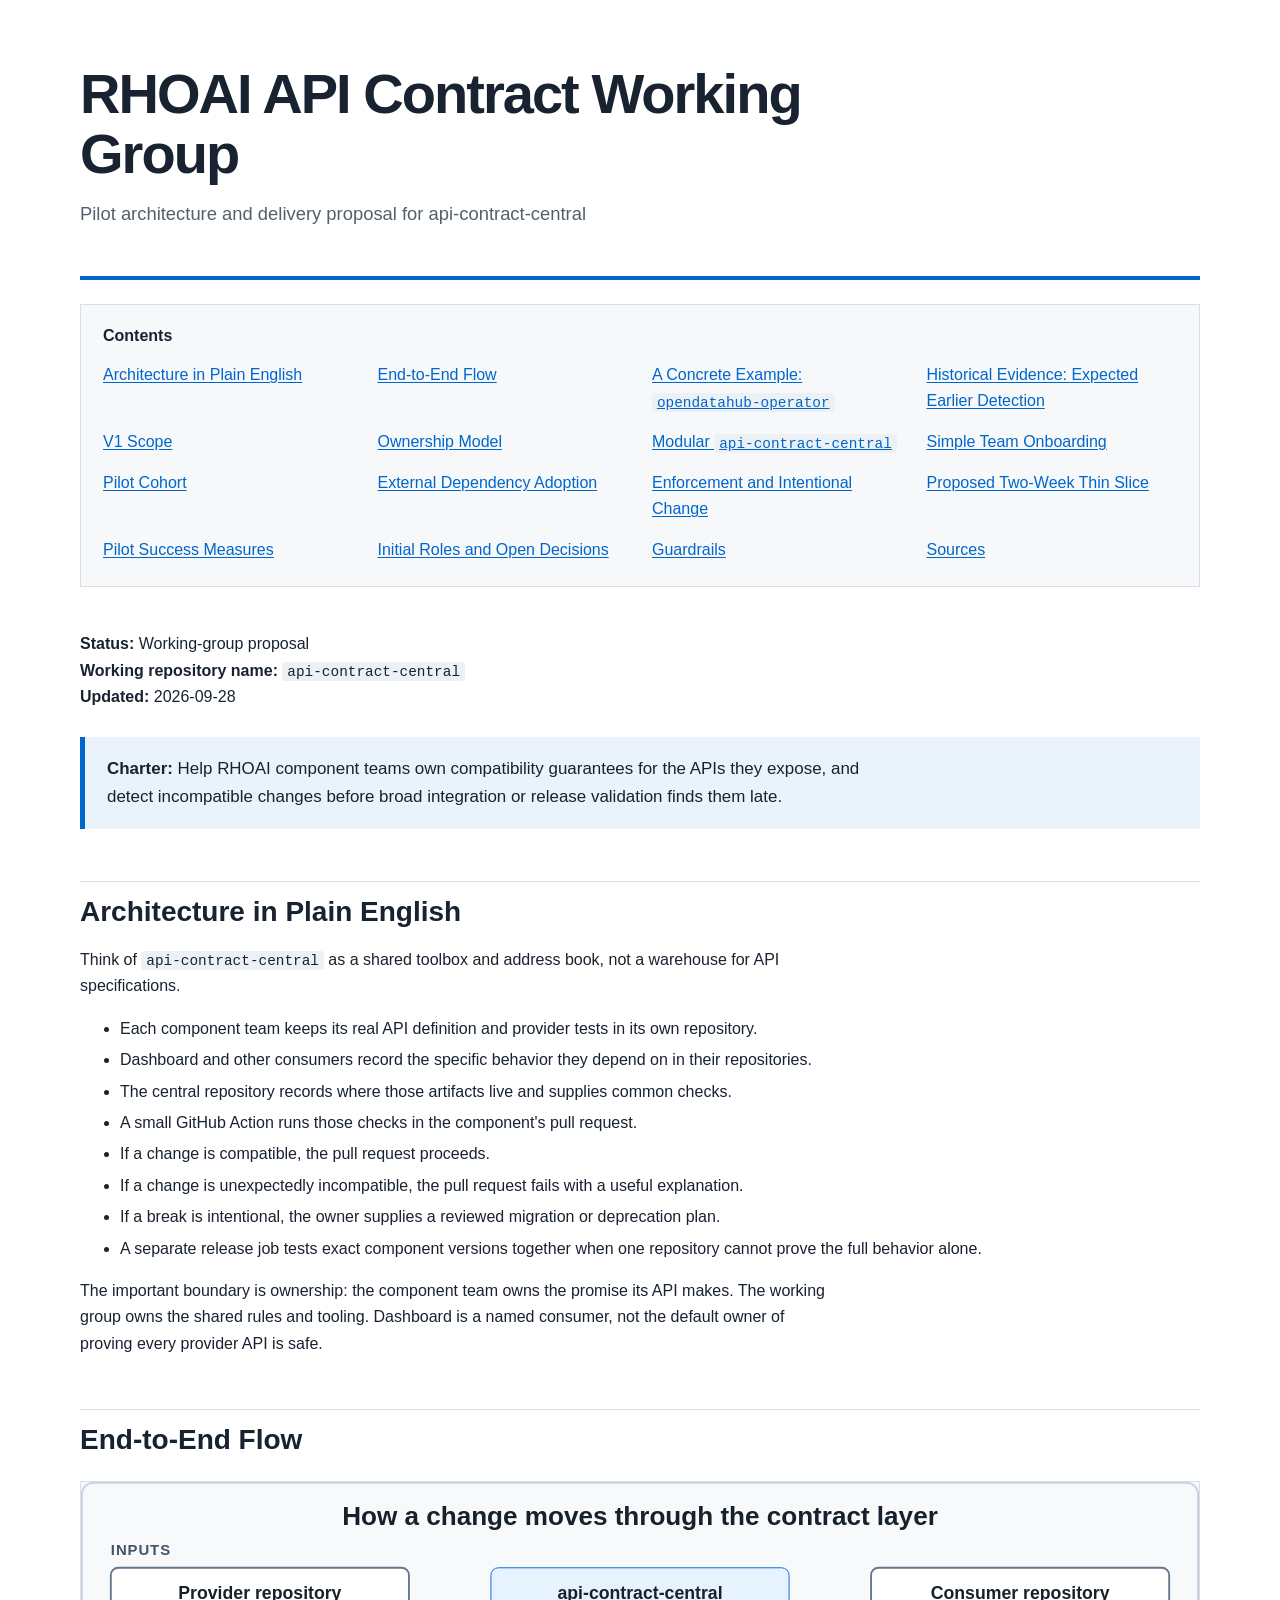
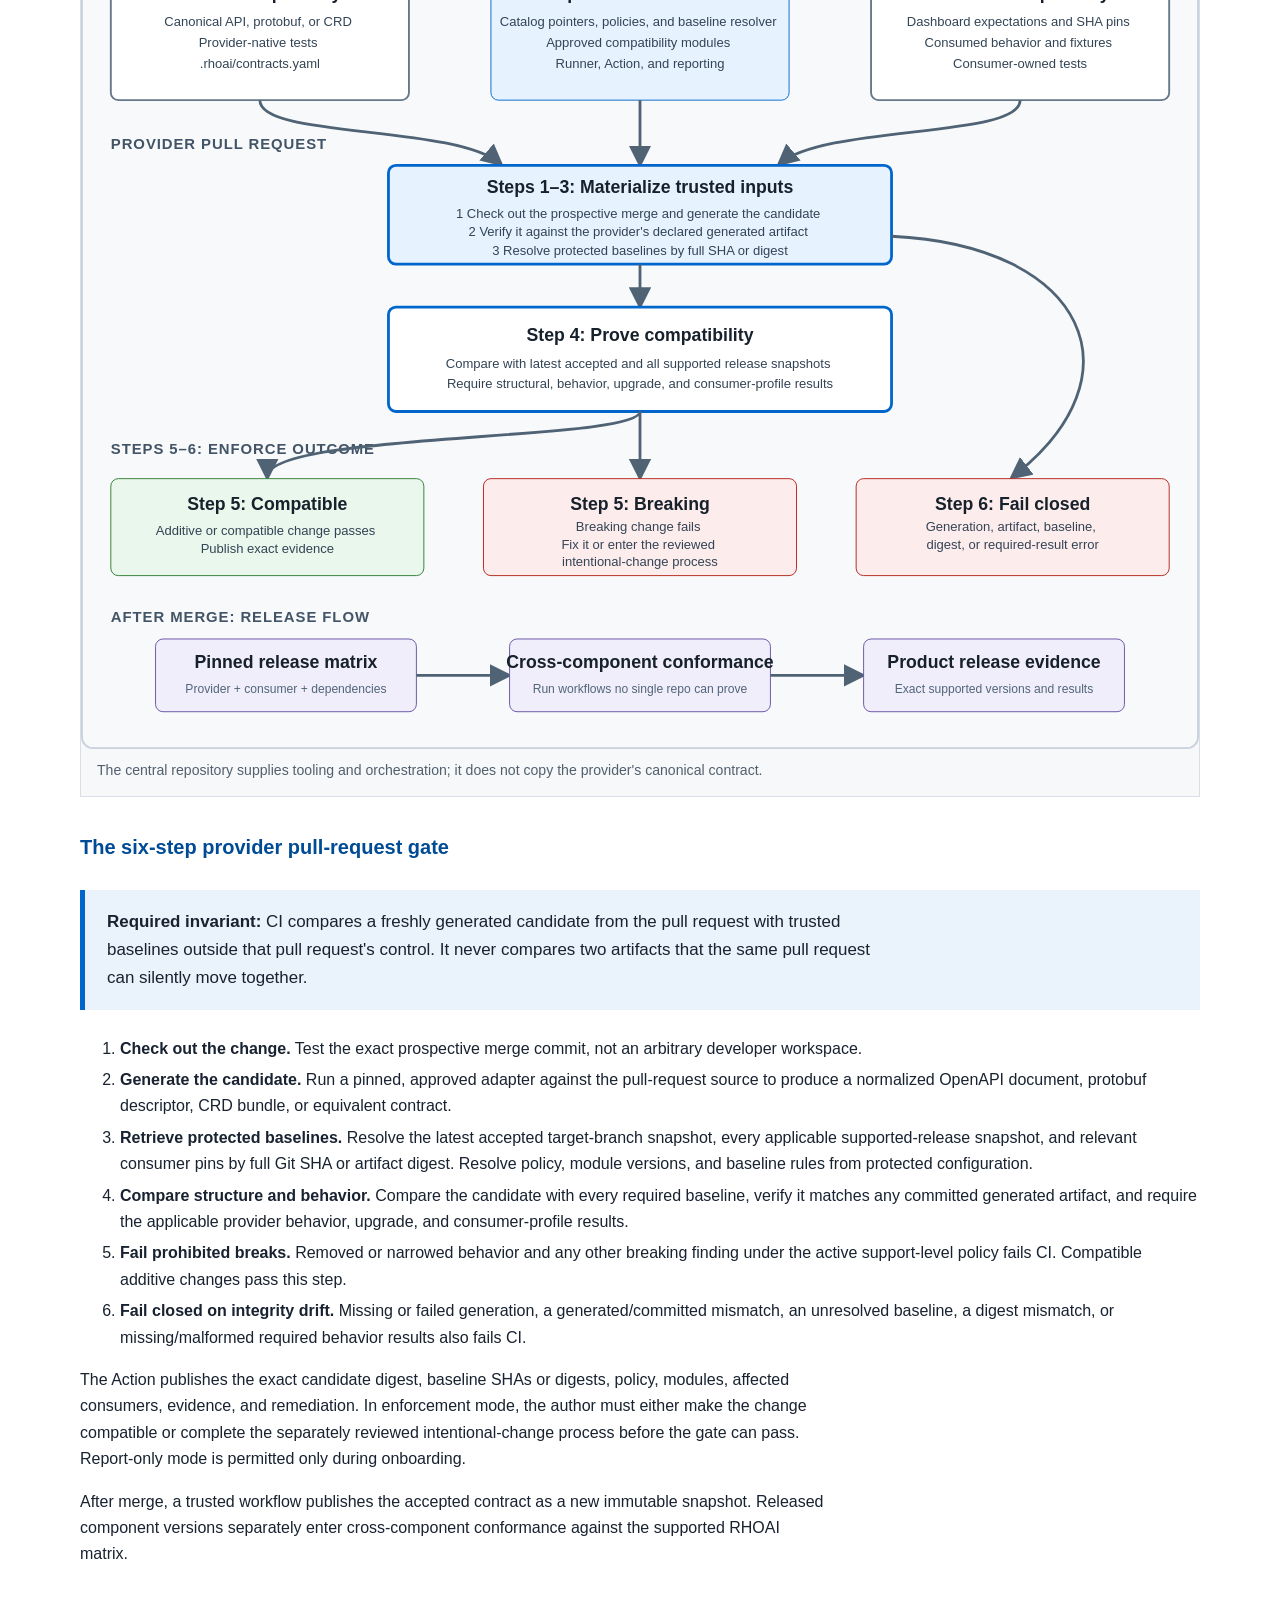
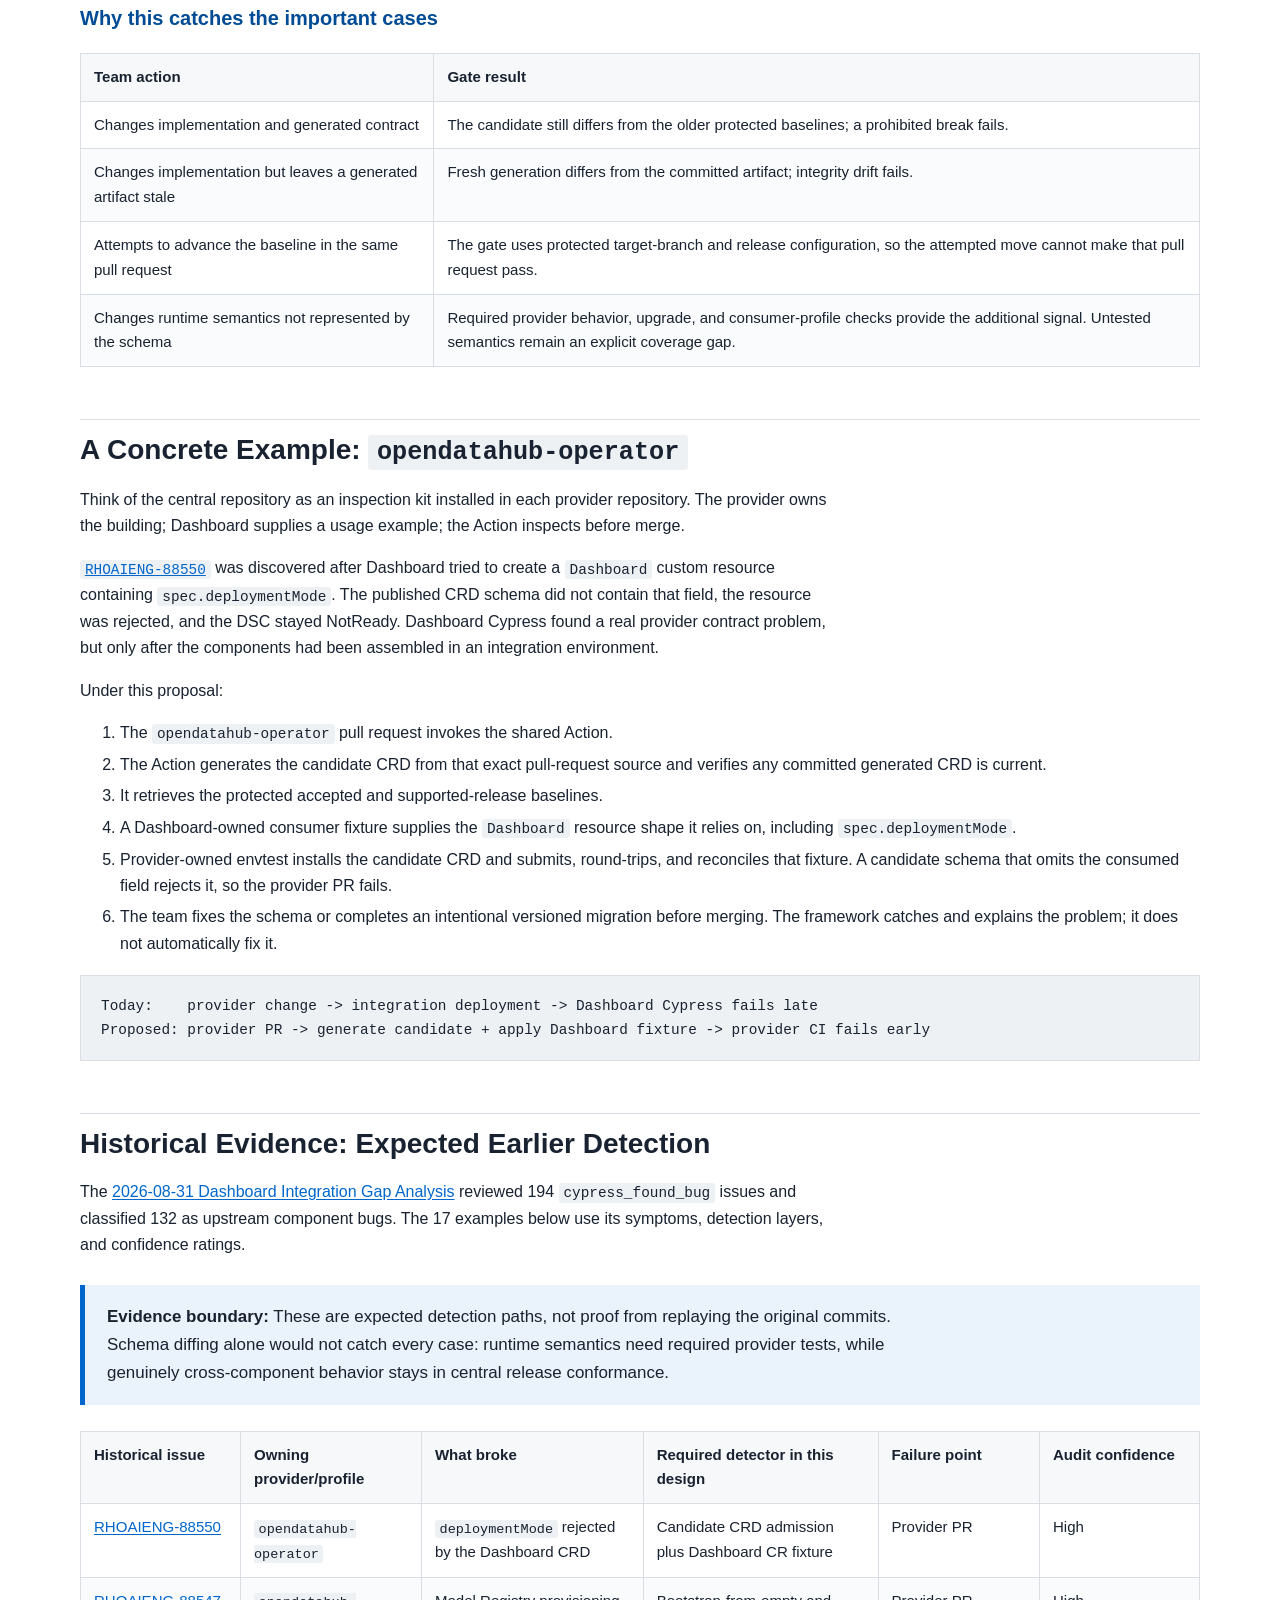
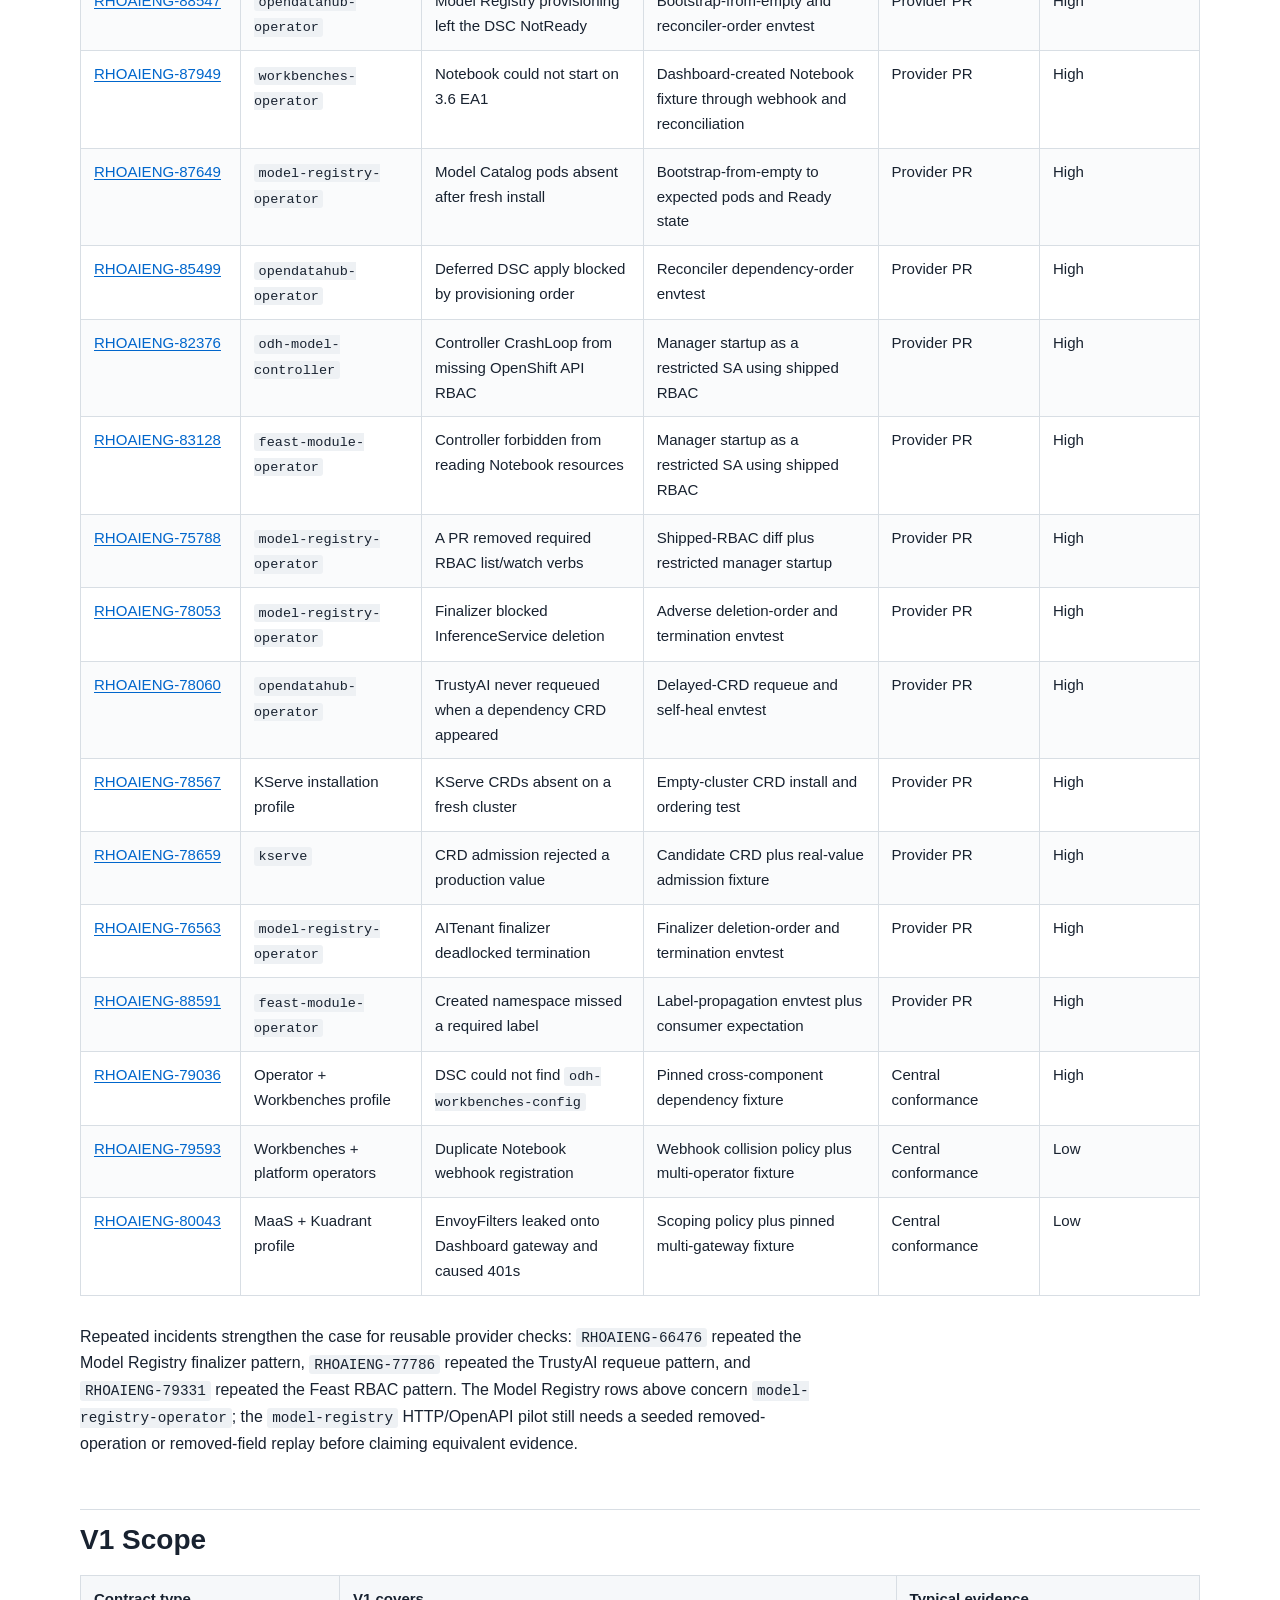
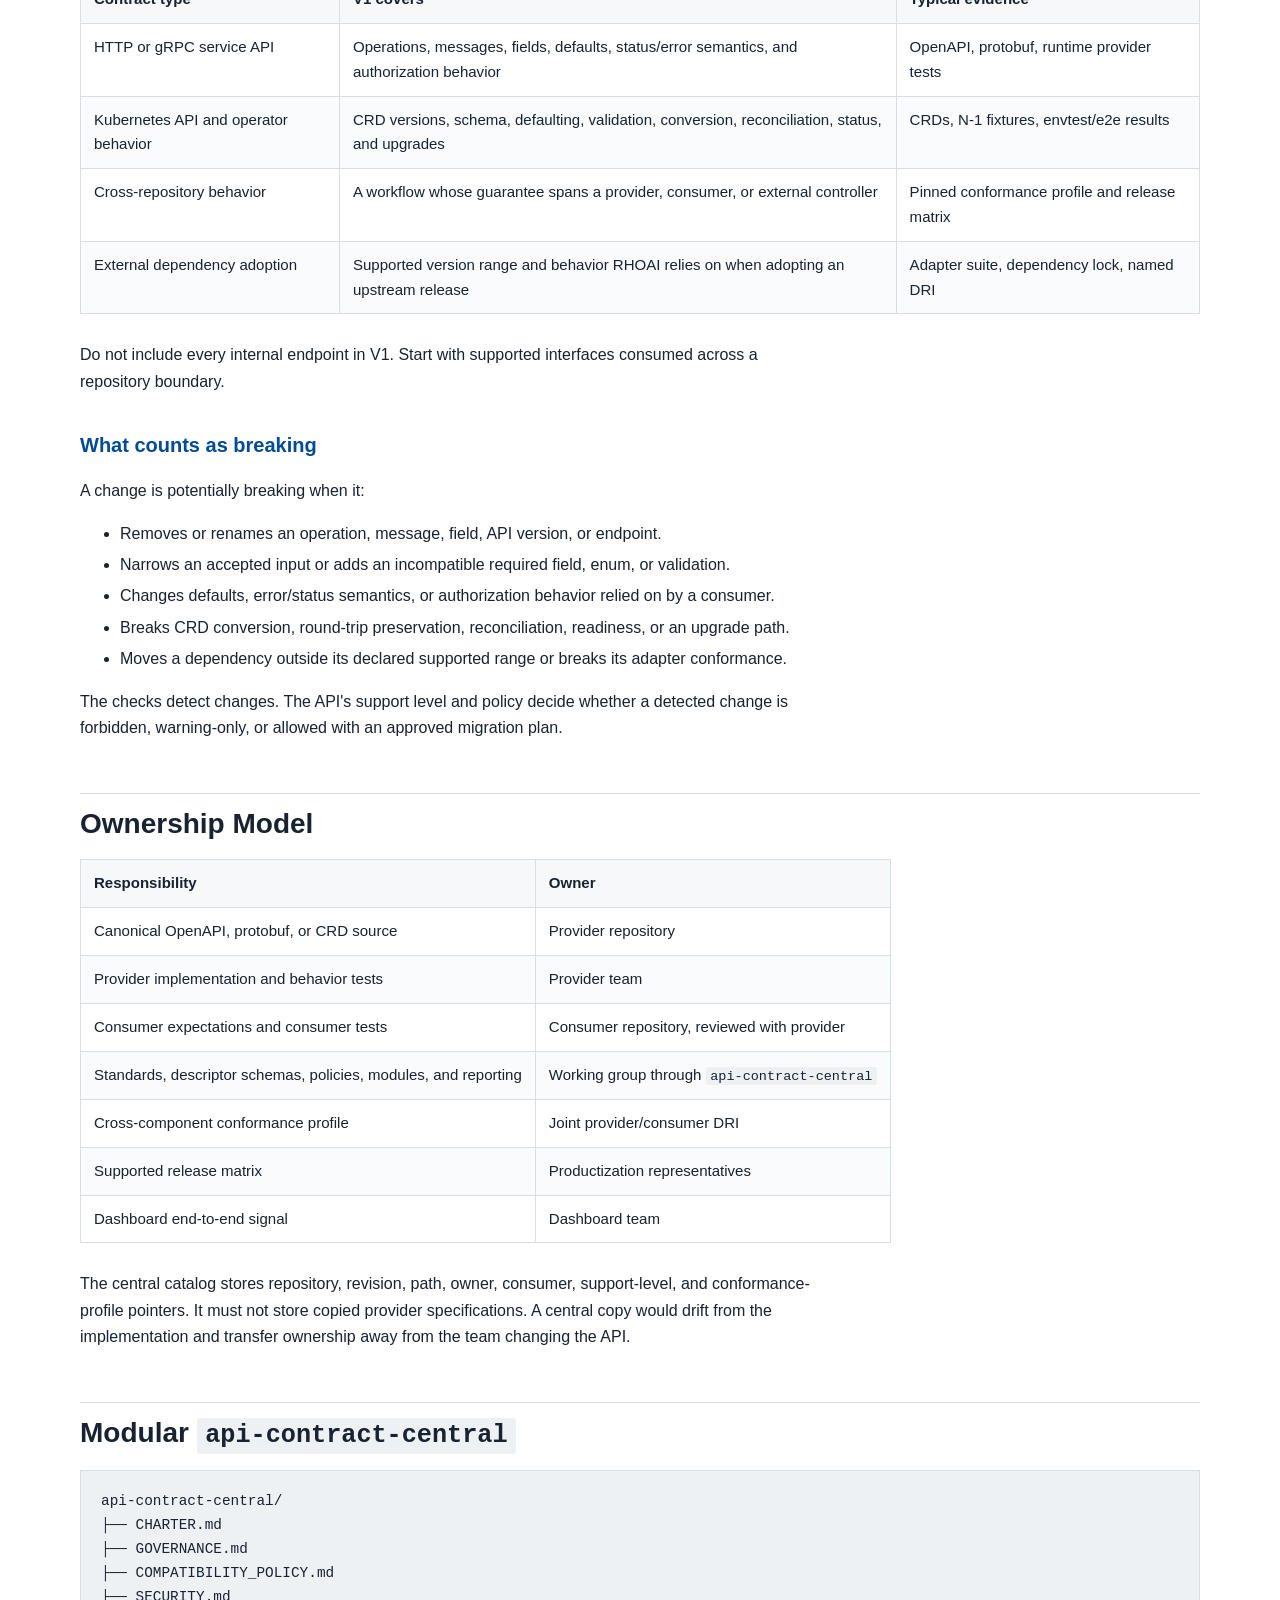
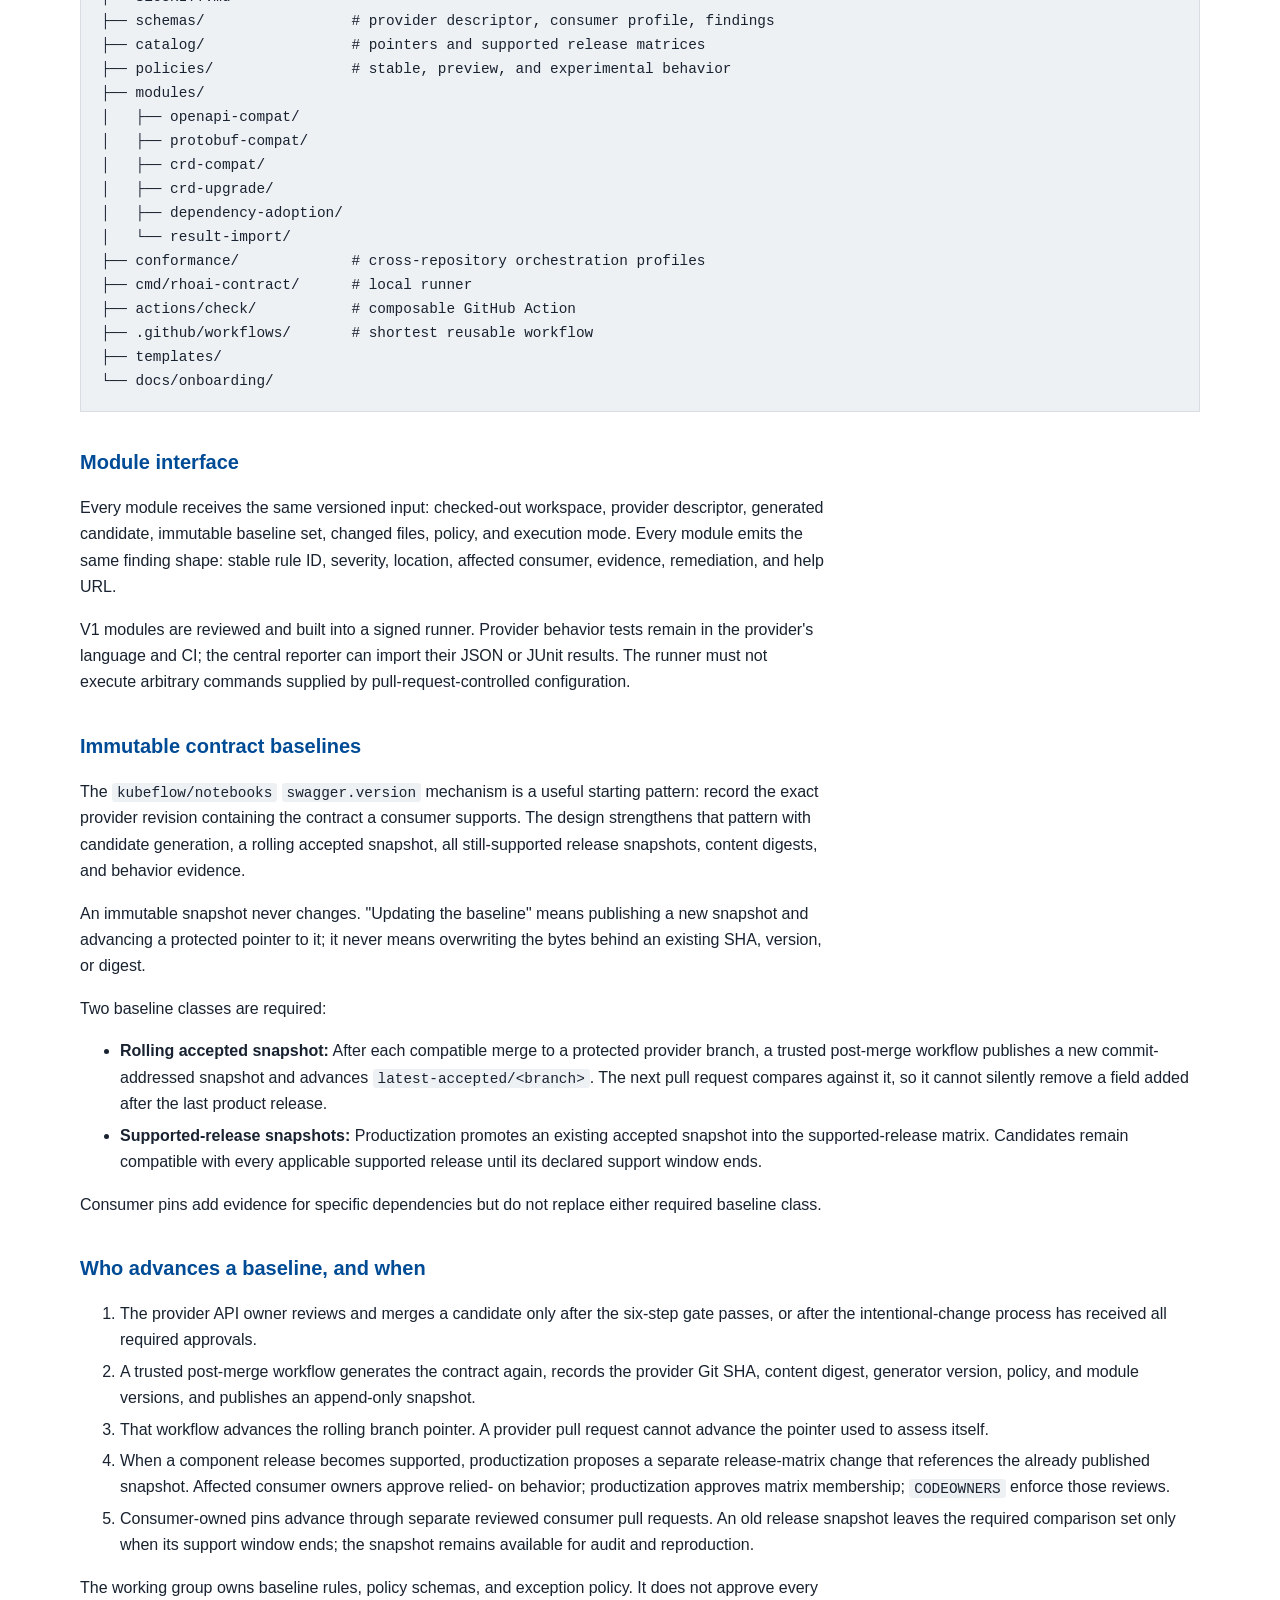
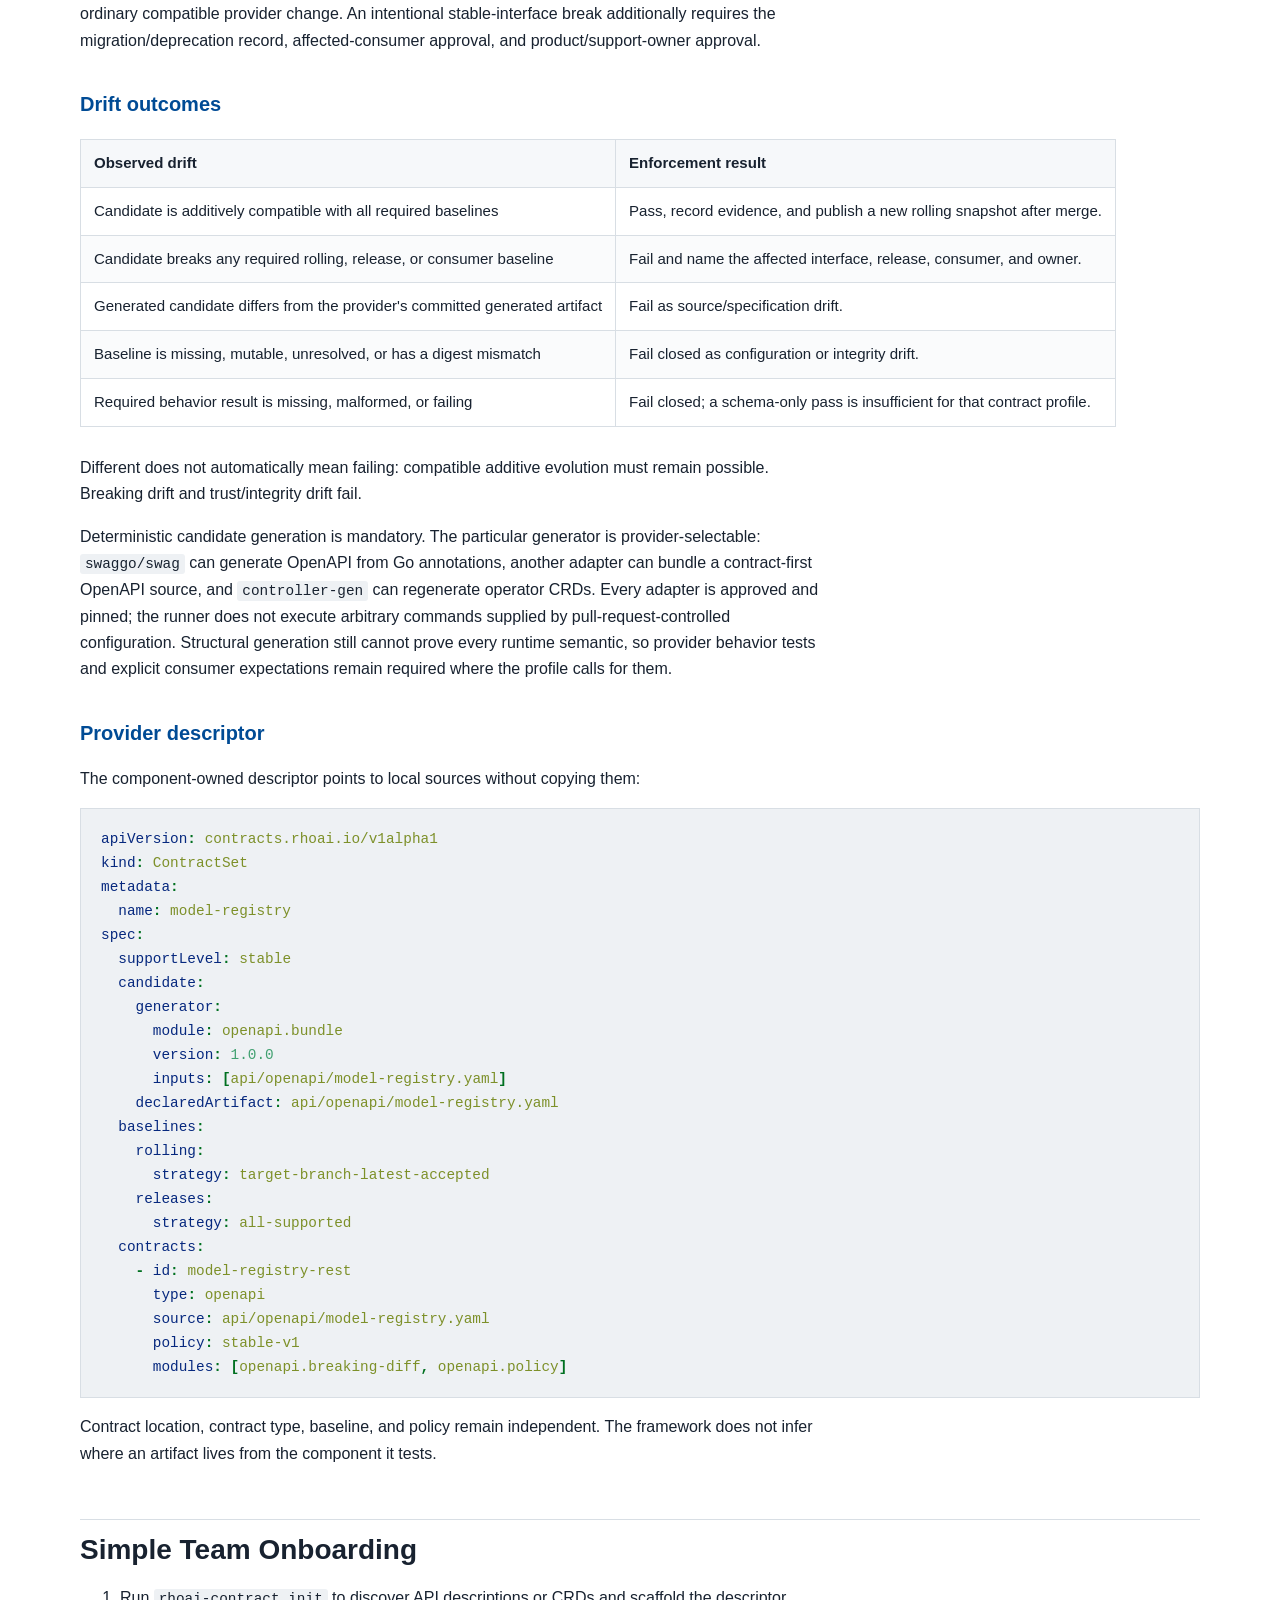
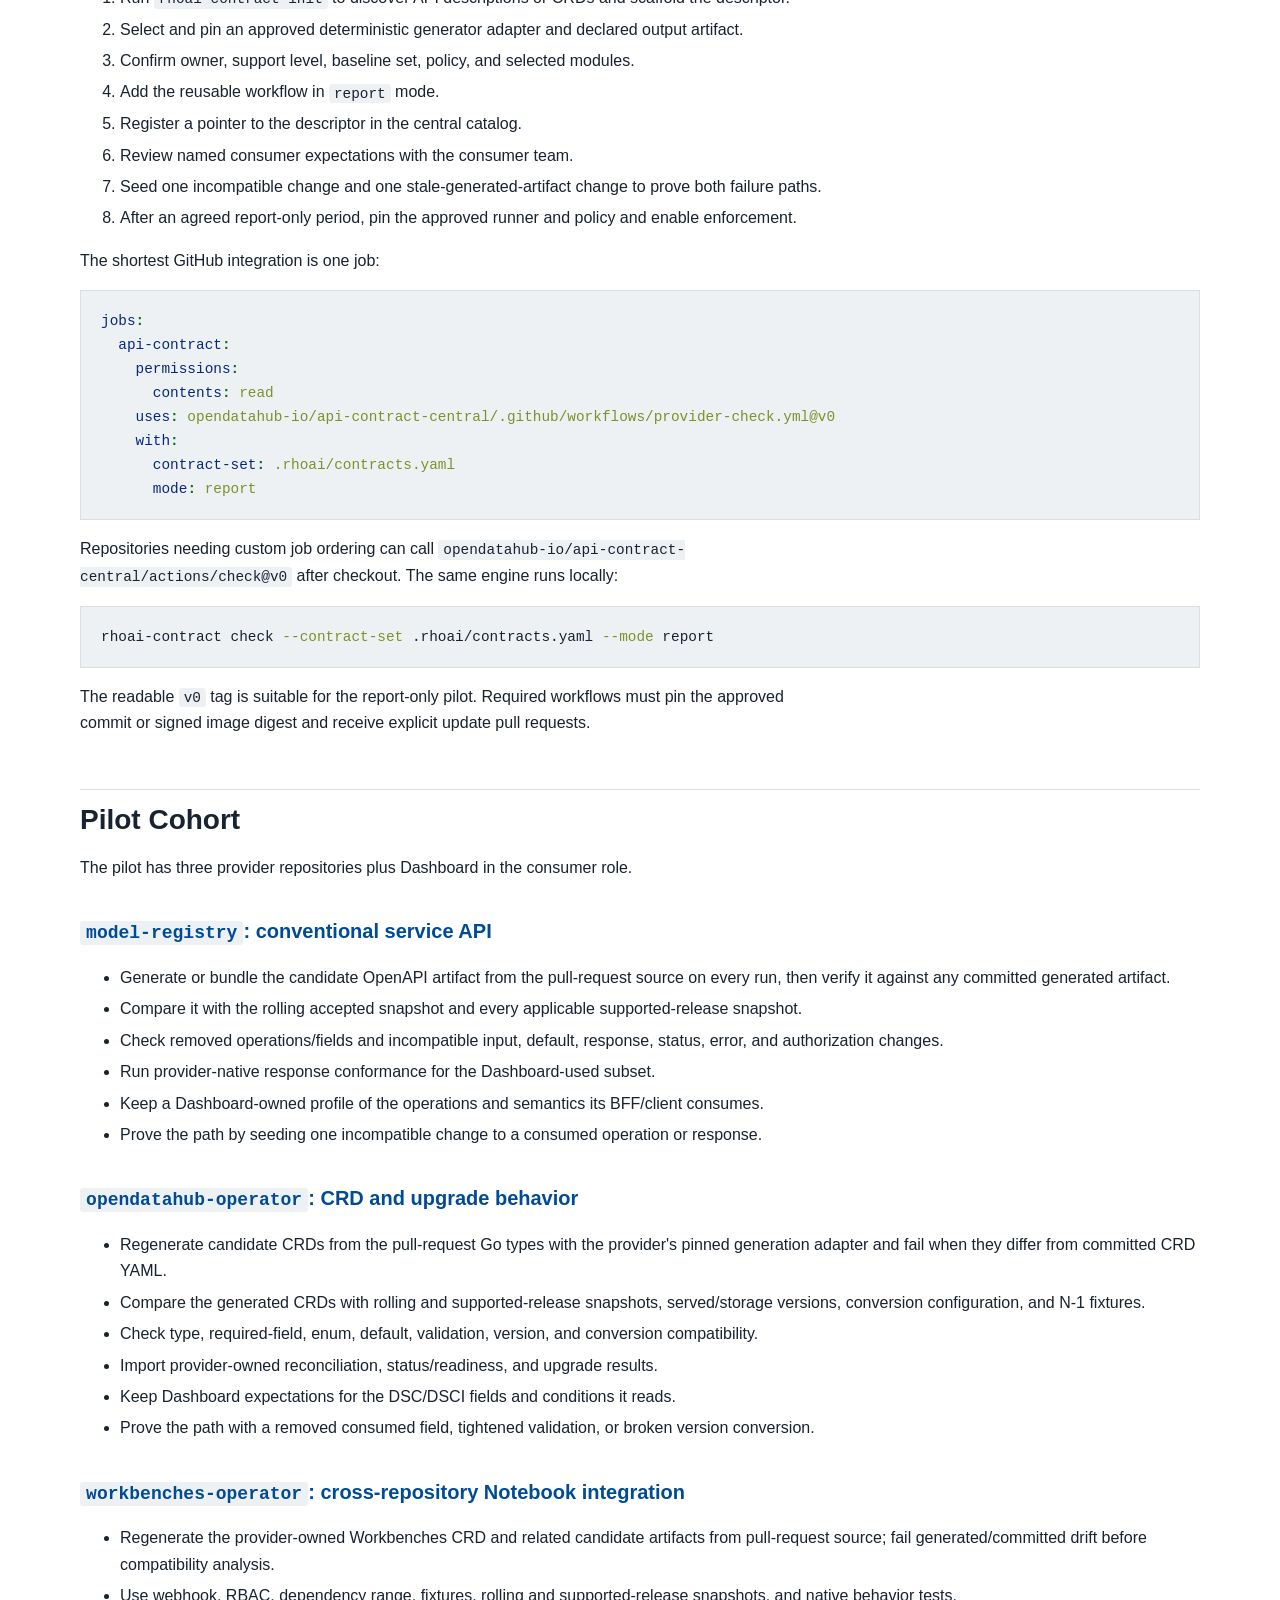
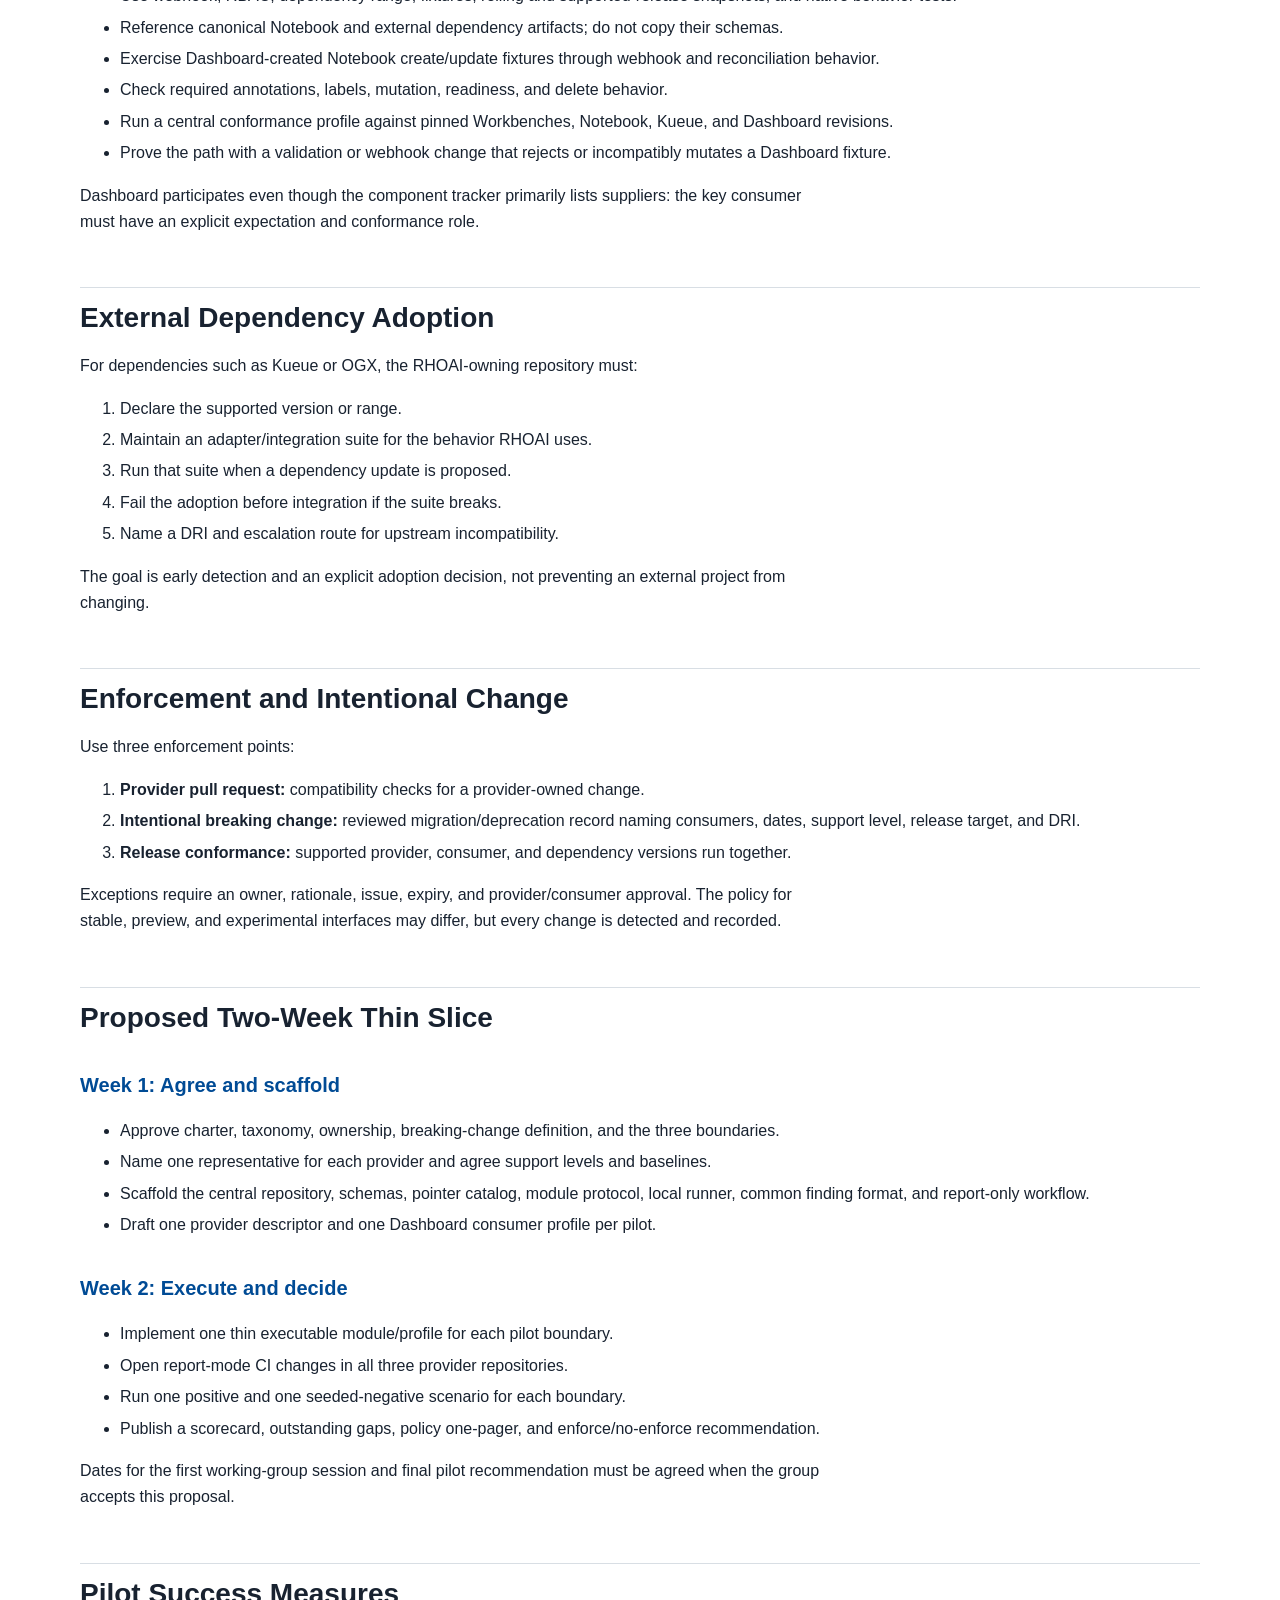
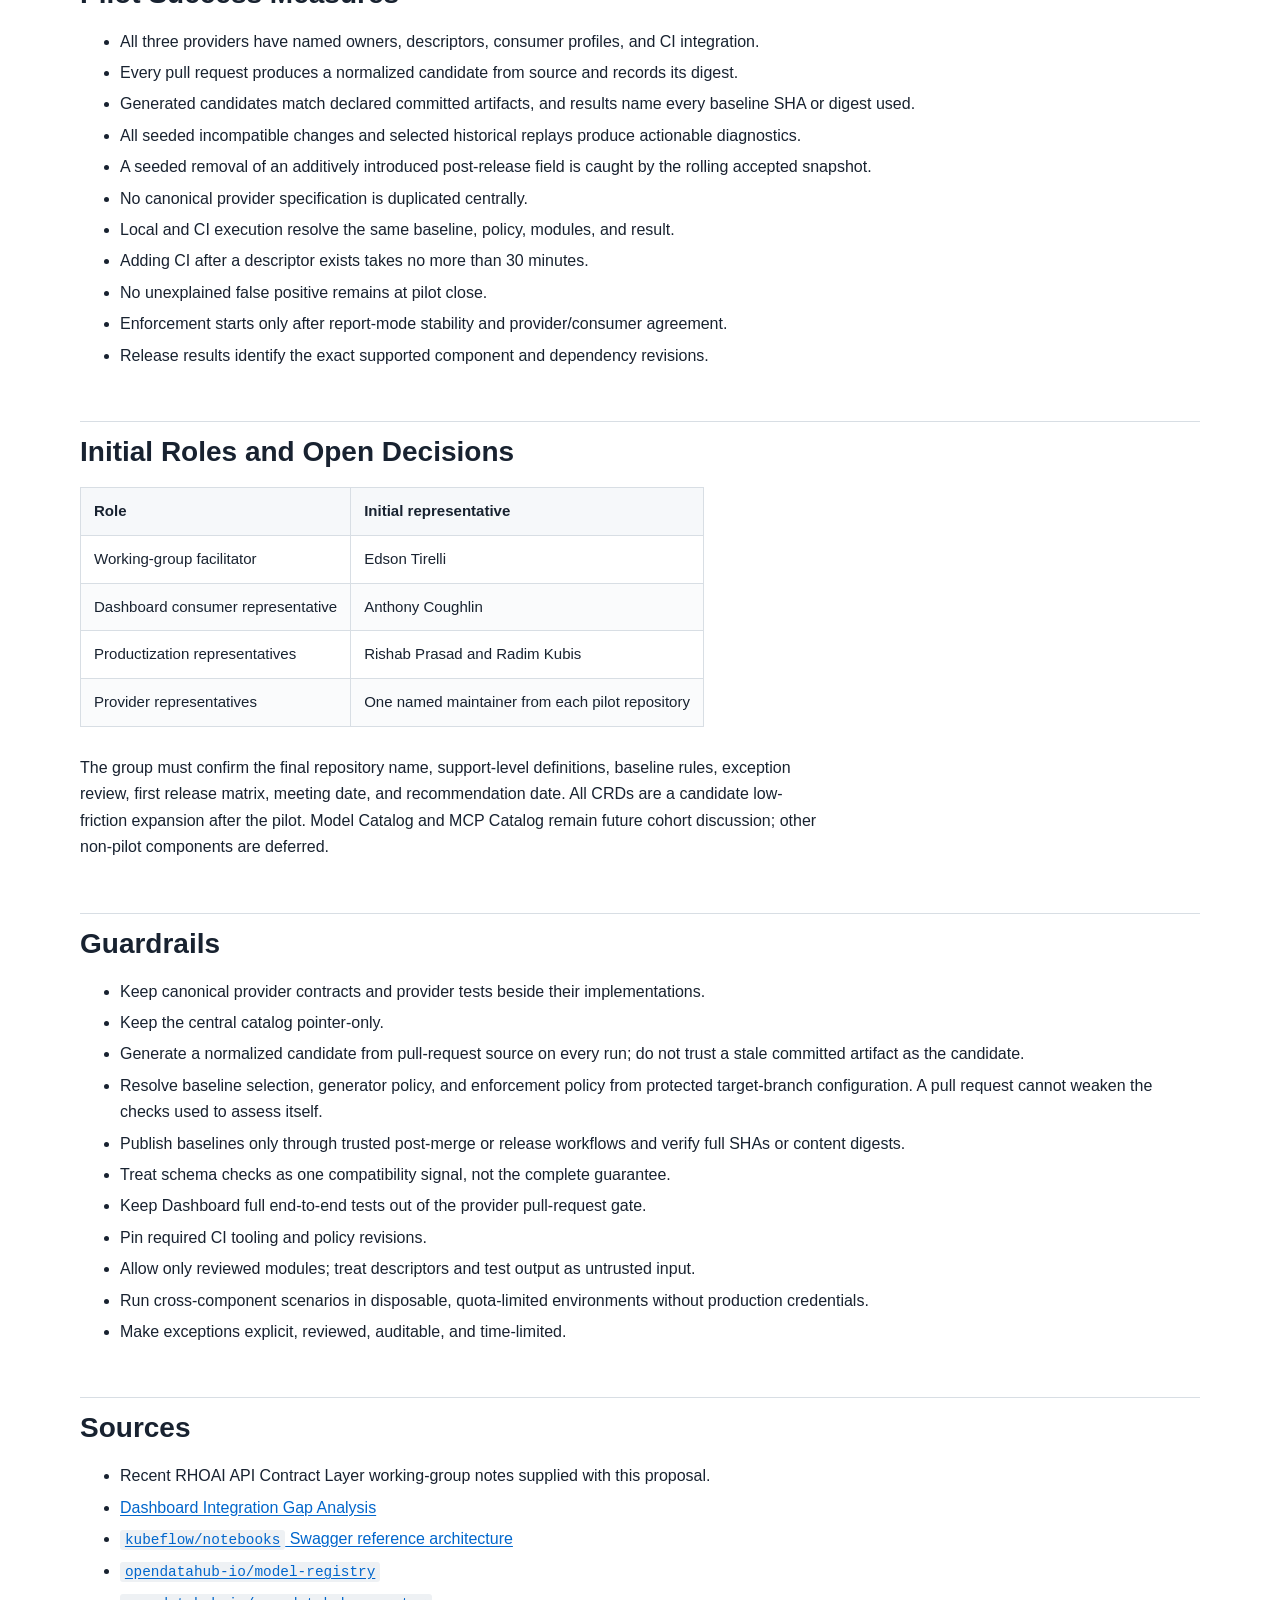
==== docs/architecture/rendered/index.html @ 2cc5f364 "Initialize API contract working group repository Signed-off-by: Edson Tirelli <etirelli@redhat.com>" ====
<!DOCTYPE html>
<html xmlns="http://www.w3.org/1999/xhtml">
<head>
  <meta charset="utf-8" />
  <meta name="generator" content="pandoc 3.10" />
  <meta name="viewport" content="width=device-width, initial-scale=1.0" />
  <meta name="description" content="RHOAI API Contract Working Group pilot architecture and delivery proposal" />
  <title>RHOAI API Contract Working Group</title>
  <style>

span.smallcaps{font-variant: small-caps;}
div.columns{display: flex; gap: 1.5em;}
div.column{flex: auto;}
@media screen {
div.columns{gap: min(4vw, 1.5em);}
div.column{overflow-x: auto;}
}
div.hanging-indent{margin-left: 1.5em; text-indent: -1.5em;}

ul.task-list[class]{list-style: none;}
ul.task-list li input[type="checkbox"] {
font-size: inherit;
width: 0.8em;
margin: 0 0.8em 0.2em -1.6em;
vertical-align: middle;
}
.display.math{display: block; text-align: center; margin: 0.5rem auto;}

html { -webkit-text-size-adjust: 100%; }
pre > code.sourceCode { white-space: pre; position: relative; }
pre > code.sourceCode > span { display: inline-block; line-height: 1.25; }
pre > code.sourceCode > span:empty { height: 1.2em; }
.sourceCode { overflow: visible; }
code.sourceCode > span { color: inherit; text-decoration: inherit; }
div.sourceCode { margin: 1em 0; }
pre.sourceCode { margin: 0; }
@media screen {
div.sourceCode { overflow: auto; }
}
@media print {
pre > code.sourceCode { white-space: pre-wrap; }
pre > code.sourceCode > span { text-indent: -5em; padding-left: 5em; }
}
pre.numberSource code
{ counter-reset: source-line 0; }
pre.numberSource code > span
{ position: relative; left: -4em; counter-increment: source-line; }
pre.numberSource code > span > a:first-child::before
{ content: counter(source-line);
position: relative; left: -1em; text-align: right; vertical-align: baseline;
border: none; display: inline-block;
-webkit-touch-callout: none; -webkit-user-select: none;
-khtml-user-select: none; -moz-user-select: none;
-ms-user-select: none; user-select: none;
padding: 0 4px; width: 4em;
color: #aaaaaa;
}
pre.numberSource { margin-left: 3em; border-left: 1px solid #aaaaaa; padding-left: 4px; }
div.sourceCode
{ }
@media screen {
pre > code.sourceCode > span > a:first-child::before { text-decoration: underline; }
}
code span.al { color: #ff0000; font-weight: bold; }
code span.an { color: #60a0b0; font-weight: bold; font-style: italic; }
code span.at { color: #7d9029; }
code span.bn { color: #40a070; }
code span.bu { color: #008000; }
code span.cf { color: #007020; font-weight: bold; }
code span.ch { color: #4070a0; }
code span.cn { color: #880000; }
code span.co { color: #60a0b0; font-style: italic; }
code span.cv { color: #60a0b0; font-weight: bold; font-style: italic; }
code span.do { color: #ba2121; font-style: italic; }
code span.dt { color: #902000; }
code span.dv { color: #40a070; }
code span.er { color: #ff0000; font-weight: bold; }
code span.ex { }
code span.fl { color: #40a070; }
code span.fu { color: #06287e; }
code span.im { color: #008000; font-weight: bold; }
code span.in { color: #60a0b0; font-weight: bold; font-style: italic; }
code span.kw { color: #007020; font-weight: bold; }
code span.op { color: #666666; }
code span.ot { color: #007020; }
code span.pp { color: #bc7a00; }
code span.sc { color: #4070a0; }
code span.ss { color: #bb6688; }
code span.st { color: #4070a0; }
code span.va { color: #19177c; }
code span.vs { color: #4070a0; }
code span.wa { color: #60a0b0; font-weight: bold; font-style: italic; }
</style>
  <style type="text/css">:root {
color-scheme: light dark;
--bg: #ffffff;
--surface: #f6f8fa;
--surface-strong: #eaf2fb;
--text: #182230;
--muted: #52606d;
--border: #d8dee4;
--accent: #0066cc;
--accent-strong: #004b95;
--good: #207227;
--warning: #8a5300;
--code-bg: #eef1f4;
}
@media (prefers-color-scheme: dark) {
:root {
--bg: #11161d;
--surface: #181f28;
--surface-strong: #152a3d;
--text: #e7edf3;
--muted: #aab6c3;
--border: #34404d;
--accent: #73b8ff;
--accent-strong: #a7d3ff;
--good: #7bd389;
--warning: #f2c26b;
--code-bg: #1b2530;
}
}
* { box-sizing: border-box; }
html { scroll-behavior: smooth; }
body {
margin: 0;
background: var(--bg);
color: var(--text);
font-family: Inter, ui-sans-serif, -apple-system, BlinkMacSystemFont, "Segoe UI", sans-serif;
font-size: 16px;
line-height: 1.65;
}
body > header,
body > nav,
body > main {
width: min(1120px, calc(100% - 40px));
margin-inline: auto;
}
body > header {
padding: 64px 0 28px;
border-bottom: 4px solid var(--accent);
}
header h1 {
max-width: 880px;
margin: 0;
font-size: clamp(2rem, 5vw, 3.5rem);
line-height: 1.08;
letter-spacing: -0.035em;
}
header .subtitle {
margin-top: 14px;
color: var(--muted);
font-size: 1.15rem;
}
#TOC {
margin-top: 24px;
padding: 18px 22px;
border: 1px solid var(--border);
background: var(--surface);
}
#TOC::before {
content: "Contents";
display: block;
margin-bottom: 8px;
font-weight: 700;
color: var(--text);
}
#TOC ul {
display: grid;
grid-template-columns: repeat(auto-fit, minmax(250px, 1fr));
gap: 4px 24px;
margin: 0;
padding: 0;
list-style: none;
}
main { padding: 28px 0 80px; }
.skip-link {
position: fixed;
top: 8px;
left: 8px;
z-index: 10;
padding: 8px 12px;
background: var(--bg);
border: 2px solid var(--accent);
transform: translateY(-160%);
}
.skip-link:focus { transform: translateY(0); }
h2 {
margin: 52px 0 18px;
padding-top: 12px;
border-top: 1px solid var(--border);
font-size: 1.75rem;
line-height: 1.25;
}
h3 {
margin: 34px 0 12px;
color: var(--accent-strong);
font-size: 1.25rem;
}
h4 { margin: 24px 0 8px; }
p { max-width: 84ch; }
a { color: var(--accent); text-underline-offset: 2px; }
blockquote {
margin: 26px 0;
padding: 18px 22px;
border-left: 5px solid var(--accent);
background: var(--surface-strong);
font-size: 1.06rem;
}
blockquote p { margin: 0; }
table {
display: block;
width: 100%;
margin: 18px 0 28px;
overflow-x: auto;
border-collapse: collapse;
font-size: 0.94rem;
}
th, td {
min-width: 160px;
padding: 11px 13px;
border: 1px solid var(--border);
vertical-align: top;
text-align: left;
}
th {
background: var(--surface);
font-weight: 700;
}
tr:nth-child(even) td { background: color-mix(in srgb, var(--surface) 55%, transparent); }
code, pre {
font-family: "SFMono-Regular", Consolas, "Liberation Mono", monospace;
}
code {
padding: 0.12em 0.34em;
border-radius: 3px;
background: var(--code-bg);
font-size: 0.9em;
}
pre {
margin: 18px 0 28px;
padding: 18px 20px;
overflow-x: auto;
border: 1px solid var(--border);
background: var(--code-bg);
line-height: 1.5;
}
pre code { padding: 0; background: transparent; }
li { margin: 5px 0; }
strong { color: var(--text); }
.architecture-diagram {
width: 100%;
margin: 24px 0 32px;
overflow-x: auto;
border: 1px solid var(--border);
background: var(--surface);
}
.architecture-diagram img {
display: block;
width: 100%;
min-width: 1080px;
height: auto;
}
.architecture-diagram figcaption {
min-width: 1080px;
padding: 10px 16px 14px;
color: var(--muted);
font-size: 0.88rem;
}
@media (max-width: 700px) {
body > header,
body > nav,
body > main { width: min(100% - 24px, 1120px); }
body > header { padding-top: 36px; }
#TOC ul { display: block; }
th, td { min-width: 210px; }
}
@media print {
:root { color-scheme: light; }
body { font-size: 11pt; }
body > header, body > nav, body > main { width: 100%; }
#TOC { break-after: page; }
h2, h3 { break-after: avoid; }
pre, blockquote, table { break-inside: avoid; }
a { color: inherit; text-decoration: none; }
.skip-link { display: none; }
.architecture-diagram img,
.architecture-diagram figcaption { min-width: 0; }
}
</style>
</head>
<body>
  <a class="skip-link" href="#main-content">Skip to content</a>
  <header id="title-block-header">
    <h1 class="title">RHOAI API Contract Working Group</h1>
    <p class="subtitle">Pilot architecture and delivery proposal for
api-contract-central</p>
  </header>
  <nav id="TOC" role="doc-toc" aria-label="Table of contents">
    <ul>
    <li><a href="#architecture-in-plain-english" id="toc-architecture-in-plain-english">Architecture in Plain
    English</a></li>
    <li><a href="#end-to-end-flow" id="toc-end-to-end-flow">End-to-End
    Flow</a></li>
    <li><a href="#a-concrete-example-opendatahub-operator" id="toc-a-concrete-example-opendatahub-operator">A Concrete Example:
    <code>opendatahub-operator</code></a></li>
    <li><a href="#historical-evidence-expected-earlier-detection" id="toc-historical-evidence-expected-earlier-detection">Historical
    Evidence: Expected Earlier Detection</a></li>
    <li><a href="#v1-scope" id="toc-v1-scope">V1 Scope</a></li>
    <li><a href="#ownership-model" id="toc-ownership-model">Ownership
    Model</a></li>
    <li><a href="#modular-api-contract-central" id="toc-modular-api-contract-central">Modular
    <code>api-contract-central</code></a></li>
    <li><a href="#simple-team-onboarding" id="toc-simple-team-onboarding">Simple Team Onboarding</a></li>
    <li><a href="#pilot-cohort" id="toc-pilot-cohort">Pilot
    Cohort</a></li>
    <li><a href="#external-dependency-adoption" id="toc-external-dependency-adoption">External Dependency
    Adoption</a></li>
    <li><a href="#enforcement-and-intentional-change" id="toc-enforcement-and-intentional-change">Enforcement and
    Intentional Change</a></li>
    <li><a href="#proposed-two-week-thin-slice" id="toc-proposed-two-week-thin-slice">Proposed Two-Week Thin
    Slice</a></li>
    <li><a href="#pilot-success-measures" id="toc-pilot-success-measures">Pilot Success Measures</a></li>
    <li><a href="#initial-roles-and-open-decisions" id="toc-initial-roles-and-open-decisions">Initial Roles and Open
    Decisions</a></li>
    <li><a href="#guardrails" id="toc-guardrails">Guardrails</a></li>
    <li><a href="#sources" id="toc-sources">Sources</a></li>
    </ul>
  </nav>
  <main id="main-content">
    <p><strong>Status:</strong> Working-group proposal<br />
    <strong>Working repository name:</strong>
    <code>api-contract-central</code><br />
    <strong>Updated:</strong> 2026-09-28</p>
    <blockquote>
    <p><strong>Charter:</strong> Help RHOAI component teams own
    compatibility guarantees for the APIs they expose, and detect
    incompatible changes before broad integration or release validation
    finds them late.</p>
    </blockquote>
    <h2 id="architecture-in-plain-english">Architecture in Plain
    English</h2>
    <p>Think of <code>api-contract-central</code> as a shared toolbox
    and address book, not a warehouse for API specifications.</p>
    <ul>
    <li>Each component team keeps its real API definition and provider
    tests in its own repository.</li>
    <li>Dashboard and other consumers record the specific behavior they
    depend on in their repositories.</li>
    <li>The central repository records where those artifacts live and
    supplies common checks.</li>
    <li>A small GitHub Action runs those checks in the component&#39;s pull
    request.</li>
    <li>If a change is compatible, the pull request proceeds.</li>
    <li>If a change is unexpectedly incompatible, the pull request fails
    with a useful explanation.</li>
    <li>If a break is intentional, the owner supplies a reviewed
    migration or deprecation plan.</li>
    <li>A separate release job tests exact component versions together
    when one repository cannot prove the full behavior alone.</li>
    </ul>
    <p>The important boundary is ownership: the component team owns the
    promise its API makes. The working group owns the shared rules and
    tooling. Dashboard is a named consumer, not the default owner of
    proving every provider API is safe.</p>
    <h2 id="end-to-end-flow">End-to-End Flow</h2>
    <figure class="architecture-diagram">
      <img role="img" aria-label="The provider pull-request gate checks out the change, generates and validates a candidate contract, retrieves protected baselines, compares structure and behavior, and then passes compatible changes or fails breaking and integrity drift. Released versions then enter supported-matrix conformance." src="[data-uri]" alt="The provider pull-request gate checks out the change, generates and validates a candidate contract, retrieves protected baselines, compares structure and behavior, and then passes compatible changes or fails breaking and integrity drift. Released versions then enter supported-matrix conformance." />
      <figcaption>The central repository supplies tooling and orchestration; it does not copy the provider&#39;s canonical contract.</figcaption>
    </figure>

    <h3 id="the-six-step-provider-pull-request-gate">The six-step
    provider pull-request gate</h3>
    <blockquote>
    <p><strong>Required invariant:</strong> CI compares a freshly
    generated candidate from the pull request with trusted baselines
    outside that pull request&#39;s control. It never compares two artifacts
    that the same pull request can silently move together.</p>
    </blockquote>
    <ol type="1">
    <li><strong>Check out the change.</strong> Test the exact
    prospective merge commit, not an arbitrary developer workspace.</li>
    <li><strong>Generate the candidate.</strong> Run a pinned, approved
    adapter against the pull-request source to produce a normalized
    OpenAPI document, protobuf descriptor, CRD bundle, or equivalent
    contract.</li>
    <li><strong>Retrieve protected baselines.</strong> Resolve the
    latest accepted target-branch snapshot, every applicable
    supported-release snapshot, and relevant consumer pins by full Git
    SHA or artifact digest. Resolve policy, module versions, and
    baseline rules from protected configuration.</li>
    <li><strong>Compare structure and behavior.</strong> Compare the
    candidate with every required baseline, verify it matches any
    committed generated artifact, and require the applicable provider
    behavior, upgrade, and consumer-profile results.</li>
    <li><strong>Fail prohibited breaks.</strong> Removed or narrowed
    behavior and any other breaking finding under the active
    support-level policy fails CI. Compatible additive changes pass this
    step.</li>
    <li><strong>Fail closed on integrity drift.</strong> Missing or
    failed generation, a generated/committed mismatch, an unresolved
    baseline, a digest mismatch, or missing/malformed required behavior
    results also fails CI.</li>
    </ol>
    <p>The Action publishes the exact candidate digest, baseline SHAs or
    digests, policy, modules, affected consumers, evidence, and
    remediation. In enforcement mode, the author must either make the
    change compatible or complete the separately reviewed
    intentional-change process before the gate can pass. Report-only
    mode is permitted only during onboarding.</p>
    <p>After merge, a trusted workflow publishes the accepted contract
    as a new immutable snapshot. Released component versions separately
    enter cross-component conformance against the supported RHOAI
    matrix.</p>
    <h3 id="why-this-catches-the-important-cases">Why this catches the
    important cases</h3>
    <table>
    <thead>
    <tr>
    <th>Team action</th>
    <th>Gate result</th>
    </tr>
    </thead>
    <tbody>
    <tr>
    <td>Changes implementation and generated contract</td>
    <td>The candidate still differs from the older protected baselines;
    a prohibited break fails.</td>
    </tr>
    <tr>
    <td>Changes implementation but leaves a generated artifact
    stale</td>
    <td>Fresh generation differs from the committed artifact; integrity
    drift fails.</td>
    </tr>
    <tr>
    <td>Attempts to advance the baseline in the same pull request</td>
    <td>The gate uses protected target-branch and release configuration,
    so the attempted move cannot make that pull request pass.</td>
    </tr>
    <tr>
    <td>Changes runtime semantics not represented by the schema</td>
    <td>Required provider behavior, upgrade, and consumer-profile checks
    provide the additional signal. Untested semantics remain an explicit
    coverage gap.</td>
    </tr>
    </tbody>
    </table>
    <h2 id="a-concrete-example-opendatahub-operator">A Concrete Example:
    <code>opendatahub-operator</code></h2>
    <p>Think of the central repository as an inspection kit installed in
    each provider repository. The provider owns the building; Dashboard
    supplies a usage example; the Action inspects before merge.</p>
    <p><a href="https://redhat.atlassian.net/browse/RHOAIENG-88550"><code>RHOAIENG-88550</code></a>
    was discovered after Dashboard tried to create a
    <code>Dashboard</code> custom resource containing
    <code>spec.deploymentMode</code>. The published CRD schema did not
    contain that field, the resource was rejected, and the DSC stayed
    NotReady. Dashboard Cypress found a real provider contract problem,
    but only after the components had been assembled in an integration
    environment.</p>
    <p>Under this proposal:</p>
    <ol type="1">
    <li>The <code>opendatahub-operator</code> pull request invokes the
    shared Action.</li>
    <li>The Action generates the candidate CRD from that exact
    pull-request source and verifies any committed generated CRD is
    current.</li>
    <li>It retrieves the protected accepted and supported-release
    baselines.</li>
    <li>A Dashboard-owned consumer fixture supplies the
    <code>Dashboard</code> resource shape it relies on, including
    <code>spec.deploymentMode</code>.</li>
    <li>Provider-owned envtest installs the candidate CRD and submits,
    round-trips, and reconciles that fixture. A candidate schema that
    omits the consumed field rejects it, so the provider PR fails.</li>
    <li>The team fixes the schema or completes an intentional versioned
    migration before merging. The framework catches and explains the
    problem; it does not automatically fix it.</li>
    </ol>
    <pre class="text"><code>Today:    provider change -&gt; integration deployment -&gt; Dashboard Cypress fails late
Proposed: provider PR -&gt; generate candidate + apply Dashboard fixture -&gt; provider CI fails early</code></pre>
    <h2 id="historical-evidence-expected-earlier-detection">Historical
    Evidence: Expected Earlier Detection</h2>
    <p>The <a href="../../research/dashboard-integration-gap-analysis.html">2026-08-31
    Dashboard Integration Gap Analysis</a> reviewed 194
    <code>cypress_found_bug</code> issues and classified 132 as upstream
    component bugs. The 17 examples below use its symptoms, detection
    layers, and confidence ratings.</p>
    <blockquote>
    <p><strong>Evidence boundary:</strong> These are expected detection
    paths, not proof from replaying the original commits. Schema diffing
    alone would not catch every case: runtime semantics need required
    provider tests, while genuinely cross-component behavior stays in
    central release conformance.</p>
    </blockquote>
    <table>
    <thead>
    <tr>
    <th>Historical issue</th>
    <th>Owning provider/profile</th>
    <th>What broke</th>
    <th>Required detector in this design</th>
    <th>Failure point</th>
    <th>Audit confidence</th>
    </tr>
    </thead>
    <tbody>
    <tr>
    <td><a href="https://redhat.atlassian.net/browse/RHOAIENG-88550">RHOAIENG-88550</a></td>
    <td><code>opendatahub-operator</code></td>
    <td><code>deploymentMode</code> rejected by the Dashboard CRD</td>
    <td>Candidate CRD admission plus Dashboard CR fixture</td>
    <td>Provider PR</td>
    <td>High</td>
    </tr>
    <tr>
    <td><a href="https://redhat.atlassian.net/browse/RHOAIENG-88547">RHOAIENG-88547</a></td>
    <td><code>opendatahub-operator</code></td>
    <td>Model Registry provisioning left the DSC NotReady</td>
    <td>Bootstrap-from-empty and reconciler-order envtest</td>
    <td>Provider PR</td>
    <td>High</td>
    </tr>
    <tr>
    <td><a href="https://redhat.atlassian.net/browse/RHOAIENG-87949">RHOAIENG-87949</a></td>
    <td><code>workbenches-operator</code></td>
    <td>Notebook could not start on 3.6 EA1</td>
    <td>Dashboard-created Notebook fixture through webhook and
    reconciliation</td>
    <td>Provider PR</td>
    <td>High</td>
    </tr>
    <tr>
    <td><a href="https://redhat.atlassian.net/browse/RHOAIENG-87649">RHOAIENG-87649</a></td>
    <td><code>model-registry-operator</code></td>
    <td>Model Catalog pods absent after fresh install</td>
    <td>Bootstrap-from-empty to expected pods and Ready state</td>
    <td>Provider PR</td>
    <td>High</td>
    </tr>
    <tr>
    <td><a href="https://redhat.atlassian.net/browse/RHOAIENG-85499">RHOAIENG-85499</a></td>
    <td><code>opendatahub-operator</code></td>
    <td>Deferred DSC apply blocked by provisioning order</td>
    <td>Reconciler dependency-order envtest</td>
    <td>Provider PR</td>
    <td>High</td>
    </tr>
    <tr>
    <td><a href="https://redhat.atlassian.net/browse/RHOAIENG-82376">RHOAIENG-82376</a></td>
    <td><code>odh-model-controller</code></td>
    <td>Controller CrashLoop from missing OpenShift API RBAC</td>
    <td>Manager startup as a restricted SA using shipped RBAC</td>
    <td>Provider PR</td>
    <td>High</td>
    </tr>
    <tr>
    <td><a href="https://redhat.atlassian.net/browse/RHOAIENG-83128">RHOAIENG-83128</a></td>
    <td><code>feast-module-operator</code></td>
    <td>Controller forbidden from reading Notebook resources</td>
    <td>Manager startup as a restricted SA using shipped RBAC</td>
    <td>Provider PR</td>
    <td>High</td>
    </tr>
    <tr>
    <td><a href="https://redhat.atlassian.net/browse/RHOAIENG-75788">RHOAIENG-75788</a></td>
    <td><code>model-registry-operator</code></td>
    <td>A PR removed required RBAC list/watch verbs</td>
    <td>Shipped-RBAC diff plus restricted manager startup</td>
    <td>Provider PR</td>
    <td>High</td>
    </tr>
    <tr>
    <td><a href="https://redhat.atlassian.net/browse/RHOAIENG-78053">RHOAIENG-78053</a></td>
    <td><code>model-registry-operator</code></td>
    <td>Finalizer blocked InferenceService deletion</td>
    <td>Adverse deletion-order and termination envtest</td>
    <td>Provider PR</td>
    <td>High</td>
    </tr>
    <tr>
    <td><a href="https://redhat.atlassian.net/browse/RHOAIENG-78060">RHOAIENG-78060</a></td>
    <td><code>opendatahub-operator</code></td>
    <td>TrustyAI never requeued when a dependency CRD appeared</td>
    <td>Delayed-CRD requeue and self-heal envtest</td>
    <td>Provider PR</td>
    <td>High</td>
    </tr>
    <tr>
    <td><a href="https://redhat.atlassian.net/browse/RHOAIENG-78567">RHOAIENG-78567</a></td>
    <td>KServe installation profile</td>
    <td>KServe CRDs absent on a fresh cluster</td>
    <td>Empty-cluster CRD install and ordering test</td>
    <td>Provider PR</td>
    <td>High</td>
    </tr>
    <tr>
    <td><a href="https://redhat.atlassian.net/browse/RHOAIENG-78659">RHOAIENG-78659</a></td>
    <td><code>kserve</code></td>
    <td>CRD admission rejected a production value</td>
    <td>Candidate CRD plus real-value admission fixture</td>
    <td>Provider PR</td>
    <td>High</td>
    </tr>
    <tr>
    <td><a href="https://redhat.atlassian.net/browse/RHOAIENG-76563">RHOAIENG-76563</a></td>
    <td><code>model-registry-operator</code></td>
    <td>AITenant finalizer deadlocked termination</td>
    <td>Finalizer deletion-order and termination envtest</td>
    <td>Provider PR</td>
    <td>High</td>
    </tr>
    <tr>
    <td><a href="https://redhat.atlassian.net/browse/RHOAIENG-88591">RHOAIENG-88591</a></td>
    <td><code>feast-module-operator</code></td>
    <td>Created namespace missed a required label</td>
    <td>Label-propagation envtest plus consumer expectation</td>
    <td>Provider PR</td>
    <td>High</td>
    </tr>
    <tr>
    <td><a href="https://redhat.atlassian.net/browse/RHOAIENG-79036">RHOAIENG-79036</a></td>
    <td>Operator + Workbenches profile</td>
    <td>DSC could not find <code>odh-workbenches-config</code></td>
    <td>Pinned cross-component dependency fixture</td>
    <td>Central conformance</td>
    <td>High</td>
    </tr>
    <tr>
    <td><a href="https://redhat.atlassian.net/browse/RHOAIENG-79593">RHOAIENG-79593</a></td>
    <td>Workbenches + platform operators</td>
    <td>Duplicate Notebook webhook registration</td>
    <td>Webhook collision policy plus multi-operator fixture</td>
    <td>Central conformance</td>
    <td>Low</td>
    </tr>
    <tr>
    <td><a href="https://redhat.atlassian.net/browse/RHOAIENG-80043">RHOAIENG-80043</a></td>
    <td>MaaS + Kuadrant profile</td>
    <td>EnvoyFilters leaked onto Dashboard gateway and caused 401s</td>
    <td>Scoping policy plus pinned multi-gateway fixture</td>
    <td>Central conformance</td>
    <td>Low</td>
    </tr>
    </tbody>
    </table>
    <p>Repeated incidents strengthen the case for reusable provider
    checks: <code>RHOAIENG-66476</code> repeated the Model Registry
    finalizer pattern, <code>RHOAIENG-77786</code> repeated the TrustyAI
    requeue pattern, and <code>RHOAIENG-79331</code> repeated the Feast
    RBAC pattern. The Model Registry rows above concern
    <code>model-registry-operator</code>; the
    <code>model-registry</code> HTTP/OpenAPI pilot still needs a seeded
    removed- operation or removed-field replay before claiming
    equivalent evidence.</p>
    <h2 id="v1-scope">V1 Scope</h2>
    <table>
    <thead>
    <tr>
    <th>Contract type</th>
    <th>V1 covers</th>
    <th>Typical evidence</th>
    </tr>
    </thead>
    <tbody>
    <tr>
    <td>HTTP or gRPC service API</td>
    <td>Operations, messages, fields, defaults, status/error semantics,
    and authorization behavior</td>
    <td>OpenAPI, protobuf, runtime provider tests</td>
    </tr>
    <tr>
    <td>Kubernetes API and operator behavior</td>
    <td>CRD versions, schema, defaulting, validation, conversion,
    reconciliation, status, and upgrades</td>
    <td>CRDs, N-1 fixtures, envtest/e2e results</td>
    </tr>
    <tr>
    <td>Cross-repository behavior</td>
    <td>A workflow whose guarantee spans a provider, consumer, or
    external controller</td>
    <td>Pinned conformance profile and release matrix</td>
    </tr>
    <tr>
    <td>External dependency adoption</td>
    <td>Supported version range and behavior RHOAI relies on when
    adopting an upstream release</td>
    <td>Adapter suite, dependency lock, named DRI</td>
    </tr>
    </tbody>
    </table>
    <p>Do not include every internal endpoint in V1. Start with
    supported interfaces consumed across a repository boundary.</p>
    <h3 id="what-counts-as-breaking">What counts as breaking</h3>
    <p>A change is potentially breaking when it:</p>
    <ul>
    <li>Removes or renames an operation, message, field, API version, or
    endpoint.</li>
    <li>Narrows an accepted input or adds an incompatible required
    field, enum, or validation.</li>
    <li>Changes defaults, error/status semantics, or authorization
    behavior relied on by a consumer.</li>
    <li>Breaks CRD conversion, round-trip preservation, reconciliation,
    readiness, or an upgrade path.</li>
    <li>Moves a dependency outside its declared supported range or
    breaks its adapter conformance.</li>
    </ul>
    <p>The checks detect changes. The API&#39;s support level and policy
    decide whether a detected change is forbidden, warning-only, or
    allowed with an approved migration plan.</p>
    <h2 id="ownership-model">Ownership Model</h2>
    <table>
    <thead>
    <tr>
    <th>Responsibility</th>
    <th>Owner</th>
    </tr>
    </thead>
    <tbody>
    <tr>
    <td>Canonical OpenAPI, protobuf, or CRD source</td>
    <td>Provider repository</td>
    </tr>
    <tr>
    <td>Provider implementation and behavior tests</td>
    <td>Provider team</td>
    </tr>
    <tr>
    <td>Consumer expectations and consumer tests</td>
    <td>Consumer repository, reviewed with provider</td>
    </tr>
    <tr>
    <td>Standards, descriptor schemas, policies, modules, and
    reporting</td>
    <td>Working group through <code>api-contract-central</code></td>
    </tr>
    <tr>
    <td>Cross-component conformance profile</td>
    <td>Joint provider/consumer DRI</td>
    </tr>
    <tr>
    <td>Supported release matrix</td>
    <td>Productization representatives</td>
    </tr>
    <tr>
    <td>Dashboard end-to-end signal</td>
    <td>Dashboard team</td>
    </tr>
    </tbody>
    </table>
    <p>The central catalog stores repository, revision, path, owner,
    consumer, support-level, and conformance-profile pointers. It must
    not store copied provider specifications. A central copy would drift
    from the implementation and transfer ownership away from the team
    changing the API.</p>
    <h2 id="modular-api-contract-central">Modular
    <code>api-contract-central</code></h2>
    <pre class="text"><code>api-contract-central/
├── CHARTER.md
├── GOVERNANCE.md
├── COMPATIBILITY_POLICY.md
├── SECURITY.md
├── schemas/                 # provider descriptor, consumer profile, findings
├── catalog/                 # pointers and supported release matrices
├── policies/                # stable, preview, and experimental behavior
├── modules/
│   ├── openapi-compat/
│   ├── protobuf-compat/
│   ├── crd-compat/
│   ├── crd-upgrade/
│   ├── dependency-adoption/
│   └── result-import/
├── conformance/             # cross-repository orchestration profiles
├── cmd/rhoai-contract/      # local runner
├── actions/check/           # composable GitHub Action
├── .github/workflows/       # shortest reusable workflow
├── templates/
└── docs/onboarding/</code></pre>
    <h3 id="module-interface">Module interface</h3>
    <p>Every module receives the same versioned input: checked-out
    workspace, provider descriptor, generated candidate, immutable
    baseline set, changed files, policy, and execution mode. Every
    module emits the same finding shape: stable rule ID, severity,
    location, affected consumer, evidence, remediation, and help
    URL.</p>
    <p>V1 modules are reviewed and built into a signed runner. Provider
    behavior tests remain in the provider&#39;s language and CI; the central
    reporter can import their JSON or JUnit results. The runner must not
    execute arbitrary commands supplied by pull-request-controlled
    configuration.</p>
    <h3 id="immutable-contract-baselines">Immutable contract
    baselines</h3>
    <p>The <code>kubeflow/notebooks</code> <code>swagger.version</code>
    mechanism is a useful starting pattern: record the exact provider
    revision containing the contract a consumer supports. The design
    strengthens that pattern with candidate generation, a rolling
    accepted snapshot, all still-supported release snapshots, content
    digests, and behavior evidence.</p>
    <p>An immutable snapshot never changes. &quot;Updating the baseline&quot;
    means publishing a new snapshot and advancing a protected pointer to
    it; it never means overwriting the bytes behind an existing SHA,
    version, or digest.</p>
    <p>Two baseline classes are required:</p>
    <ul>
    <li><strong>Rolling accepted snapshot:</strong> After each
    compatible merge to a protected provider branch, a trusted
    post-merge workflow publishes a new commit-addressed snapshot and
    advances <code>latest-accepted/&lt;branch&gt;</code>. The next pull
    request compares against it, so it cannot silently remove a field
    added after the last product release.</li>
    <li><strong>Supported-release snapshots:</strong> Productization
    promotes an existing accepted snapshot into the supported-release
    matrix. Candidates remain compatible with every applicable supported
    release until its declared support window ends.</li>
    </ul>
    <p>Consumer pins add evidence for specific dependencies but do not
    replace either required baseline class.</p>
    <h3 id="who-advances-a-baseline-and-when">Who advances a baseline,
    and when</h3>
    <ol type="1">
    <li>The provider API owner reviews and merges a candidate only after
    the six-step gate passes, or after the intentional-change process
    has received all required approvals.</li>
    <li>A trusted post-merge workflow generates the contract again,
    records the provider Git SHA, content digest, generator version,
    policy, and module versions, and publishes an append-only
    snapshot.</li>
    <li>That workflow advances the rolling branch pointer. A provider
    pull request cannot advance the pointer used to assess itself.</li>
    <li>When a component release becomes supported, productization
    proposes a separate release-matrix change that references the
    already published snapshot. Affected consumer owners approve relied-
    on behavior; productization approves matrix membership;
    <code>CODEOWNERS</code> enforce those reviews.</li>
    <li>Consumer-owned pins advance through separate reviewed consumer
    pull requests. An old release snapshot leaves the required
    comparison set only when its support window ends; the snapshot
    remains available for audit and reproduction.</li>
    </ol>
    <p>The working group owns baseline rules, policy schemas, and
    exception policy. It does not approve every ordinary compatible
    provider change. An intentional stable-interface break additionally
    requires the migration/deprecation record, affected-consumer
    approval, and product/support-owner approval.</p>
    <h3 id="drift-outcomes">Drift outcomes</h3>
    <table>
    <thead>
    <tr>
    <th>Observed drift</th>
    <th>Enforcement result</th>
    </tr>
    </thead>
    <tbody>
    <tr>
    <td>Candidate is additively compatible with all required
    baselines</td>
    <td>Pass, record evidence, and publish a new rolling snapshot after
    merge.</td>
    </tr>
    <tr>
    <td>Candidate breaks any required rolling, release, or consumer
    baseline</td>
    <td>Fail and name the affected interface, release, consumer, and
    owner.</td>
    </tr>
    <tr>
    <td>Generated candidate differs from the provider&#39;s committed
    generated artifact</td>
    <td>Fail as source/specification drift.</td>
    </tr>
    <tr>
    <td>Baseline is missing, mutable, unresolved, or has a digest
    mismatch</td>
    <td>Fail closed as configuration or integrity drift.</td>
    </tr>
    <tr>
    <td>Required behavior result is missing, malformed, or failing</td>
    <td>Fail closed; a schema-only pass is insufficient for that
    contract profile.</td>
    </tr>
    </tbody>
    </table>
    <p>Different does not automatically mean failing: compatible
    additive evolution must remain possible. Breaking drift and
    trust/integrity drift fail.</p>
    <p>Deterministic candidate generation is mandatory. The particular
    generator is provider-selectable: <code>swaggo/swag</code> can
    generate OpenAPI from Go annotations, another adapter can bundle a
    contract-first OpenAPI source, and <code>controller-gen</code> can
    regenerate operator CRDs. Every adapter is approved and pinned; the
    runner does not execute arbitrary commands supplied by
    pull-request-controlled configuration. Structural generation still
    cannot prove every runtime semantic, so provider behavior tests and
    explicit consumer expectations remain required where the profile
    calls for them.</p>
    <h3 id="provider-descriptor">Provider descriptor</h3>
    <p>The component-owned descriptor points to local sources without
    copying them:</p>
    <div class="sourceCode" id="cb3"><pre class="sourceCode yaml"><code class="sourceCode yaml"><span id="cb3-1"><a href="#cb3-1" aria-hidden="true" tabindex="-1"></a><span class="fu">apiVersion</span><span class="kw">:</span><span class="at"> contracts.rhoai.io/v1alpha1</span></span>
<span id="cb3-2"><a href="#cb3-2" aria-hidden="true" tabindex="-1"></a><span class="fu">kind</span><span class="kw">:</span><span class="at"> ContractSet</span></span>
<span id="cb3-3"><a href="#cb3-3" aria-hidden="true" tabindex="-1"></a><span class="fu">metadata</span><span class="kw">:</span></span>
<span id="cb3-4"><a href="#cb3-4" aria-hidden="true" tabindex="-1"></a><span class="at">  </span><span class="fu">name</span><span class="kw">:</span><span class="at"> model-registry</span></span>
<span id="cb3-5"><a href="#cb3-5" aria-hidden="true" tabindex="-1"></a><span class="fu">spec</span><span class="kw">:</span></span>
<span id="cb3-6"><a href="#cb3-6" aria-hidden="true" tabindex="-1"></a><span class="at">  </span><span class="fu">supportLevel</span><span class="kw">:</span><span class="at"> stable</span></span>
<span id="cb3-7"><a href="#cb3-7" aria-hidden="true" tabindex="-1"></a><span class="at">  </span><span class="fu">candidate</span><span class="kw">:</span></span>
<span id="cb3-8"><a href="#cb3-8" aria-hidden="true" tabindex="-1"></a><span class="at">    </span><span class="fu">generator</span><span class="kw">:</span></span>
<span id="cb3-9"><a href="#cb3-9" aria-hidden="true" tabindex="-1"></a><span class="at">      </span><span class="fu">module</span><span class="kw">:</span><span class="at"> openapi.bundle</span></span>
<span id="cb3-10"><a href="#cb3-10" aria-hidden="true" tabindex="-1"></a><span class="at">      </span><span class="fu">version</span><span class="kw">:</span><span class="at"> </span><span class="fl">1.0.0</span></span>
<span id="cb3-11"><a href="#cb3-11" aria-hidden="true" tabindex="-1"></a><span class="at">      </span><span class="fu">inputs</span><span class="kw">:</span><span class="at"> </span><span class="kw">[</span><span class="at">api/openapi/model-registry.yaml</span><span class="kw">]</span></span>
<span id="cb3-12"><a href="#cb3-12" aria-hidden="true" tabindex="-1"></a><span class="at">    </span><span class="fu">declaredArtifact</span><span class="kw">:</span><span class="at"> api/openapi/model-registry.yaml</span></span>
<span id="cb3-13"><a href="#cb3-13" aria-hidden="true" tabindex="-1"></a><span class="at">  </span><span class="fu">baselines</span><span class="kw">:</span></span>
<span id="cb3-14"><a href="#cb3-14" aria-hidden="true" tabindex="-1"></a><span class="at">    </span><span class="fu">rolling</span><span class="kw">:</span></span>
<span id="cb3-15"><a href="#cb3-15" aria-hidden="true" tabindex="-1"></a><span class="at">      </span><span class="fu">strategy</span><span class="kw">:</span><span class="at"> target-branch-latest-accepted</span></span>
<span id="cb3-16"><a href="#cb3-16" aria-hidden="true" tabindex="-1"></a><span class="at">    </span><span class="fu">releases</span><span class="kw">:</span></span>
<span id="cb3-17"><a href="#cb3-17" aria-hidden="true" tabindex="-1"></a><span class="at">      </span><span class="fu">strategy</span><span class="kw">:</span><span class="at"> all-supported</span></span>
<span id="cb3-18"><a href="#cb3-18" aria-hidden="true" tabindex="-1"></a><span class="at">  </span><span class="fu">contracts</span><span class="kw">:</span></span>
<span id="cb3-19"><a href="#cb3-19" aria-hidden="true" tabindex="-1"></a><span class="at">    </span><span class="kw">-</span><span class="at"> </span><span class="fu">id</span><span class="kw">:</span><span class="at"> model-registry-rest</span></span>
<span id="cb3-20"><a href="#cb3-20" aria-hidden="true" tabindex="-1"></a><span class="at">      </span><span class="fu">type</span><span class="kw">:</span><span class="at"> openapi</span></span>
<span id="cb3-21"><a href="#cb3-21" aria-hidden="true" tabindex="-1"></a><span class="at">      </span><span class="fu">source</span><span class="kw">:</span><span class="at"> api/openapi/model-registry.yaml</span></span>
<span id="cb3-22"><a href="#cb3-22" aria-hidden="true" tabindex="-1"></a><span class="at">      </span><span class="fu">policy</span><span class="kw">:</span><span class="at"> stable-v1</span></span>
<span id="cb3-23"><a href="#cb3-23" aria-hidden="true" tabindex="-1"></a><span class="at">      </span><span class="fu">modules</span><span class="kw">:</span><span class="at"> </span><span class="kw">[</span><span class="at">openapi.breaking-diff</span><span class="kw">,</span><span class="at"> openapi.policy</span><span class="kw">]</span></span></code></pre></div>
    <p>Contract location, contract type, baseline, and policy remain
    independent. The framework does not infer where an artifact lives
    from the component it tests.</p>
    <h2 id="simple-team-onboarding">Simple Team Onboarding</h2>
    <ol type="1">
    <li>Run <code>rhoai-contract init</code> to discover API
    descriptions or CRDs and scaffold the descriptor.</li>
    <li>Select and pin an approved deterministic generator adapter and
    declared output artifact.</li>
    <li>Confirm owner, support level, baseline set, policy, and selected
    modules.</li>
    <li>Add the reusable workflow in <code>report</code> mode.</li>
    <li>Register a pointer to the descriptor in the central
    catalog.</li>
    <li>Review named consumer expectations with the consumer team.</li>
    <li>Seed one incompatible change and one stale-generated-artifact
    change to prove both failure paths.</li>
    <li>After an agreed report-only period, pin the approved runner and
    policy and enable enforcement.</li>
    </ol>
    <p>The shortest GitHub integration is one job:</p>
    <div class="sourceCode" id="cb4"><pre class="sourceCode yaml"><code class="sourceCode yaml"><span id="cb4-1"><a href="#cb4-1" aria-hidden="true" tabindex="-1"></a><span class="fu">jobs</span><span class="kw">:</span></span>
<span id="cb4-2"><a href="#cb4-2" aria-hidden="true" tabindex="-1"></a><span class="at">  </span><span class="fu">api-contract</span><span class="kw">:</span></span>
<span id="cb4-3"><a href="#cb4-3" aria-hidden="true" tabindex="-1"></a><span class="at">    </span><span class="fu">permissions</span><span class="kw">:</span></span>
<span id="cb4-4"><a href="#cb4-4" aria-hidden="true" tabindex="-1"></a><span class="at">      </span><span class="fu">contents</span><span class="kw">:</span><span class="at"> read</span></span>
<span id="cb4-5"><a href="#cb4-5" aria-hidden="true" tabindex="-1"></a><span class="at">    </span><span class="fu">uses</span><span class="kw">:</span><span class="at"> opendatahub-io/api-contract-central/.github/workflows/provider-check.yml@v0</span></span>
<span id="cb4-6"><a href="#cb4-6" aria-hidden="true" tabindex="-1"></a><span class="at">    </span><span class="fu">with</span><span class="kw">:</span></span>
<span id="cb4-7"><a href="#cb4-7" aria-hidden="true" tabindex="-1"></a><span class="at">      </span><span class="fu">contract-set</span><span class="kw">:</span><span class="at"> .rhoai/contracts.yaml</span></span>
<span id="cb4-8"><a href="#cb4-8" aria-hidden="true" tabindex="-1"></a><span class="at">      </span><span class="fu">mode</span><span class="kw">:</span><span class="at"> report</span></span></code></pre></div>
    <p>Repositories needing custom job ordering can call
    <code>opendatahub-io/api-contract-central/actions/check@v0</code>
    after checkout. The same engine runs locally:</p>
    <div class="sourceCode" id="cb5"><pre class="sourceCode bash"><code class="sourceCode bash"><span id="cb5-1"><a href="#cb5-1" aria-hidden="true" tabindex="-1"></a><span class="ex">rhoai-contract</span> check <span class="at">--contract-set</span> .rhoai/contracts.yaml <span class="at">--mode</span> report</span></code></pre></div>
    <p>The readable <code>v0</code> tag is suitable for the report-only
    pilot. Required workflows must pin the approved commit or signed
    image digest and receive explicit update pull requests.</p>
    <h2 id="pilot-cohort">Pilot Cohort</h2>
    <p>The pilot has three provider repositories plus Dashboard in the
    consumer role.</p>
    <h3 id="model-registry-conventional-service-api"><code>model-registry</code>:
    conventional service API</h3>
    <ul>
    <li>Generate or bundle the candidate OpenAPI artifact from the
    pull-request source on every run, then verify it against any
    committed generated artifact.</li>
    <li>Compare it with the rolling accepted snapshot and every
    applicable supported-release snapshot.</li>
    <li>Check removed operations/fields and incompatible input, default,
    response, status, error, and authorization changes.</li>
    <li>Run provider-native response conformance for the Dashboard-used
    subset.</li>
    <li>Keep a Dashboard-owned profile of the operations and semantics
    its BFF/client consumes.</li>
    <li>Prove the path by seeding one incompatible change to a consumed
    operation or response.</li>
    </ul>
    <h3 id="opendatahub-operator-crd-and-upgrade-behavior"><code>opendatahub-operator</code>:
    CRD and upgrade behavior</h3>
    <ul>
    <li>Regenerate candidate CRDs from the pull-request Go types with
    the provider&#39;s pinned generation adapter and fail when they differ
    from committed CRD YAML.</li>
    <li>Compare the generated CRDs with rolling and supported-release
    snapshots, served/storage versions, conversion configuration, and
    N-1 fixtures.</li>
    <li>Check type, required-field, enum, default, validation, version,
    and conversion compatibility.</li>
    <li>Import provider-owned reconciliation, status/readiness, and
    upgrade results.</li>
    <li>Keep Dashboard expectations for the DSC/DSCI fields and
    conditions it reads.</li>
    <li>Prove the path with a removed consumed field, tightened
    validation, or broken version conversion.</li>
    </ul>
    <h3 id="workbenches-operator-cross-repository-notebook-integration"><code>workbenches-operator</code>:
    cross-repository Notebook integration</h3>
    <ul>
    <li>Regenerate the provider-owned Workbenches CRD and related
    candidate artifacts from pull-request source; fail
    generated/committed drift before compatibility analysis.</li>
    <li>Use webhook, RBAC, dependency range, fixtures, rolling and
    supported-release snapshots, and native behavior tests.</li>
    <li>Reference canonical Notebook and external dependency artifacts;
    do not copy their schemas.</li>
    <li>Exercise Dashboard-created Notebook create/update fixtures
    through webhook and reconciliation behavior.</li>
    <li>Check required annotations, labels, mutation, readiness, and
    delete behavior.</li>
    <li>Run a central conformance profile against pinned Workbenches,
    Notebook, Kueue, and Dashboard revisions.</li>
    <li>Prove the path with a validation or webhook change that rejects
    or incompatibly mutates a Dashboard fixture.</li>
    </ul>
    <p>Dashboard participates even though the component tracker
    primarily lists suppliers: the key consumer must have an explicit
    expectation and conformance role.</p>
    <h2 id="external-dependency-adoption">External Dependency
    Adoption</h2>
    <p>For dependencies such as Kueue or OGX, the RHOAI-owning
    repository must:</p>
    <ol type="1">
    <li>Declare the supported version or range.</li>
    <li>Maintain an adapter/integration suite for the behavior RHOAI
    uses.</li>
    <li>Run that suite when a dependency update is proposed.</li>
    <li>Fail the adoption before integration if the suite breaks.</li>
    <li>Name a DRI and escalation route for upstream
    incompatibility.</li>
    </ol>
    <p>The goal is early detection and an explicit adoption decision,
    not preventing an external project from changing.</p>
    <h2 id="enforcement-and-intentional-change">Enforcement and
    Intentional Change</h2>
    <p>Use three enforcement points:</p>
    <ol type="1">
    <li><strong>Provider pull request:</strong> compatibility checks for
    a provider-owned change.</li>
    <li><strong>Intentional breaking change:</strong> reviewed
    migration/deprecation record naming consumers, dates, support level,
    release target, and DRI.</li>
    <li><strong>Release conformance:</strong> supported provider,
    consumer, and dependency versions run together.</li>
    </ol>
    <p>Exceptions require an owner, rationale, issue, expiry, and
    provider/consumer approval. The policy for stable, preview, and
    experimental interfaces may differ, but every change is detected and
    recorded.</p>
    <h2 id="proposed-two-week-thin-slice">Proposed Two-Week Thin
    Slice</h2>
    <h3 id="week-1-agree-and-scaffold">Week 1: Agree and scaffold</h3>
    <ul>
    <li>Approve charter, taxonomy, ownership, breaking-change
    definition, and the three boundaries.</li>
    <li>Name one representative for each provider and agree support
    levels and baselines.</li>
    <li>Scaffold the central repository, schemas, pointer catalog,
    module protocol, local runner, common finding format, and
    report-only workflow.</li>
    <li>Draft one provider descriptor and one Dashboard consumer profile
    per pilot.</li>
    </ul>
    <h3 id="week-2-execute-and-decide">Week 2: Execute and decide</h3>
    <ul>
    <li>Implement one thin executable module/profile for each pilot
    boundary.</li>
    <li>Open report-mode CI changes in all three provider
    repositories.</li>
    <li>Run one positive and one seeded-negative scenario for each
    boundary.</li>
    <li>Publish a scorecard, outstanding gaps, policy one-pager, and
    enforce/no-enforce recommendation.</li>
    </ul>
    <p>Dates for the first working-group session and final pilot
    recommendation must be agreed when the group accepts this
    proposal.</p>
    <h2 id="pilot-success-measures">Pilot Success Measures</h2>
    <ul>
    <li>All three providers have named owners, descriptors, consumer
    profiles, and CI integration.</li>
    <li>Every pull request produces a normalized candidate from source
    and records its digest.</li>
    <li>Generated candidates match declared committed artifacts, and
    results name every baseline SHA or digest used.</li>
    <li>All seeded incompatible changes and selected historical replays
    produce actionable diagnostics.</li>
    <li>A seeded removal of an additively introduced post-release field
    is caught by the rolling accepted snapshot.</li>
    <li>No canonical provider specification is duplicated
    centrally.</li>
    <li>Local and CI execution resolve the same baseline, policy,
    modules, and result.</li>
    <li>Adding CI after a descriptor exists takes no more than 30
    minutes.</li>
    <li>No unexplained false positive remains at pilot close.</li>
    <li>Enforcement starts only after report-mode stability and
    provider/consumer agreement.</li>
    <li>Release results identify the exact supported component and
    dependency revisions.</li>
    </ul>
    <h2 id="initial-roles-and-open-decisions">Initial Roles and Open
    Decisions</h2>
    <table>
    <thead>
    <tr>
    <th>Role</th>
    <th>Initial representative</th>
    </tr>
    </thead>
    <tbody>
    <tr>
    <td>Working-group facilitator</td>
    <td>Edson Tirelli</td>
    </tr>
    <tr>
    <td>Dashboard consumer representative</td>
    <td>Anthony Coughlin</td>
    </tr>
    <tr>
    <td>Productization representatives</td>
    <td>Rishab Prasad and Radim Kubis</td>
    </tr>
    <tr>
    <td>Provider representatives</td>
    <td>One named maintainer from each pilot repository</td>
    </tr>
    </tbody>
    </table>
    <p>The group must confirm the final repository name, support-level
    definitions, baseline rules, exception review, first release matrix,
    meeting date, and recommendation date. All CRDs are a candidate
    low-friction expansion after the pilot. Model Catalog and MCP
    Catalog remain future cohort discussion; other non-pilot components
    are deferred.</p>
    <h2 id="guardrails">Guardrails</h2>
    <ul>
    <li>Keep canonical provider contracts and provider tests beside
    their implementations.</li>
    <li>Keep the central catalog pointer-only.</li>
    <li>Generate a normalized candidate from pull-request source on
    every run; do not trust a stale committed artifact as the
    candidate.</li>
    <li>Resolve baseline selection, generator policy, and enforcement
    policy from protected target-branch configuration. A pull request
    cannot weaken the checks used to assess itself.</li>
    <li>Publish baselines only through trusted post-merge or release
    workflows and verify full SHAs or content digests.</li>
    <li>Treat schema checks as one compatibility signal, not the
    complete guarantee.</li>
    <li>Keep Dashboard full end-to-end tests out of the provider
    pull-request gate.</li>
    <li>Pin required CI tooling and policy revisions.</li>
    <li>Allow only reviewed modules; treat descriptors and test output
    as untrusted input.</li>
    <li>Run cross-component scenarios in disposable, quota-limited
    environments without production credentials.</li>
    <li>Make exceptions explicit, reviewed, auditable, and
    time-limited.</li>
    </ul>
    <h2 id="sources">Sources</h2>
    <ul>
    <li>Recent RHOAI API Contract Layer working-group notes supplied
    with this proposal.</li>
    <li><a href="../../research/dashboard-integration-gap-analysis.html">Dashboard
    Integration Gap Analysis</a></li>
    <li><a href="https://docs.google.com/presentation/d/1nKnsVGBL92mnXu8chWMxd9VLt1wgu7fRarrimVqMQbo/edit?slide=id.g379a97894cb_2_1095#slide=id.g379a97894cb_2_1095"><code>kubeflow/notebooks</code>
    Swagger reference architecture</a></li>
    <li><a href="https://github.com/opendatahub-io/model-registry"><code>opendatahub-io/model-registry</code></a></li>
    <li><a href="https://github.com/opendatahub-io/opendatahub-operator"><code>opendatahub-io/opendatahub-operator</code></a></li>
    <li><a href="https://github.com/opendatahub-io/workbenches-operator"><code>opendatahub-io/workbenches-operator</code></a></li>
    </ul>
  </main>
</body>
</html>
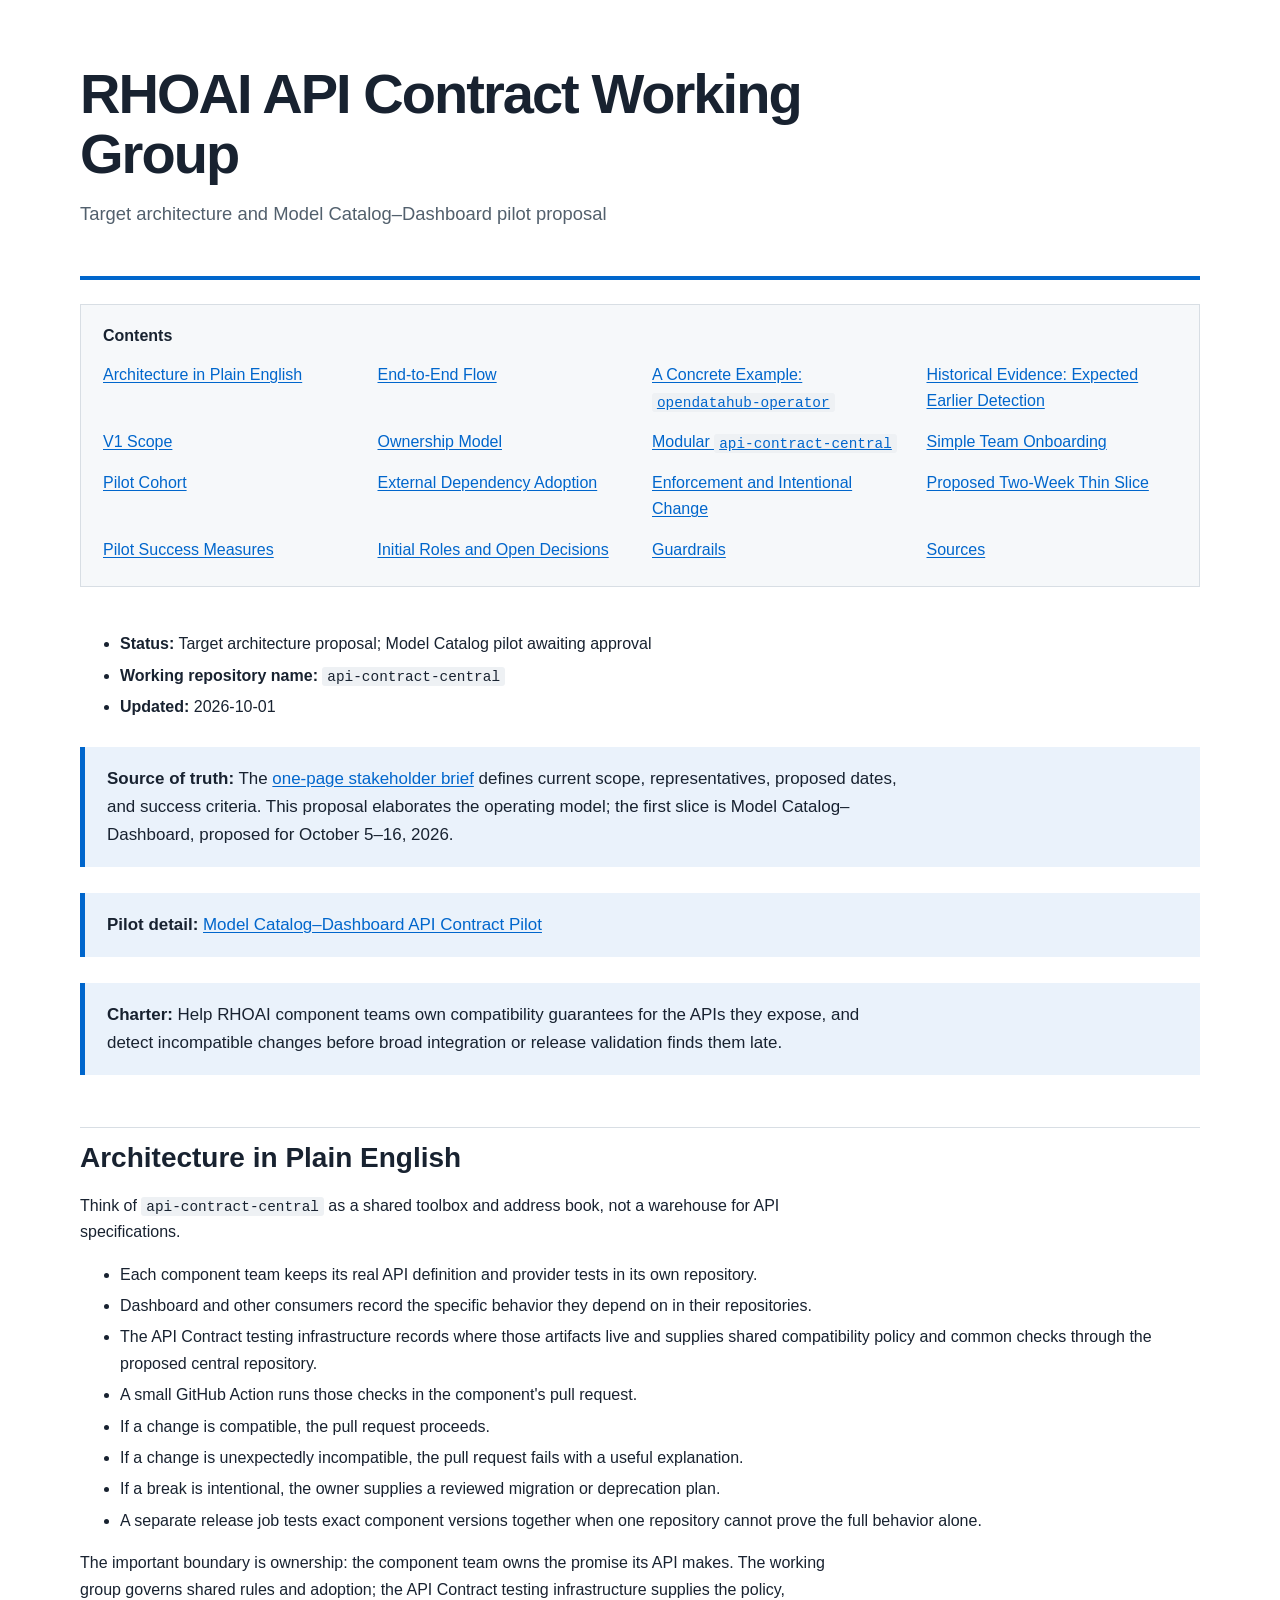
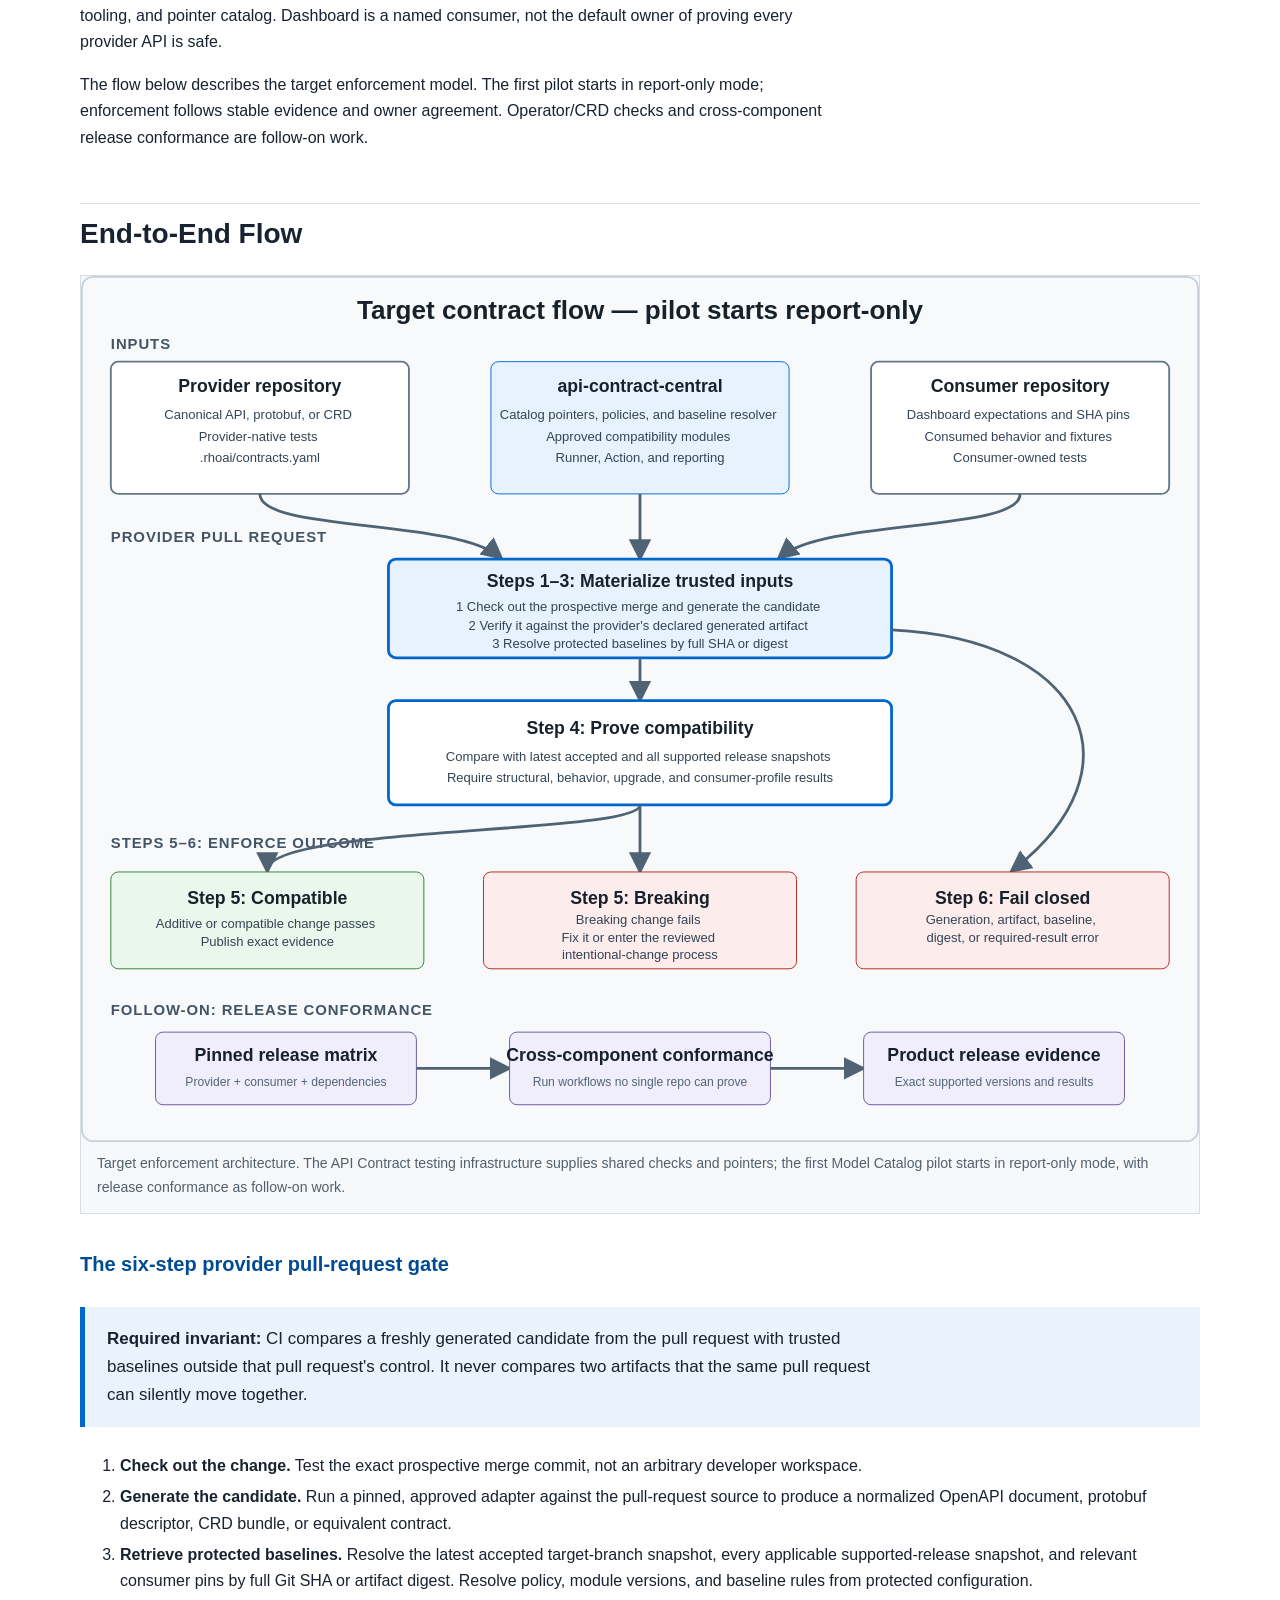
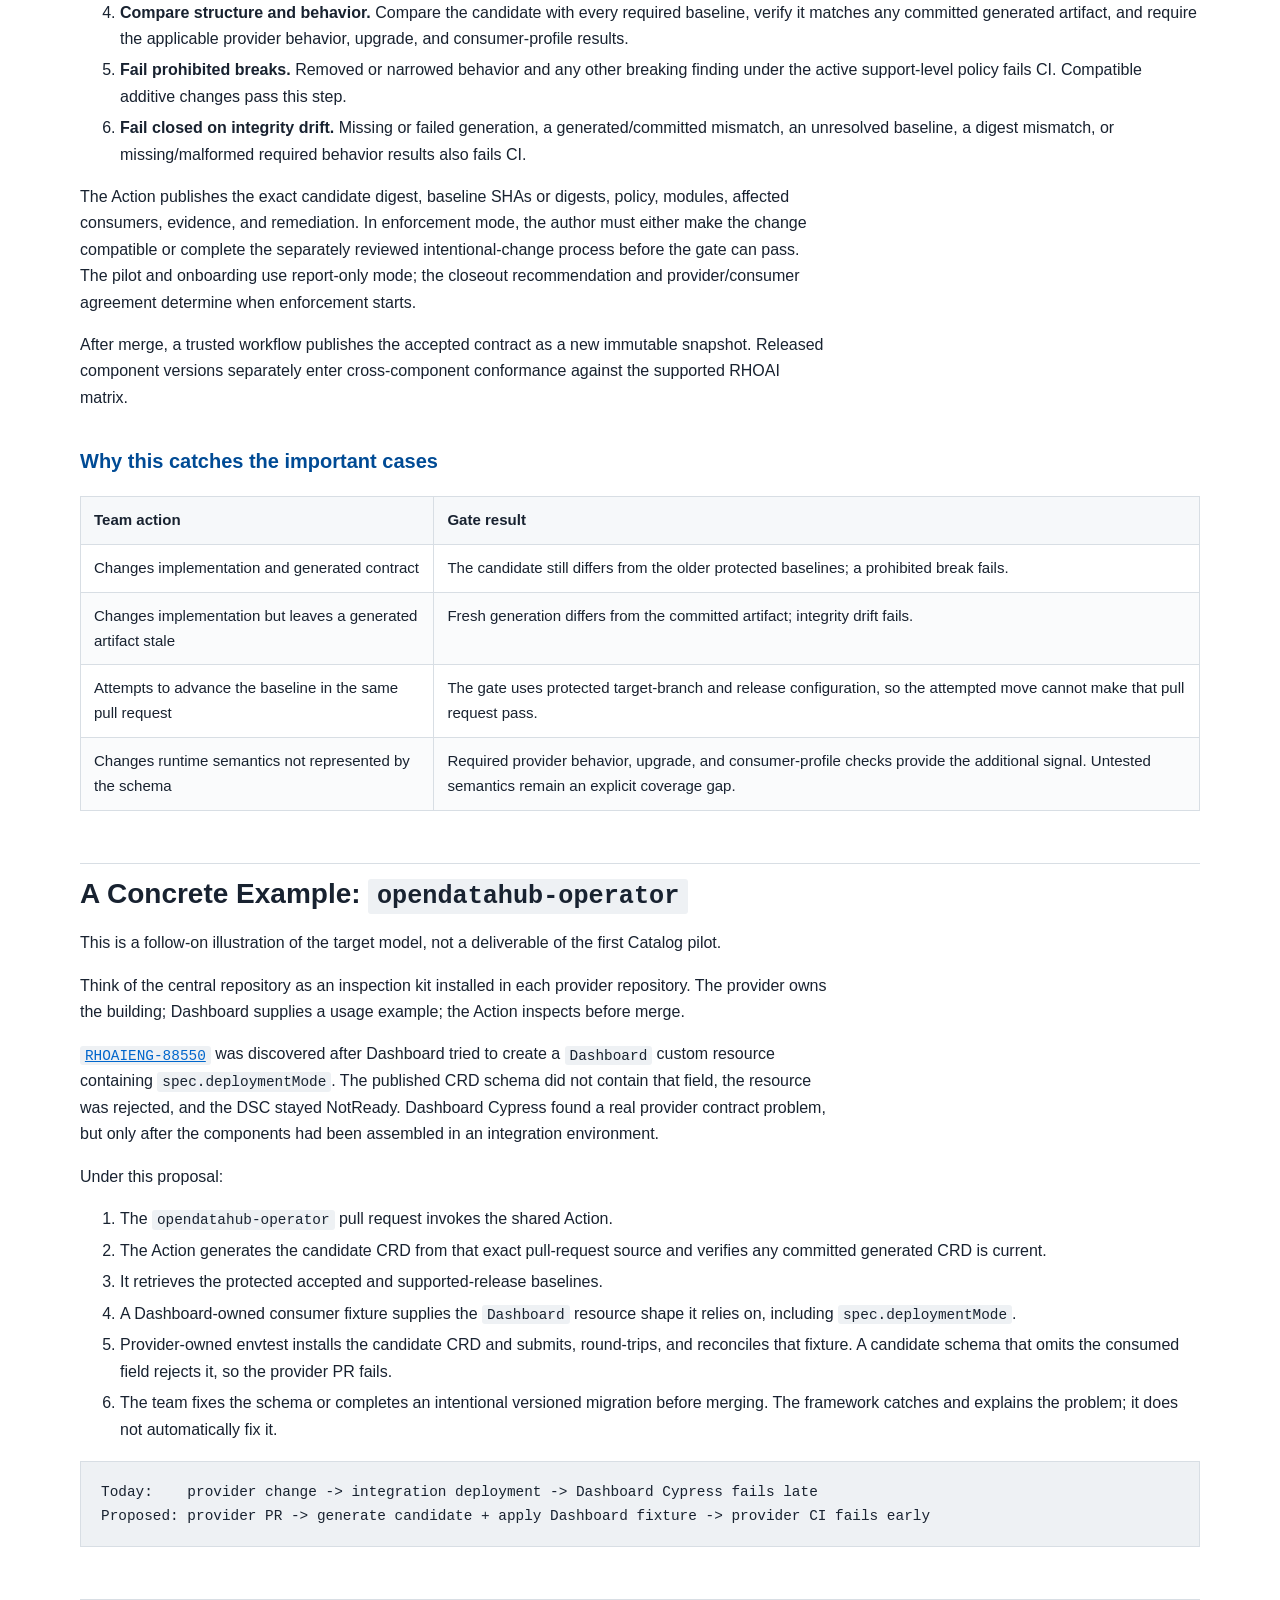
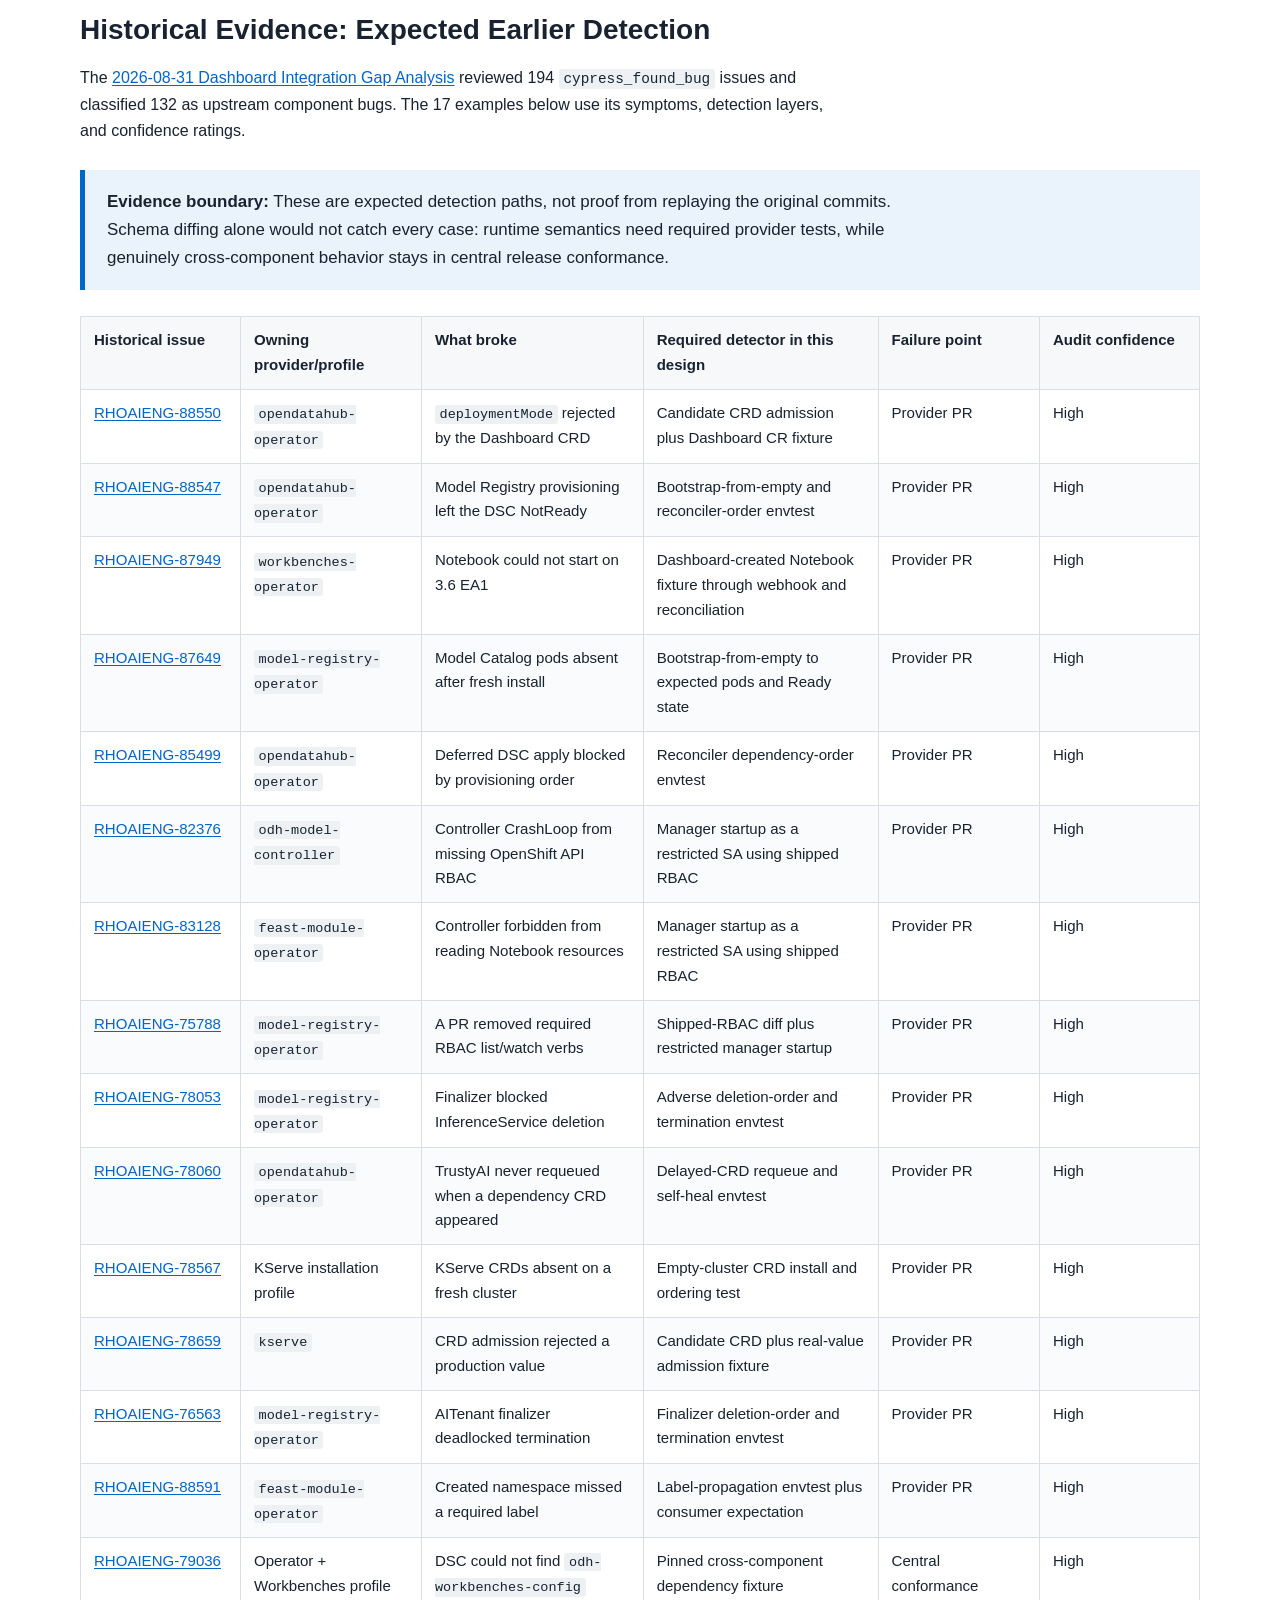
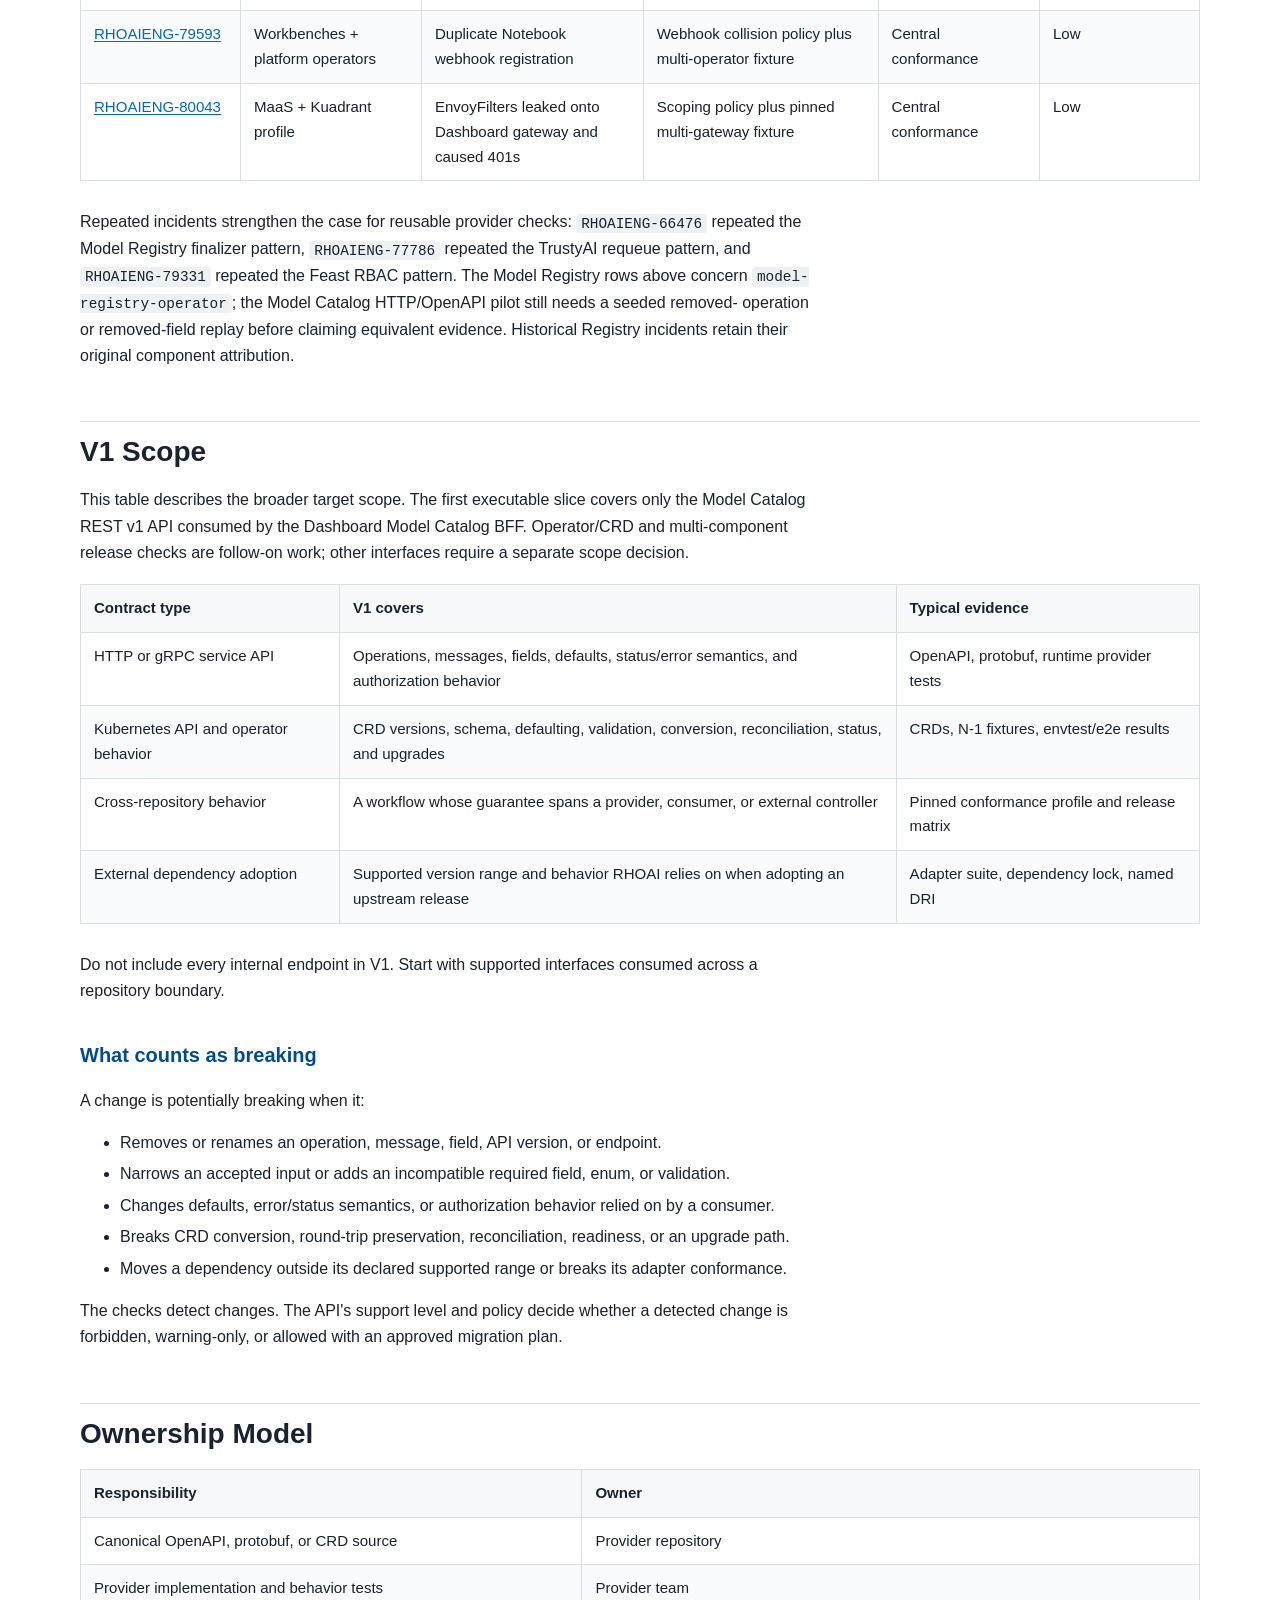
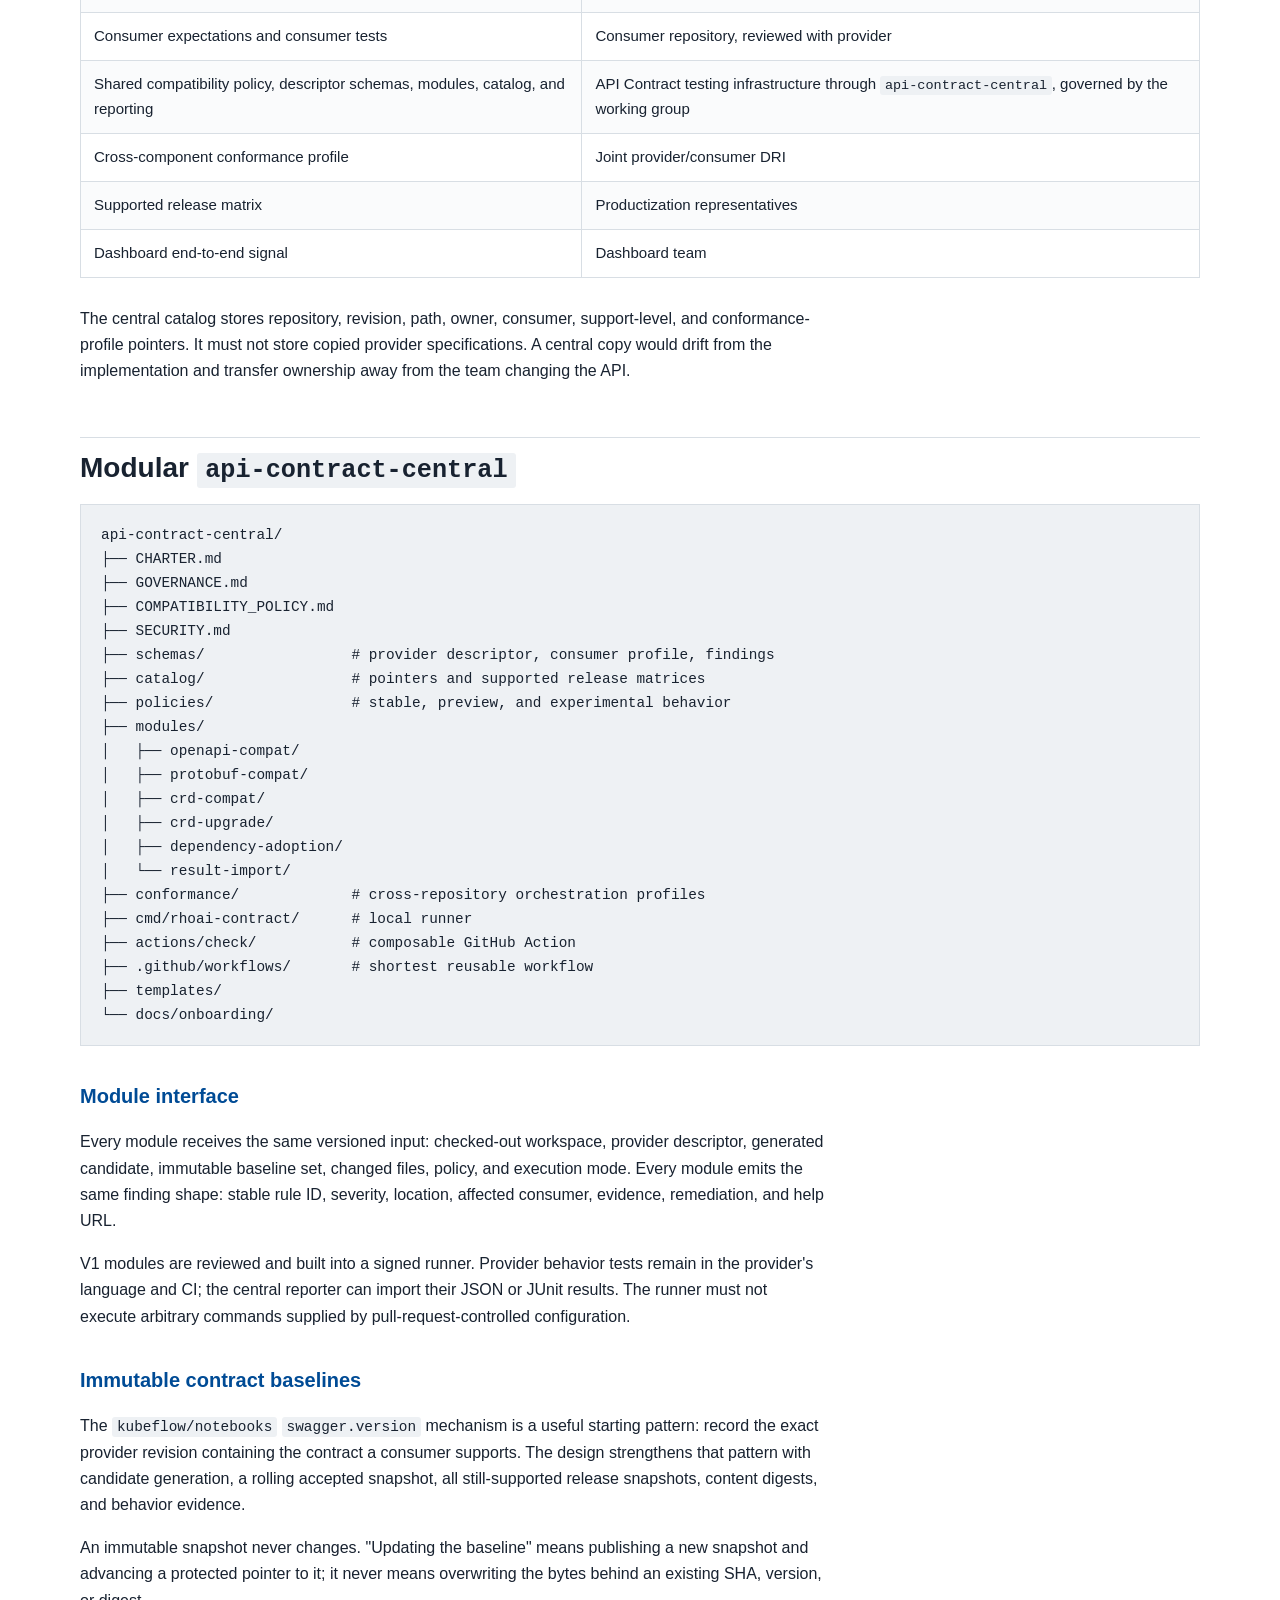
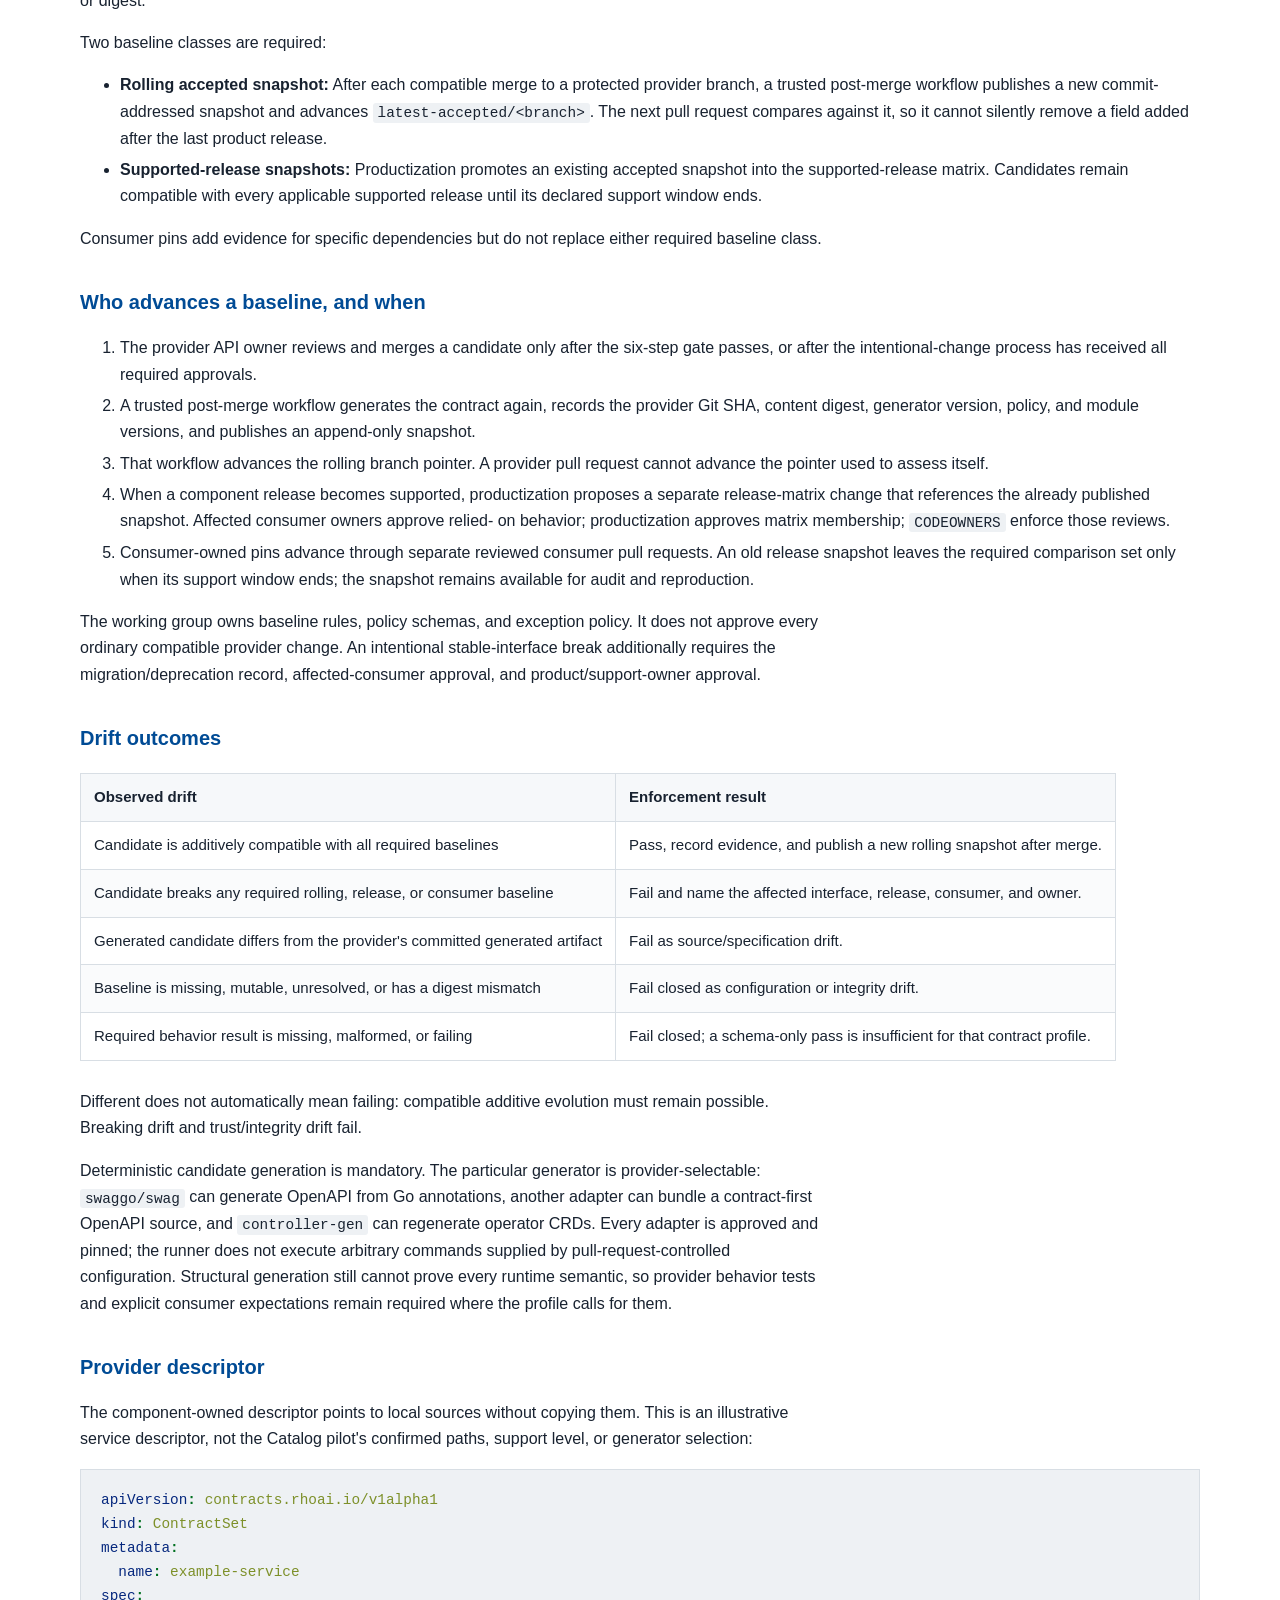
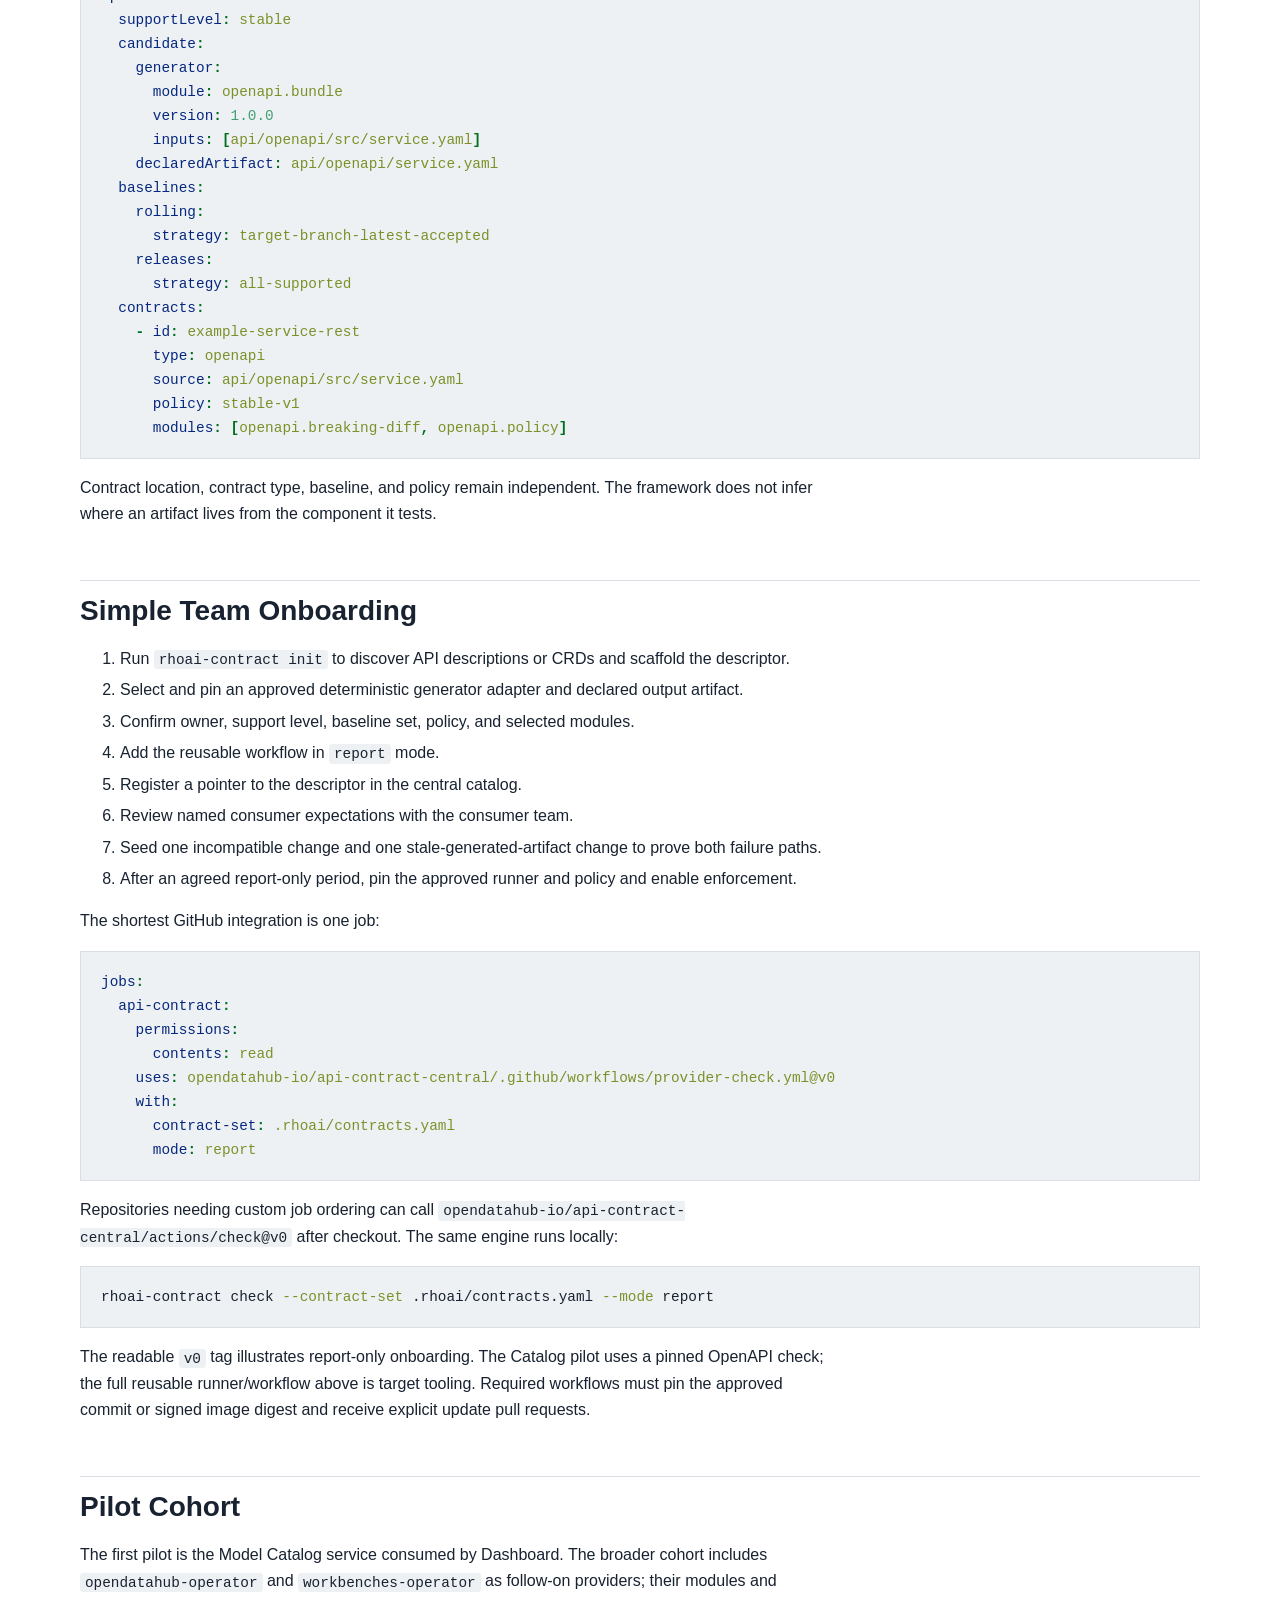
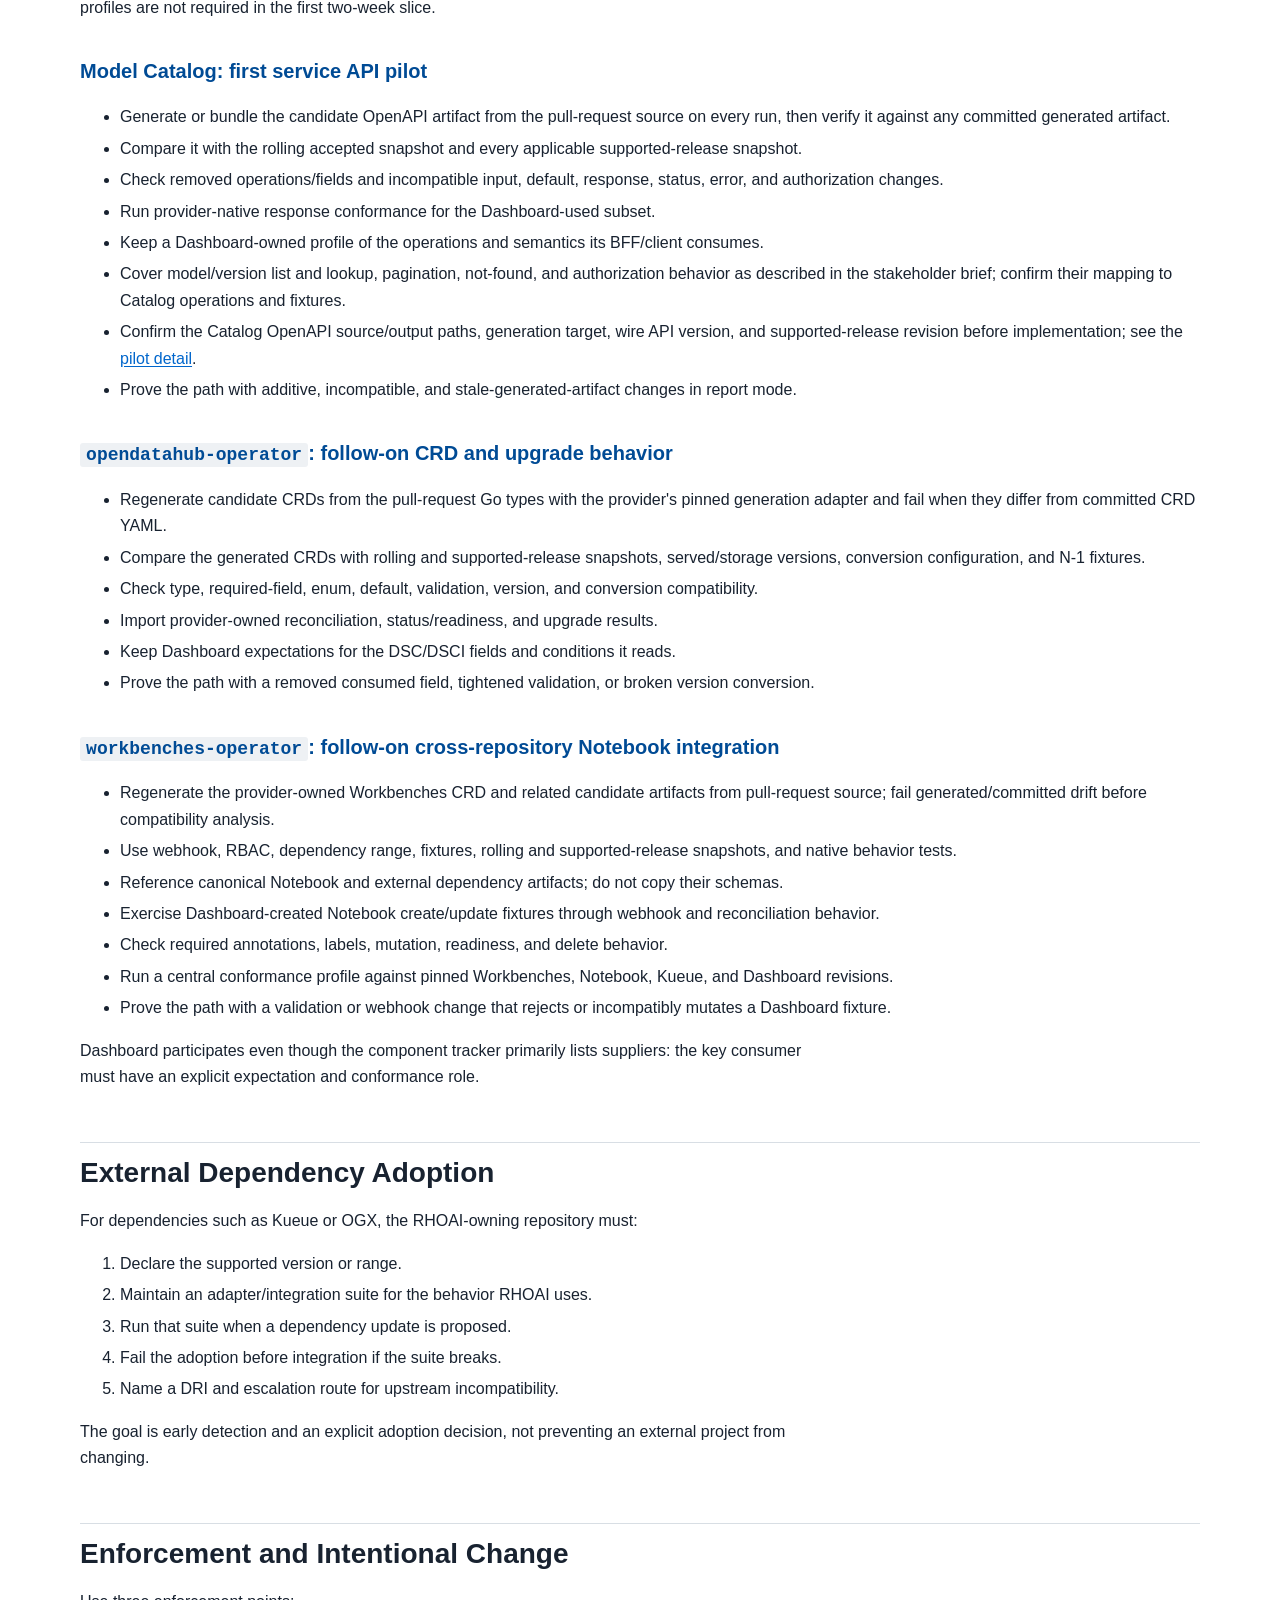
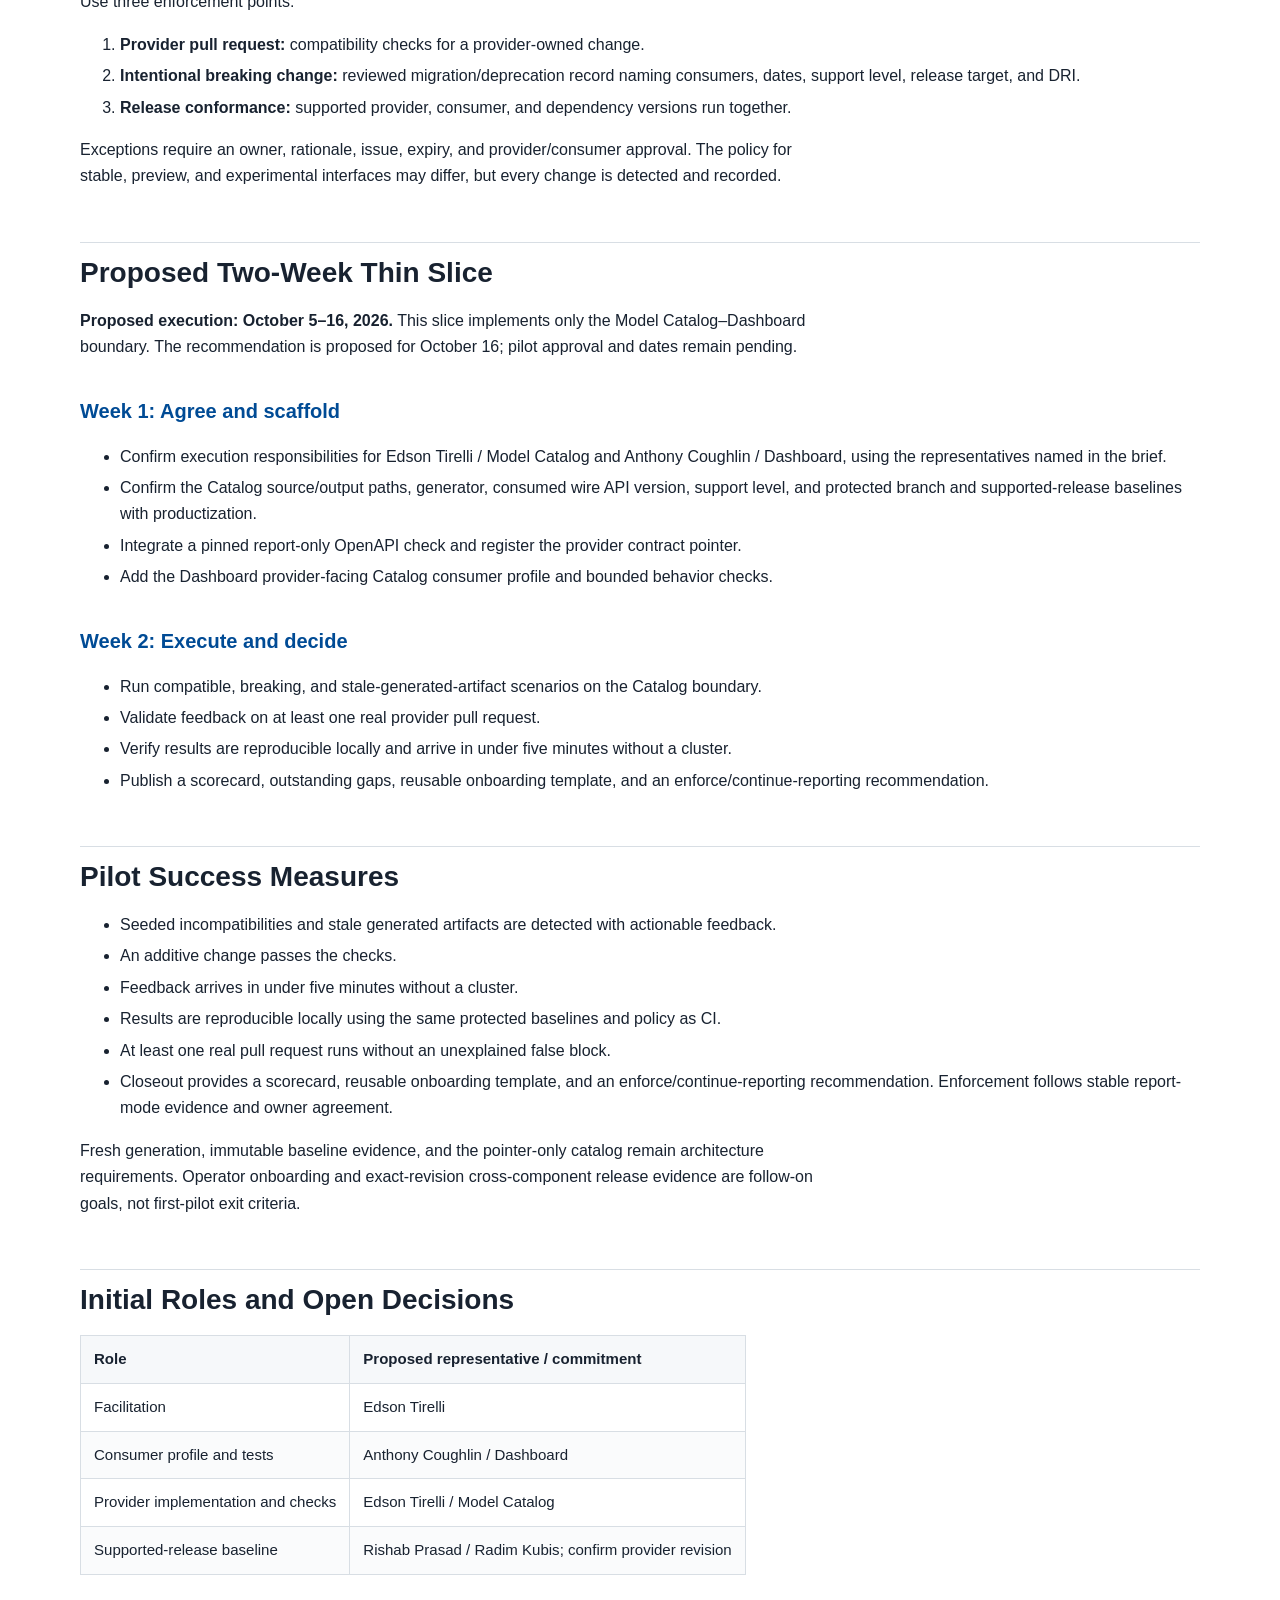
==== commit f8fc2fbe: "docs: add stakeholder brief and align Model Catalog pilot Signed-off-by: Edson Tirelli <etirelli@red" ====
--- a/docs/architecture/rendered/index.html
+++ b/docs/architecture/rendered/index.html
@@ -2,19 +2,15 @@
 <html xmlns="http://www.w3.org/1999/xhtml">
 <head>
   <meta charset="utf-8" />
-  <meta name="generator" content="pandoc 3.10" />
+  <meta name="generator" content="pandoc 3.7.0.2" />
   <meta name="viewport" content="width=device-width, initial-scale=1.0" />
   <meta name="description" content="RHOAI API Contract Working Group pilot architecture and delivery proposal" />
   <title>RHOAI API Contract Working Group</title>
   <style>
-
+code{white-space: pre-wrap;}
 span.smallcaps{font-variant: small-caps;}
-div.columns{display: flex; gap: 1.5em;}
-div.column{flex: auto;}
-@media screen {
-div.columns{gap: min(4vw, 1.5em);}
-div.column{overflow-x: auto;}
-}
+div.columns{display: flex; gap: min(4vw, 1.5em);}
+div.column{flex: auto; overflow-x: auto;}
 div.hanging-indent{margin-left: 1.5em; text-indent: -1.5em;}
 
 ul.task-list[class]{list-style: none;}
@@ -293,8 +289,8 @@
   <a class="skip-link" href="#main-content">Skip to content</a>
   <header id="title-block-header">
     <h1 class="title">RHOAI API Contract Working Group</h1>
-    <p class="subtitle">Pilot architecture and delivery proposal for
-api-contract-central</p>
+    <p class="subtitle">Target architecture and Model Catalog–Dashboard
+pilot proposal</p>
   </header>
   <nav id="TOC" role="doc-toc" aria-label="Table of contents">
     <ul>
@@ -328,10 +324,24 @@
     </ul>
   </nav>
   <main id="main-content">
-    <p><strong>Status:</strong> Working-group proposal<br />
-    <strong>Working repository name:</strong>
-    <code>api-contract-central</code><br />
-    <strong>Updated:</strong> 2026-09-28</p>
+    <ul>
+    <li><strong>Status:</strong> Target architecture proposal; Model
+    Catalog pilot awaiting approval</li>
+    <li><strong>Working repository name:</strong>
+    <code>api-contract-central</code></li>
+    <li><strong>Updated:</strong> 2026-10-01</li>
+    </ul>
+    <blockquote>
+    <p><strong>Source of truth:</strong> The <a href="../../stakeholder-brief.md">one-page stakeholder brief</a>
+    defines current scope, representatives, proposed dates, and success
+    criteria. This proposal elaborates the operating model; the first
+    slice is Model Catalog–Dashboard, proposed for October 5–16,
+    2026.</p>
+    </blockquote>
+    <blockquote>
+    <p><strong>Pilot detail:</strong> <a href="../../pilot/model-registry-dashboard.md">Model
+    Catalog–Dashboard API Contract Pilot</a></p>
+    </blockquote>
     <blockquote>
     <p><strong>Charter:</strong> Help RHOAI component teams own
     compatibility guarantees for the APIs they expose, and detect
@@ -347,8 +357,9 @@
     tests in its own repository.</li>
     <li>Dashboard and other consumers record the specific behavior they
     depend on in their repositories.</li>
-    <li>The central repository records where those artifacts live and
-    supplies common checks.</li>
+    <li>The API Contract testing infrastructure records where those
+    artifacts live and supplies shared compatibility policy and common
+    checks through the proposed central repository.</li>
     <li>A small GitHub Action runs those checks in the component&#39;s pull
     request.</li>
     <li>If a change is compatible, the pull request proceeds.</li>
@@ -360,13 +371,18 @@
     when one repository cannot prove the full behavior alone.</li>
     </ul>
     <p>The important boundary is ownership: the component team owns the
-    promise its API makes. The working group owns the shared rules and
-    tooling. Dashboard is a named consumer, not the default owner of
-    proving every provider API is safe.</p>
+    promise its API makes. The working group governs shared rules and
+    adoption; the API Contract testing infrastructure supplies the
+    policy, tooling, and pointer catalog. Dashboard is a named consumer,
+    not the default owner of proving every provider API is safe.</p>
+    <p>The flow below describes the target enforcement model. The first
+    pilot starts in report-only mode; enforcement follows stable
+    evidence and owner agreement. Operator/CRD checks and
+    cross-component release conformance are follow-on work.</p>
     <h2 id="end-to-end-flow">End-to-End Flow</h2>
     <figure class="architecture-diagram">
-      <img role="img" aria-label="The provider pull-request gate checks out the change, generates and validates a candidate contract, retrieves protected baselines, compares structure and behavior, and then passes compatible changes or fails breaking and integrity drift. Released versions then enter supported-matrix conformance." src="[data-uri]" alt="The provider pull-request gate checks out the change, generates and validates a candidate contract, retrieves protected baselines, compares structure and behavior, and then passes compatible changes or fails breaking and integrity drift. Released versions then enter supported-matrix conformance." />
-      <figcaption>The central repository supplies tooling and orchestration; it does not copy the provider&#39;s canonical contract.</figcaption>
+      <img role="img" aria-label="The provider pull-request gate checks out the change, generates and validates a candidate contract, retrieves protected baselines, compares structure and behavior, and then passes compatible changes or fails breaking and integrity drift. Released versions then enter supported-matrix conformance." src="[data-uri]" alt="The provider pull-request gate checks out the change, generates and validates a candidate contract, retrieves protected baselines, compares structure and behavior, and then passes compatible changes or fails breaking and integrity drift. Released versions then enter supported-matrix conformance." />
+      <figcaption>Target enforcement architecture. The API Contract testing infrastructure supplies shared checks and pointers; the first Model Catalog pilot starts in report-only mode, with release conformance as follow-on work.</figcaption>
     </figure>
 
     <h3 id="the-six-step-provider-pull-request-gate">The six-step
@@ -406,8 +422,9 @@
     digests, policy, modules, affected consumers, evidence, and
     remediation. In enforcement mode, the author must either make the
     change compatible or complete the separately reviewed
-    intentional-change process before the gate can pass. Report-only
-    mode is permitted only during onboarding.</p>
+    intentional-change process before the gate can pass. The pilot and
+    onboarding use report-only mode; the closeout recommendation and
+    provider/consumer agreement determine when enforcement starts.</p>
     <p>After merge, a trusted workflow publishes the accepted contract
     as a new immutable snapshot. Released component versions separately
     enter cross-component conformance against the supported RHOAI
@@ -448,6 +465,8 @@
     </table>
     <h2 id="a-concrete-example-opendatahub-operator">A Concrete Example:
     <code>opendatahub-operator</code></h2>
+    <p>This is a follow-on illustration of the target model, not a
+    deliverable of the first Catalog pilot.</p>
     <p>Think of the central repository as an inspection kit installed in
     each provider repository. The provider owns the building; Dashboard
     supplies a usage example; the Action inspects before merge.</p>
@@ -650,11 +669,16 @@
     finalizer pattern, <code>RHOAIENG-77786</code> repeated the TrustyAI
     requeue pattern, and <code>RHOAIENG-79331</code> repeated the Feast
     RBAC pattern. The Model Registry rows above concern
-    <code>model-registry-operator</code>; the
-    <code>model-registry</code> HTTP/OpenAPI pilot still needs a seeded
-    removed- operation or removed-field replay before claiming
-    equivalent evidence.</p>
+    <code>model-registry-operator</code>; the Model Catalog HTTP/OpenAPI
+    pilot still needs a seeded removed- operation or removed-field
+    replay before claiming equivalent evidence. Historical Registry
+    incidents retain their original component attribution.</p>
     <h2 id="v1-scope">V1 Scope</h2>
+    <p>This table describes the broader target scope. The first
+    executable slice covers only the Model Catalog REST v1 API consumed
+    by the Dashboard Model Catalog BFF. Operator/CRD and multi-component
+    release checks are follow-on work; other interfaces require a
+    separate scope decision.</p>
     <table>
     <thead>
     <tr>
@@ -731,9 +755,11 @@
     <td>Consumer repository, reviewed with provider</td>
     </tr>
     <tr>
-    <td>Standards, descriptor schemas, policies, modules, and
-    reporting</td>
-    <td>Working group through <code>api-contract-central</code></td>
+    <td>Shared compatibility policy, descriptor schemas, modules,
+    catalog, and reporting</td>
+    <td>API Contract testing infrastructure through
+    <code>api-contract-central</code>, governed by the working
+    group</td>
     </tr>
     <tr>
     <td>Cross-component conformance profile</td>
@@ -896,28 +922,30 @@
     calls for them.</p>
     <h3 id="provider-descriptor">Provider descriptor</h3>
     <p>The component-owned descriptor points to local sources without
-    copying them:</p>
+    copying them. This is an illustrative service descriptor, not the
+    Catalog pilot&#39;s confirmed paths, support level, or generator
+    selection:</p>
     <div class="sourceCode" id="cb3"><pre class="sourceCode yaml"><code class="sourceCode yaml"><span id="cb3-1"><a href="#cb3-1" aria-hidden="true" tabindex="-1"></a><span class="fu">apiVersion</span><span class="kw">:</span><span class="at"> contracts.rhoai.io/v1alpha1</span></span>
 <span id="cb3-2"><a href="#cb3-2" aria-hidden="true" tabindex="-1"></a><span class="fu">kind</span><span class="kw">:</span><span class="at"> ContractSet</span></span>
 <span id="cb3-3"><a href="#cb3-3" aria-hidden="true" tabindex="-1"></a><span class="fu">metadata</span><span class="kw">:</span></span>
-<span id="cb3-4"><a href="#cb3-4" aria-hidden="true" tabindex="-1"></a><span class="at">  </span><span class="fu">name</span><span class="kw">:</span><span class="at"> model-registry</span></span>
+<span id="cb3-4"><a href="#cb3-4" aria-hidden="true" tabindex="-1"></a><span class="at">  </span><span class="fu">name</span><span class="kw">:</span><span class="at"> example-service</span></span>
 <span id="cb3-5"><a href="#cb3-5" aria-hidden="true" tabindex="-1"></a><span class="fu">spec</span><span class="kw">:</span></span>
 <span id="cb3-6"><a href="#cb3-6" aria-hidden="true" tabindex="-1"></a><span class="at">  </span><span class="fu">supportLevel</span><span class="kw">:</span><span class="at"> stable</span></span>
 <span id="cb3-7"><a href="#cb3-7" aria-hidden="true" tabindex="-1"></a><span class="at">  </span><span class="fu">candidate</span><span class="kw">:</span></span>
 <span id="cb3-8"><a href="#cb3-8" aria-hidden="true" tabindex="-1"></a><span class="at">    </span><span class="fu">generator</span><span class="kw">:</span></span>
 <span id="cb3-9"><a href="#cb3-9" aria-hidden="true" tabindex="-1"></a><span class="at">      </span><span class="fu">module</span><span class="kw">:</span><span class="at"> openapi.bundle</span></span>
 <span id="cb3-10"><a href="#cb3-10" aria-hidden="true" tabindex="-1"></a><span class="at">      </span><span class="fu">version</span><span class="kw">:</span><span class="at"> </span><span class="fl">1.0.0</span></span>
-<span id="cb3-11"><a href="#cb3-11" aria-hidden="true" tabindex="-1"></a><span class="at">      </span><span class="fu">inputs</span><span class="kw">:</span><span class="at"> </span><span class="kw">[</span><span class="at">api/openapi/model-registry.yaml</span><span class="kw">]</span></span>
-<span id="cb3-12"><a href="#cb3-12" aria-hidden="true" tabindex="-1"></a><span class="at">    </span><span class="fu">declaredArtifact</span><span class="kw">:</span><span class="at"> api/openapi/model-registry.yaml</span></span>
+<span id="cb3-11"><a href="#cb3-11" aria-hidden="true" tabindex="-1"></a><span class="at">      </span><span class="fu">inputs</span><span class="kw">:</span><span class="at"> </span><span class="kw">[</span><span class="at">api/openapi/src/service.yaml</span><span class="kw">]</span></span>
+<span id="cb3-12"><a href="#cb3-12" aria-hidden="true" tabindex="-1"></a><span class="at">    </span><span class="fu">declaredArtifact</span><span class="kw">:</span><span class="at"> api/openapi/service.yaml</span></span>
 <span id="cb3-13"><a href="#cb3-13" aria-hidden="true" tabindex="-1"></a><span class="at">  </span><span class="fu">baselines</span><span class="kw">:</span></span>
 <span id="cb3-14"><a href="#cb3-14" aria-hidden="true" tabindex="-1"></a><span class="at">    </span><span class="fu">rolling</span><span class="kw">:</span></span>
 <span id="cb3-15"><a href="#cb3-15" aria-hidden="true" tabindex="-1"></a><span class="at">      </span><span class="fu">strategy</span><span class="kw">:</span><span class="at"> target-branch-latest-accepted</span></span>
 <span id="cb3-16"><a href="#cb3-16" aria-hidden="true" tabindex="-1"></a><span class="at">    </span><span class="fu">releases</span><span class="kw">:</span></span>
 <span id="cb3-17"><a href="#cb3-17" aria-hidden="true" tabindex="-1"></a><span class="at">      </span><span class="fu">strategy</span><span class="kw">:</span><span class="at"> all-supported</span></span>
 <span id="cb3-18"><a href="#cb3-18" aria-hidden="true" tabindex="-1"></a><span class="at">  </span><span class="fu">contracts</span><span class="kw">:</span></span>
-<span id="cb3-19"><a href="#cb3-19" aria-hidden="true" tabindex="-1"></a><span class="at">    </span><span class="kw">-</span><span class="at"> </span><span class="fu">id</span><span class="kw">:</span><span class="at"> model-registry-rest</span></span>
+<span id="cb3-19"><a href="#cb3-19" aria-hidden="true" tabindex="-1"></a><span class="at">    </span><span class="kw">-</span><span class="at"> </span><span class="fu">id</span><span class="kw">:</span><span class="at"> example-service-rest</span></span>
 <span id="cb3-20"><a href="#cb3-20" aria-hidden="true" tabindex="-1"></a><span class="at">      </span><span class="fu">type</span><span class="kw">:</span><span class="at"> openapi</span></span>
-<span id="cb3-21"><a href="#cb3-21" aria-hidden="true" tabindex="-1"></a><span class="at">      </span><span class="fu">source</span><span class="kw">:</span><span class="at"> api/openapi/model-registry.yaml</span></span>
+<span id="cb3-21"><a href="#cb3-21" aria-hidden="true" tabindex="-1"></a><span class="at">      </span><span class="fu">source</span><span class="kw">:</span><span class="at"> api/openapi/src/service.yaml</span></span>
 <span id="cb3-22"><a href="#cb3-22" aria-hidden="true" tabindex="-1"></a><span class="at">      </span><span class="fu">policy</span><span class="kw">:</span><span class="at"> stable-v1</span></span>
 <span id="cb3-23"><a href="#cb3-23" aria-hidden="true" tabindex="-1"></a><span class="at">      </span><span class="fu">modules</span><span class="kw">:</span><span class="at"> </span><span class="kw">[</span><span class="at">openapi.breaking-diff</span><span class="kw">,</span><span class="at"> openapi.policy</span><span class="kw">]</span></span></code></pre></div>
     <p>Contract location, contract type, baseline, and policy remain
@@ -953,14 +981,20 @@
     <code>opendatahub-io/api-contract-central/actions/check@v0</code>
     after checkout. The same engine runs locally:</p>
     <div class="sourceCode" id="cb5"><pre class="sourceCode bash"><code class="sourceCode bash"><span id="cb5-1"><a href="#cb5-1" aria-hidden="true" tabindex="-1"></a><span class="ex">rhoai-contract</span> check <span class="at">--contract-set</span> .rhoai/contracts.yaml <span class="at">--mode</span> report</span></code></pre></div>
-    <p>The readable <code>v0</code> tag is suitable for the report-only
-    pilot. Required workflows must pin the approved commit or signed
-    image digest and receive explicit update pull requests.</p>
+    <p>The readable <code>v0</code> tag illustrates report-only
+    onboarding. The Catalog pilot uses a pinned OpenAPI check; the full
+    reusable runner/workflow above is target tooling. Required workflows
+    must pin the approved commit or signed image digest and receive
+    explicit update pull requests.</p>
     <h2 id="pilot-cohort">Pilot Cohort</h2>
-    <p>The pilot has three provider repositories plus Dashboard in the
-    consumer role.</p>
-    <h3 id="model-registry-conventional-service-api"><code>model-registry</code>:
-    conventional service API</h3>
+    <p>The first pilot is the Model Catalog service consumed by
+    Dashboard. The broader cohort includes
+    <code>opendatahub-operator</code> and
+    <code>workbenches-operator</code> as follow-on providers; their
+    modules and profiles are not required in the first two-week
+    slice.</p>
+    <h3 id="model-catalog-first-service-api-pilot">Model Catalog: first
+    service API pilot</h3>
     <ul>
     <li>Generate or bundle the candidate OpenAPI artifact from the
     pull-request source on every run, then verify it against any
@@ -973,11 +1007,18 @@
     subset.</li>
     <li>Keep a Dashboard-owned profile of the operations and semantics
     its BFF/client consumes.</li>
-    <li>Prove the path by seeding one incompatible change to a consumed
-    operation or response.</li>
+    <li>Cover model/version list and lookup, pagination, not-found, and
+    authorization behavior as described in the stakeholder brief;
+    confirm their mapping to Catalog operations and fixtures.</li>
+    <li>Confirm the Catalog OpenAPI source/output paths, generation
+    target, wire API version, and supported-release revision before
+    implementation; see the <a href="../../pilot/model-registry-dashboard.md">pilot
+    detail</a>.</li>
+    <li>Prove the path with additive, incompatible, and
+    stale-generated-artifact changes in report mode.</li>
     </ul>
-    <h3 id="opendatahub-operator-crd-and-upgrade-behavior"><code>opendatahub-operator</code>:
-    CRD and upgrade behavior</h3>
+    <h3 id="opendatahub-operator-follow-on-crd-and-upgrade-behavior"><code>opendatahub-operator</code>:
+    follow-on CRD and upgrade behavior</h3>
     <ul>
     <li>Regenerate candidate CRDs from the pull-request Go types with
     the provider&#39;s pinned generation adapter and fail when they differ
@@ -994,8 +1035,8 @@
     <li>Prove the path with a removed consumed field, tightened
     validation, or broken version conversion.</li>
     </ul>
-    <h3 id="workbenches-operator-cross-repository-notebook-integration"><code>workbenches-operator</code>:
-    cross-repository Notebook integration</h3>
+    <h3 id="workbenches-operator-follow-on-cross-repository-notebook-integration"><code>workbenches-operator</code>:
+    follow-on cross-repository Notebook integration</h3>
     <ul>
     <li>Regenerate the provider-owned Workbenches CRD and related
     candidate artifacts from pull-request source; fail
@@ -1049,90 +1090,89 @@
     recorded.</p>
     <h2 id="proposed-two-week-thin-slice">Proposed Two-Week Thin
     Slice</h2>
+    <p><strong>Proposed execution: October 5–16, 2026.</strong> This
+    slice implements only the Model Catalog–Dashboard boundary. The
+    recommendation is proposed for October 16; pilot approval and dates
+    remain pending.</p>
     <h3 id="week-1-agree-and-scaffold">Week 1: Agree and scaffold</h3>
     <ul>
-    <li>Approve charter, taxonomy, ownership, breaking-change
-    definition, and the three boundaries.</li>
-    <li>Name one representative for each provider and agree support
-    levels and baselines.</li>
-    <li>Scaffold the central repository, schemas, pointer catalog,
-    module protocol, local runner, common finding format, and
-    report-only workflow.</li>
-    <li>Draft one provider descriptor and one Dashboard consumer profile
-    per pilot.</li>
+    <li>Confirm execution responsibilities for Edson Tirelli / Model
+    Catalog and Anthony Coughlin / Dashboard, using the representatives
+    named in the brief.</li>
+    <li>Confirm the Catalog source/output paths, generator, consumed
+    wire API version, support level, and protected branch and
+    supported-release baselines with productization.</li>
+    <li>Integrate a pinned report-only OpenAPI check and register the
+    provider contract pointer.</li>
+    <li>Add the Dashboard provider-facing Catalog consumer profile and
+    bounded behavior checks.</li>
     </ul>
     <h3 id="week-2-execute-and-decide">Week 2: Execute and decide</h3>
     <ul>
-    <li>Implement one thin executable module/profile for each pilot
-    boundary.</li>
-    <li>Open report-mode CI changes in all three provider
-    repositories.</li>
-    <li>Run one positive and one seeded-negative scenario for each
-    boundary.</li>
-    <li>Publish a scorecard, outstanding gaps, policy one-pager, and
-    enforce/no-enforce recommendation.</li>
+    <li>Run compatible, breaking, and stale-generated-artifact scenarios
+    on the Catalog boundary.</li>
+    <li>Validate feedback on at least one real provider pull
+    request.</li>
+    <li>Verify results are reproducible locally and arrive in under five
+    minutes without a cluster.</li>
+    <li>Publish a scorecard, outstanding gaps, reusable onboarding
+    template, and an enforce/continue-reporting recommendation.</li>
     </ul>
-    <p>Dates for the first working-group session and final pilot
-    recommendation must be agreed when the group accepts this
-    proposal.</p>
     <h2 id="pilot-success-measures">Pilot Success Measures</h2>
     <ul>
-    <li>All three providers have named owners, descriptors, consumer
-    profiles, and CI integration.</li>
-    <li>Every pull request produces a normalized candidate from source
-    and records its digest.</li>
-    <li>Generated candidates match declared committed artifacts, and
-    results name every baseline SHA or digest used.</li>
-    <li>All seeded incompatible changes and selected historical replays
-    produce actionable diagnostics.</li>
-    <li>A seeded removal of an additively introduced post-release field
-    is caught by the rolling accepted snapshot.</li>
-    <li>No canonical provider specification is duplicated
-    centrally.</li>
-    <li>Local and CI execution resolve the same baseline, policy,
-    modules, and result.</li>
-    <li>Adding CI after a descriptor exists takes no more than 30
-    minutes.</li>
-    <li>No unexplained false positive remains at pilot close.</li>
-    <li>Enforcement starts only after report-mode stability and
-    provider/consumer agreement.</li>
-    <li>Release results identify the exact supported component and
-    dependency revisions.</li>
+    <li>Seeded incompatibilities and stale generated artifacts are
+    detected with actionable feedback.</li>
+    <li>An additive change passes the checks.</li>
+    <li>Feedback arrives in under five minutes without a cluster.</li>
+    <li>Results are reproducible locally using the same protected
+    baselines and policy as CI.</li>
+    <li>At least one real pull request runs without an unexplained false
+    block.</li>
+    <li>Closeout provides a scorecard, reusable onboarding template, and
+    an enforce/continue-reporting recommendation. Enforcement follows
+    stable report-mode evidence and owner agreement.</li>
     </ul>
+    <p>Fresh generation, immutable baseline evidence, and the
+    pointer-only catalog remain architecture requirements. Operator
+    onboarding and exact-revision cross-component release evidence are
+    follow-on goals, not first-pilot exit criteria.</p>
     <h2 id="initial-roles-and-open-decisions">Initial Roles and Open
     Decisions</h2>
     <table>
     <thead>
     <tr>
     <th>Role</th>
-    <th>Initial representative</th>
+    <th>Proposed representative / commitment</th>
     </tr>
     </thead>
     <tbody>
     <tr>
-    <td>Working-group facilitator</td>
+    <td>Facilitation</td>
     <td>Edson Tirelli</td>
     </tr>
     <tr>
-    <td>Dashboard consumer representative</td>
-    <td>Anthony Coughlin</td>
-    </tr>
-    <tr>
-    <td>Productization representatives</td>
-    <td>Rishab Prasad and Radim Kubis</td>
-    </tr>
-    <tr>
-    <td>Provider representatives</td>
-    <td>One named maintainer from each pilot repository</td>
+    <td>Consumer profile and tests</td>
+    <td>Anthony Coughlin / Dashboard</td>
+    </tr>
+    <tr>
+    <td>Provider implementation and checks</td>
+    <td>Edson Tirelli / Model Catalog</td>
+    </tr>
+    <tr>
+    <td>Supported-release baseline</td>
+    <td>Rishab Prasad / Radim Kubis; confirm provider revision</td>
     </tr>
     </tbody>
     </table>
-    <p>The group must confirm the final repository name, support-level
-    definitions, baseline rules, exception review, first release matrix,
-    meeting date, and recommendation date. All CRDs are a candidate
-    low-friction expansion after the pilot. Model Catalog and MCP
-    Catalog remain future cohort discussion; other non-pilot components
-    are deferred.</p>
+    <p>The first pilot still needs approval, confirmation of the Catalog
+    contract details and supported-release revision, and acceptance of
+    the proposed October 5–16 dates. Its provider and consumer
+    representatives are already named in the stakeholder brief. The
+    broader operating model still needs a final infrastructure
+    repository name, support-level definitions, exception review, and a
+    release matrix. Operator/CRD checks and cross-component release
+    conformance are follow-on work; other interfaces require a separate
+    scope decision.</p>
     <h2 id="guardrails">Guardrails</h2>
     <ul>
     <li>Keep canonical provider contracts and provider tests beside
@@ -1160,6 +1200,11 @@
     </ul>
     <h2 id="sources">Sources</h2>
     <ul>
+    <li><a href="../../stakeholder-brief.md">One-page stakeholder
+    brief</a> — authoritative current scope, representatives, proposed
+    dates, and success criteria.</li>
+    <li><a href="../../pilot/model-registry-dashboard.md">Model
+    Catalog–Dashboard pilot detail</a></li>
     <li>Recent RHOAI API Contract Layer working-group notes supplied
     with this proposal.</li>
     <li><a href="../../research/dashboard-integration-gap-analysis.html">Dashboard
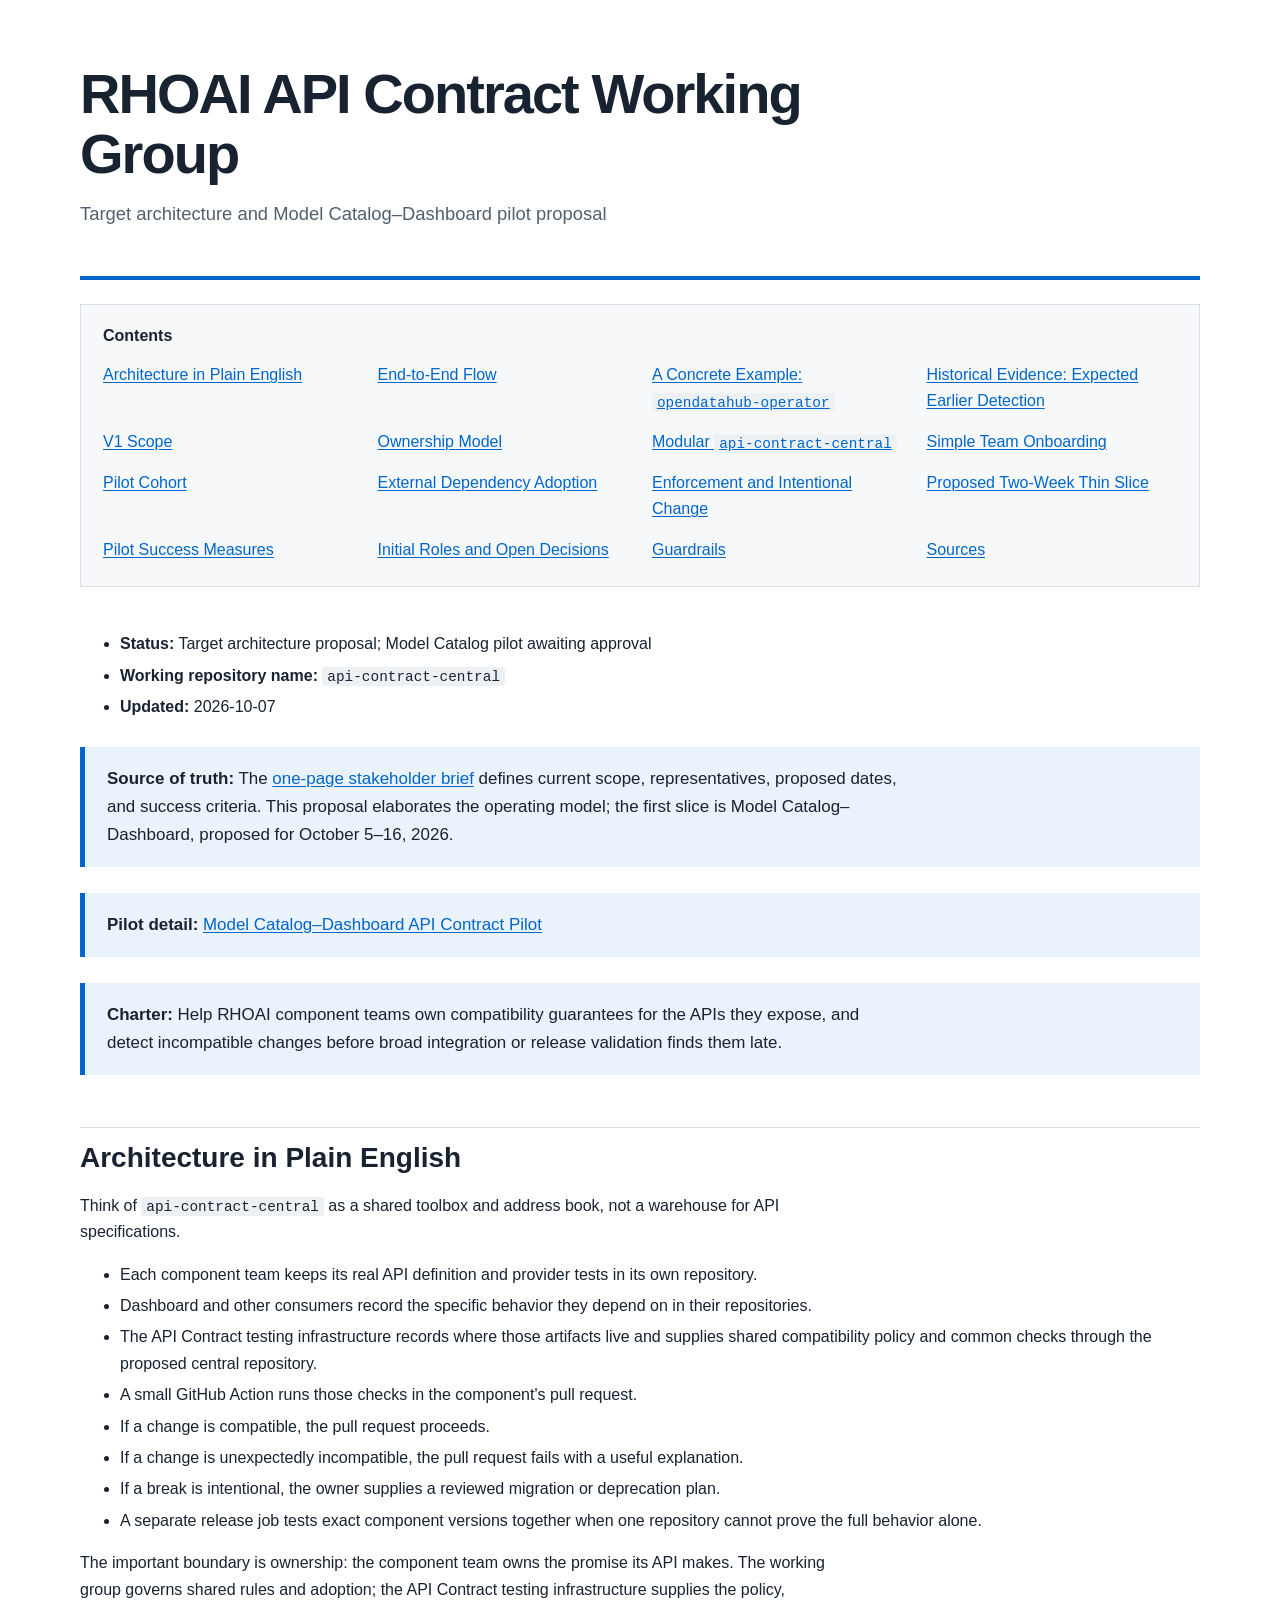
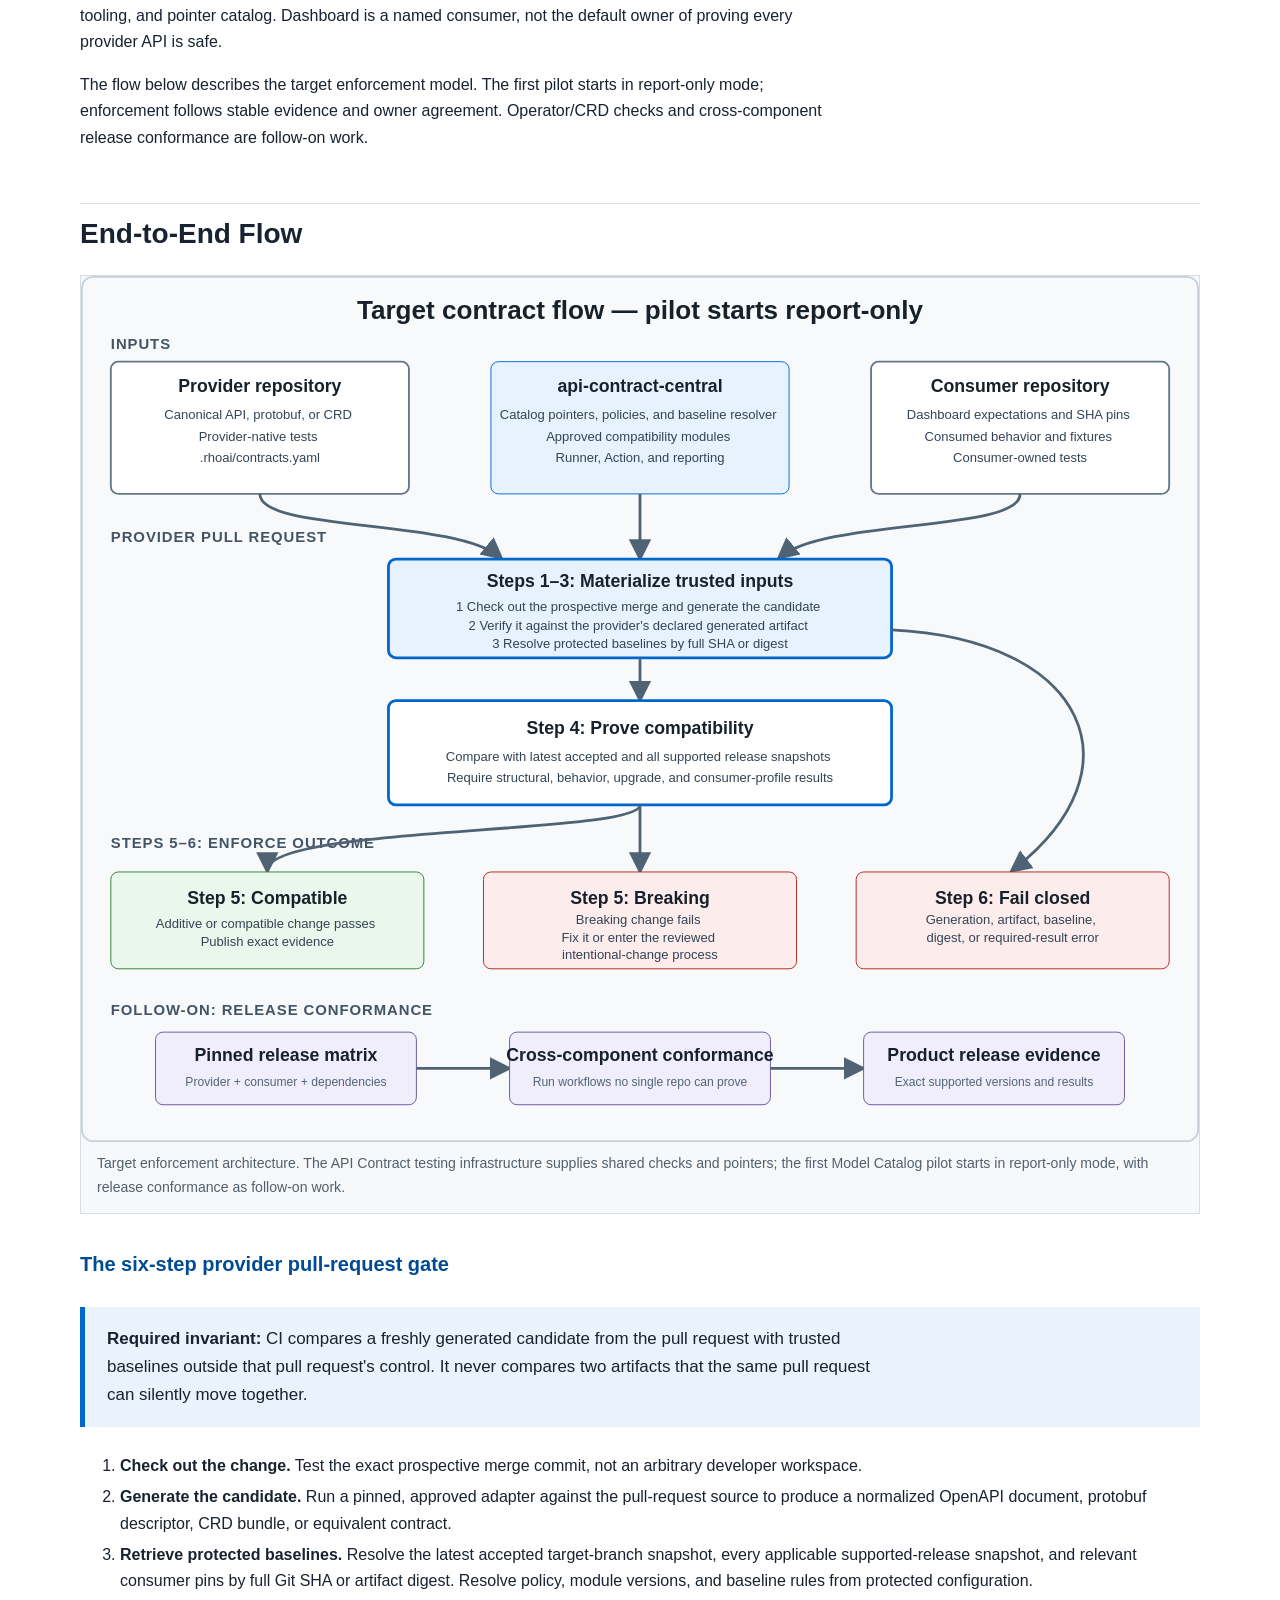
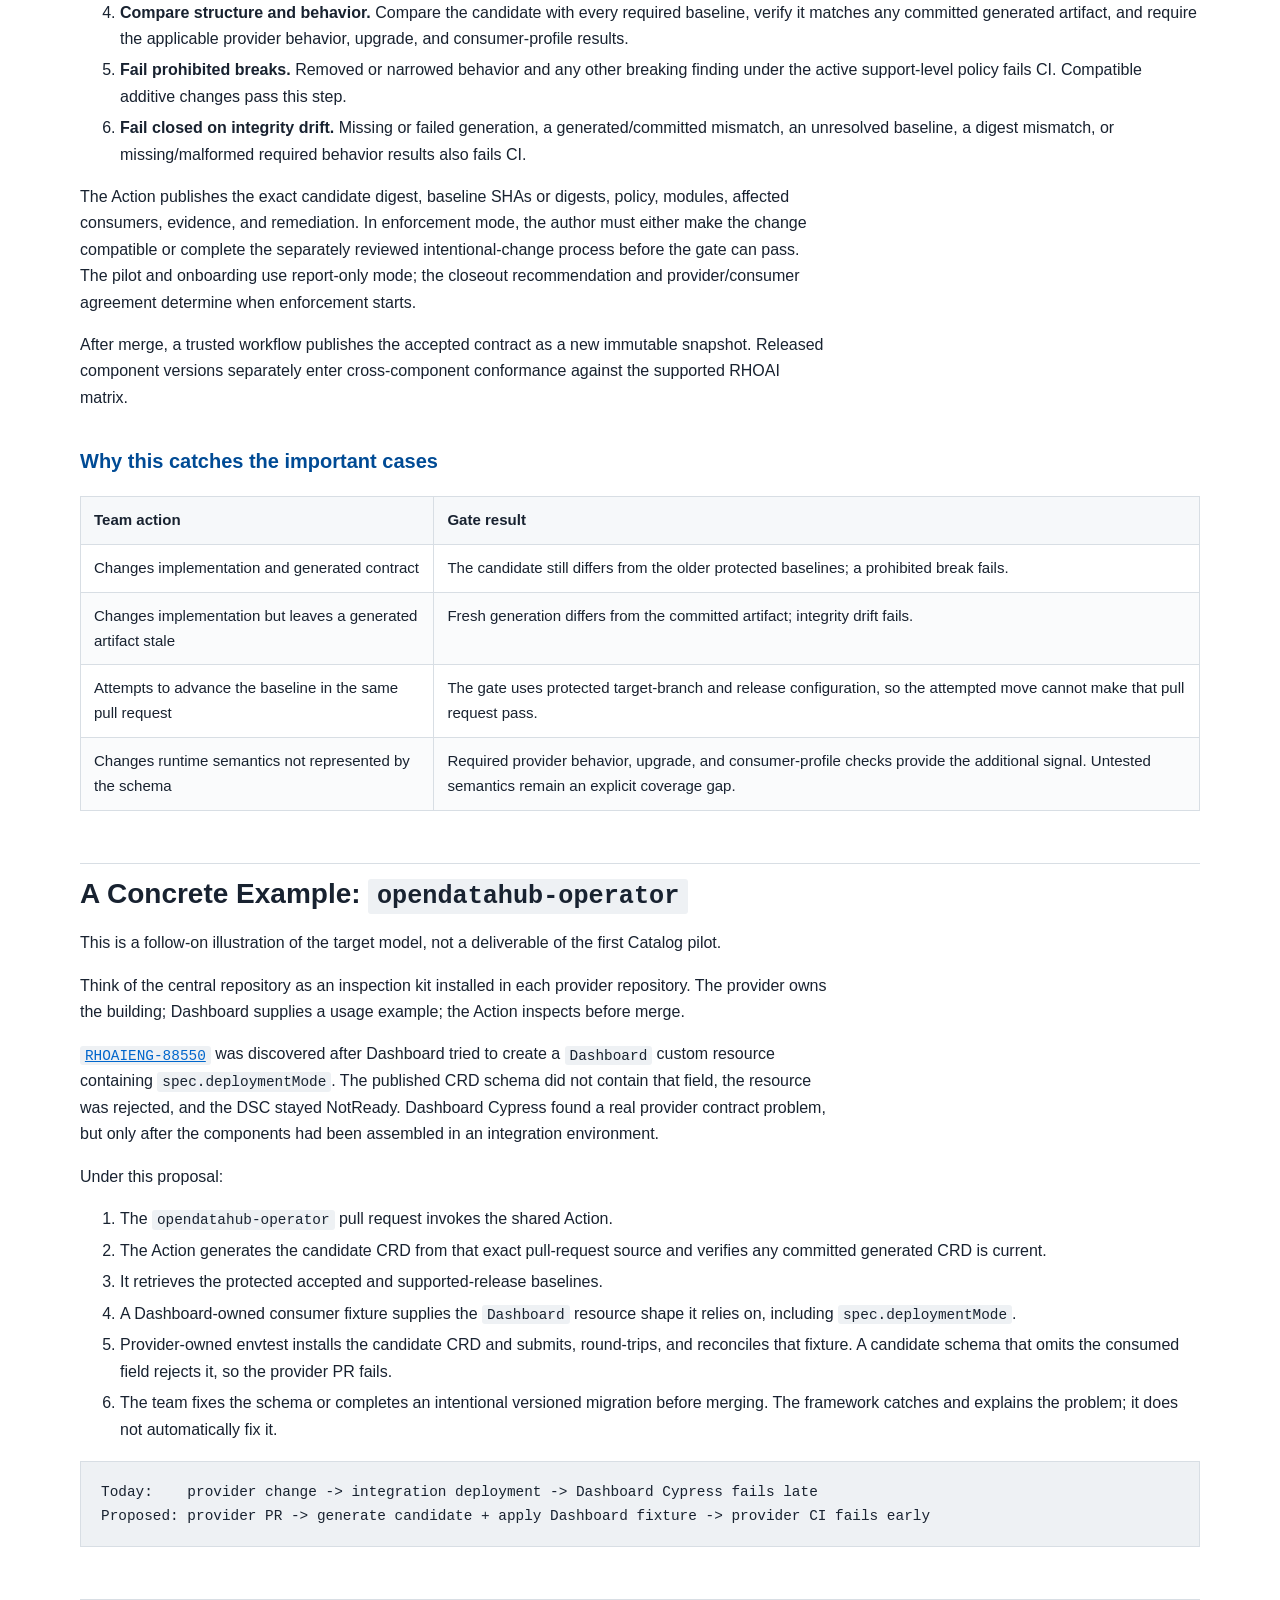
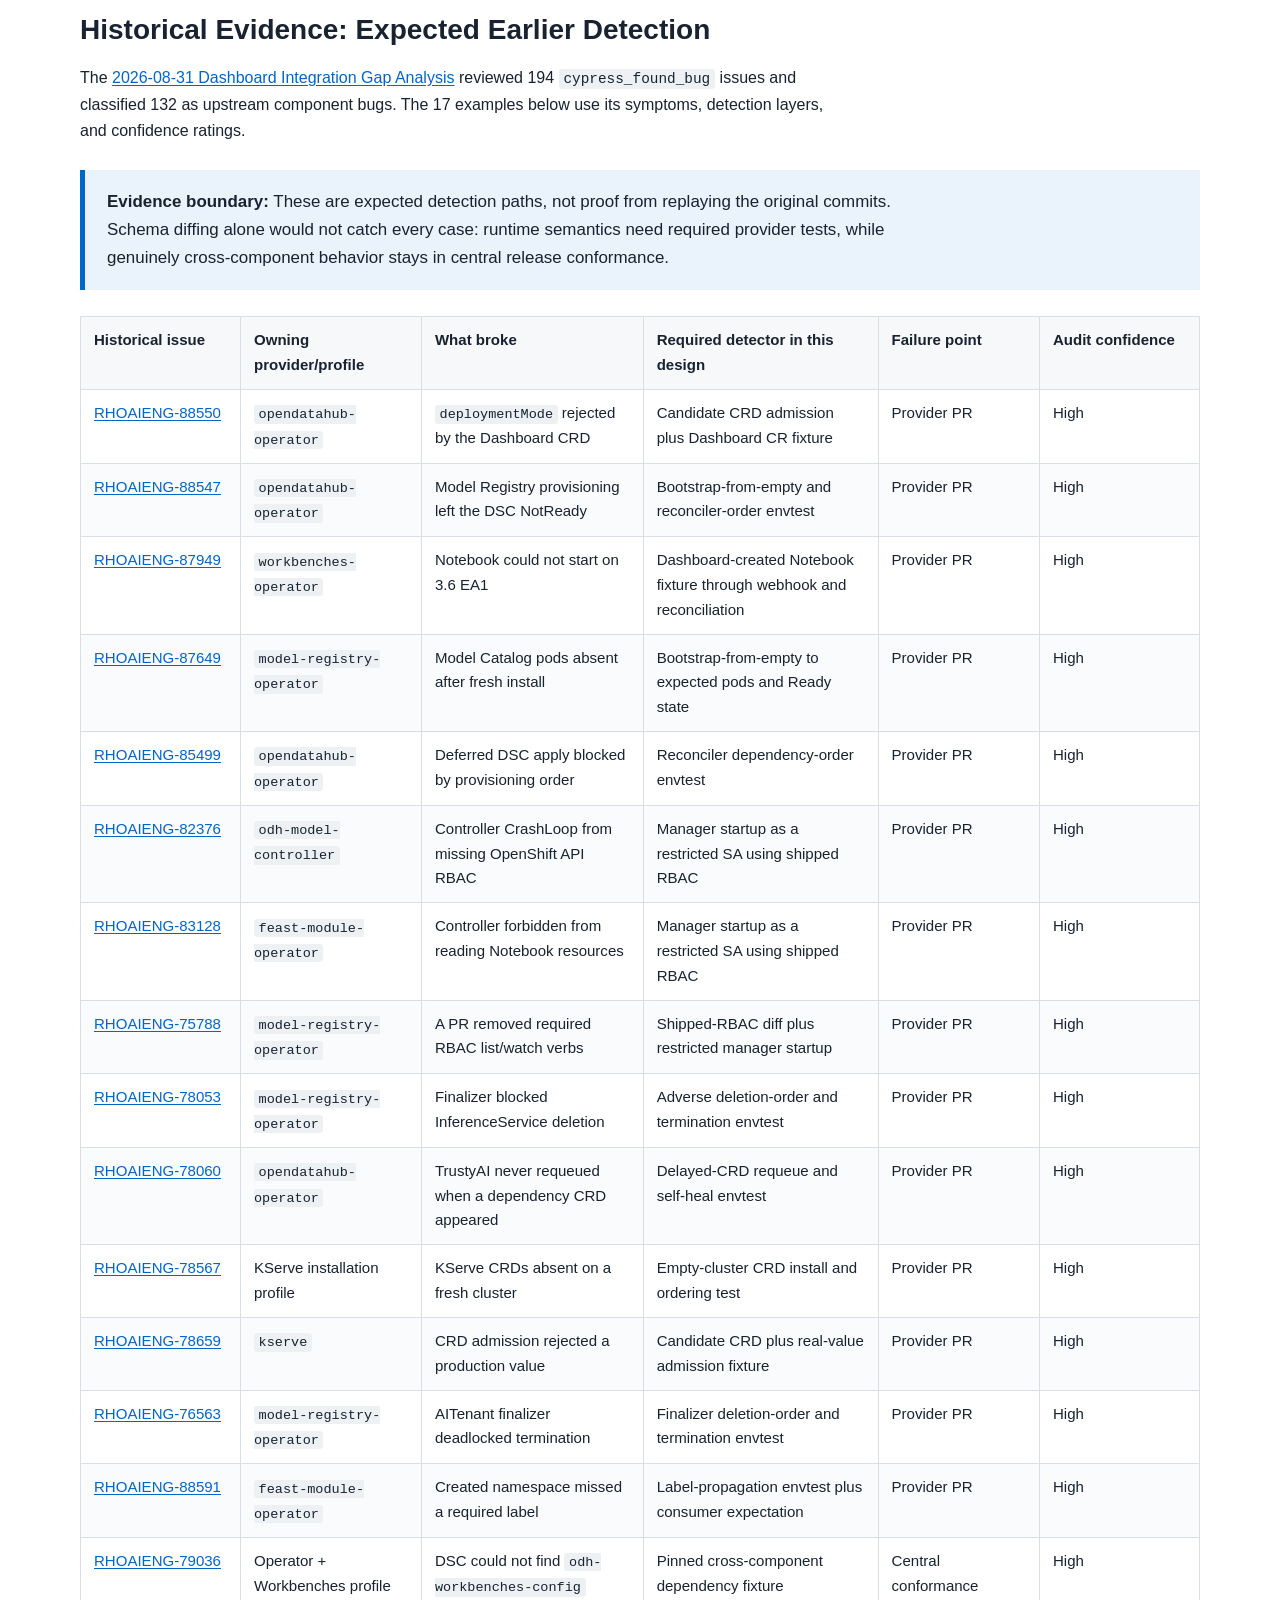
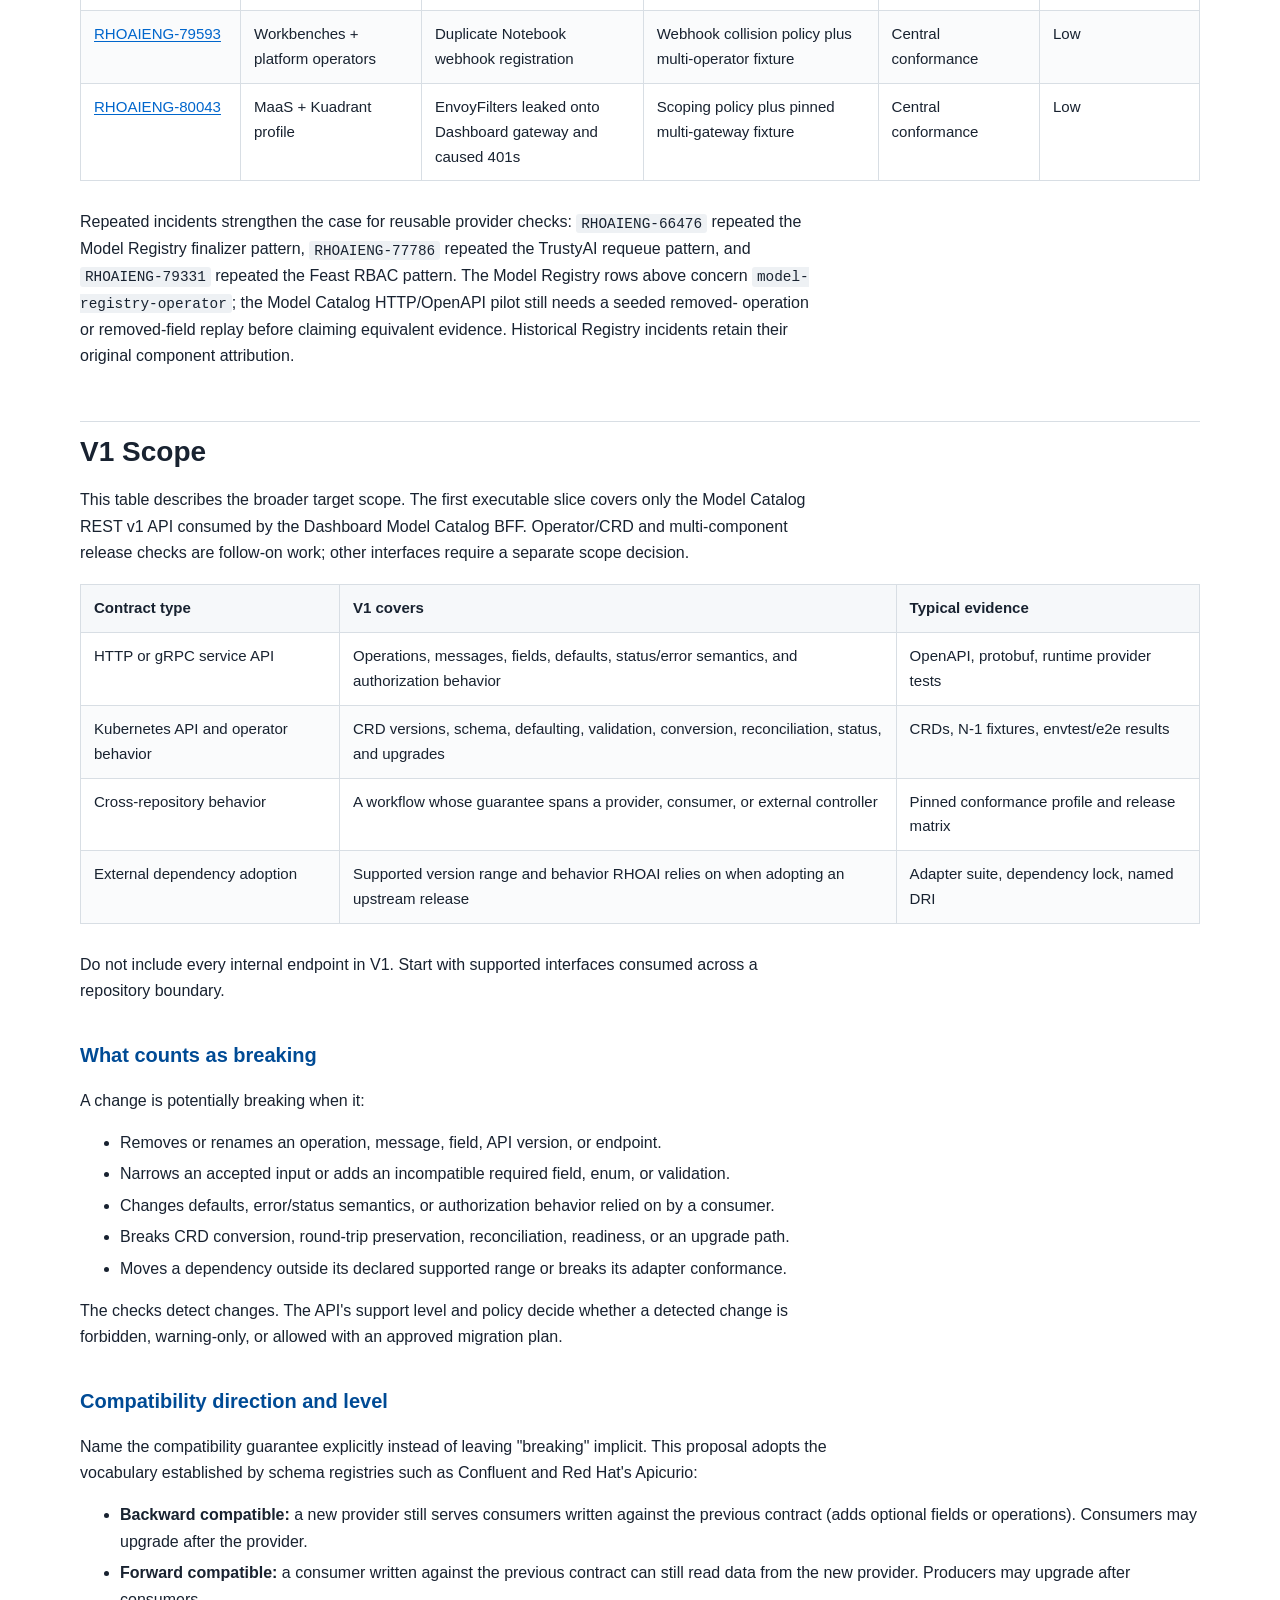
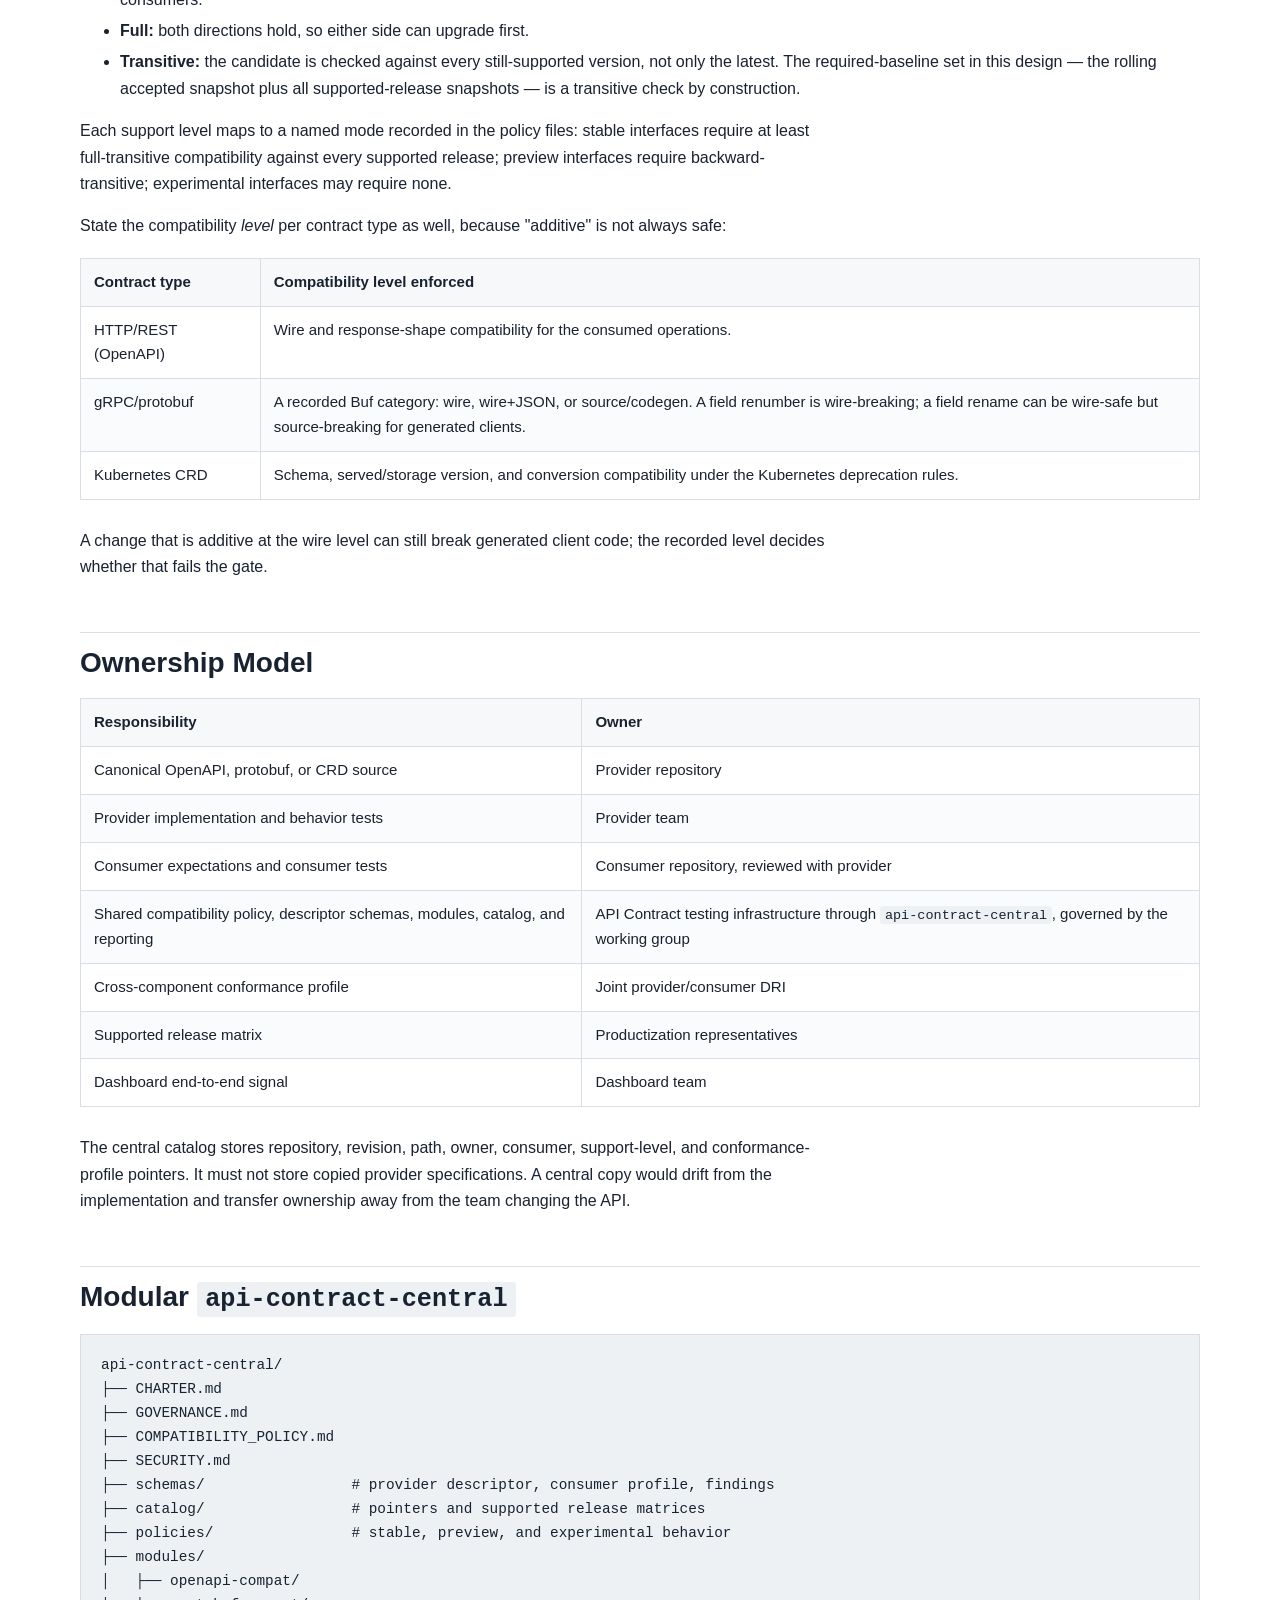
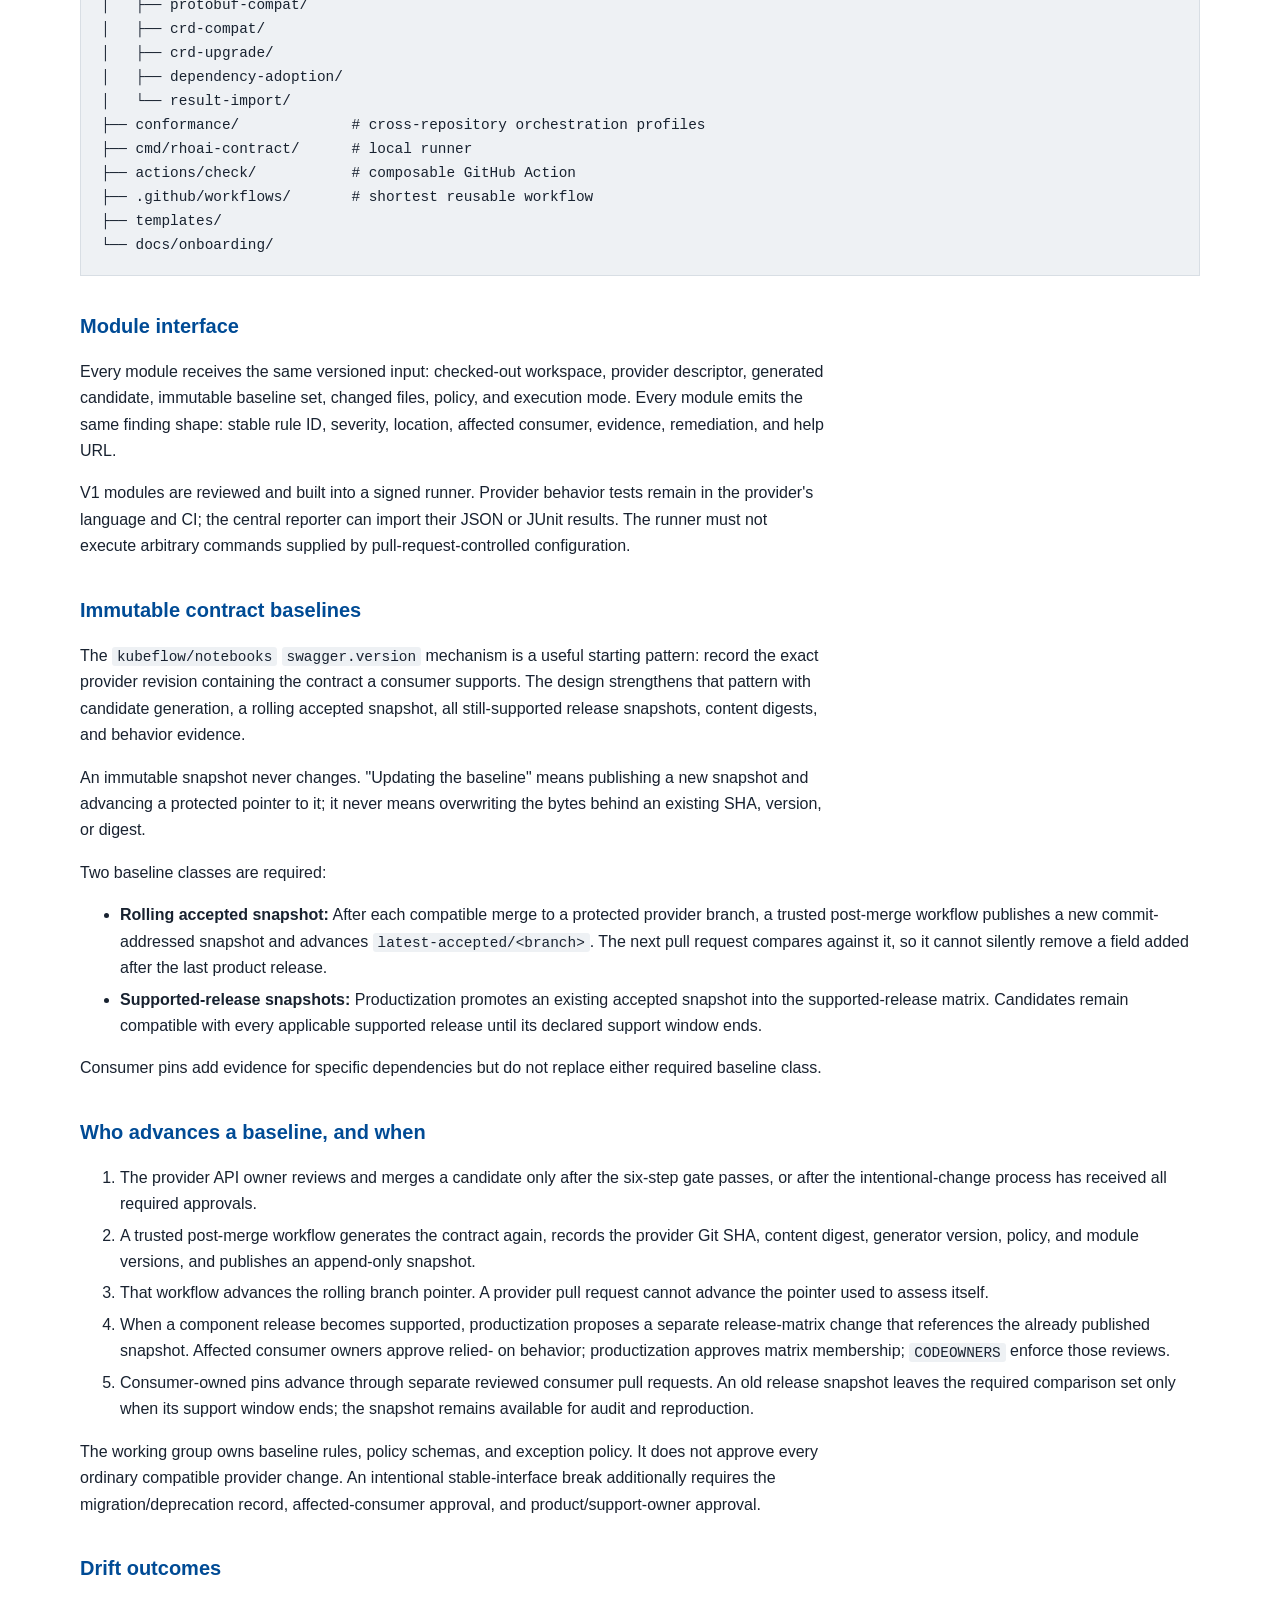
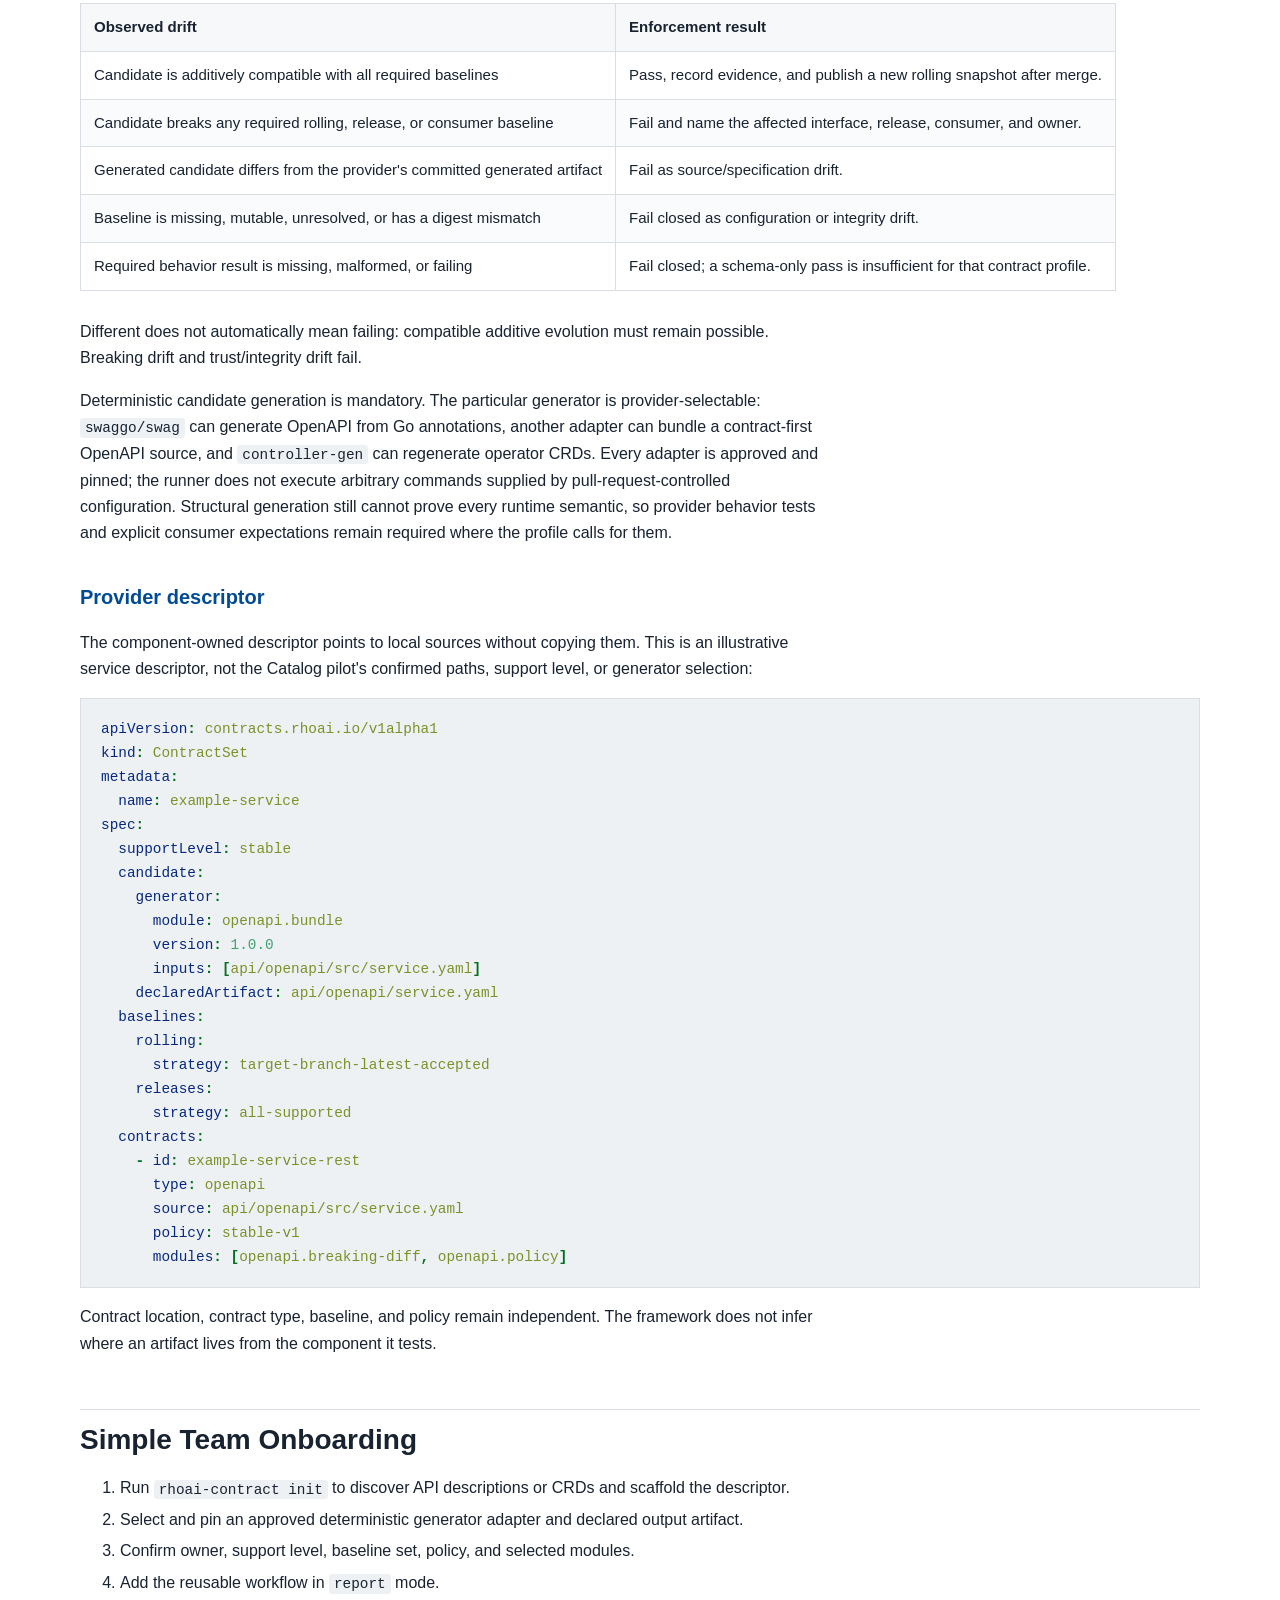
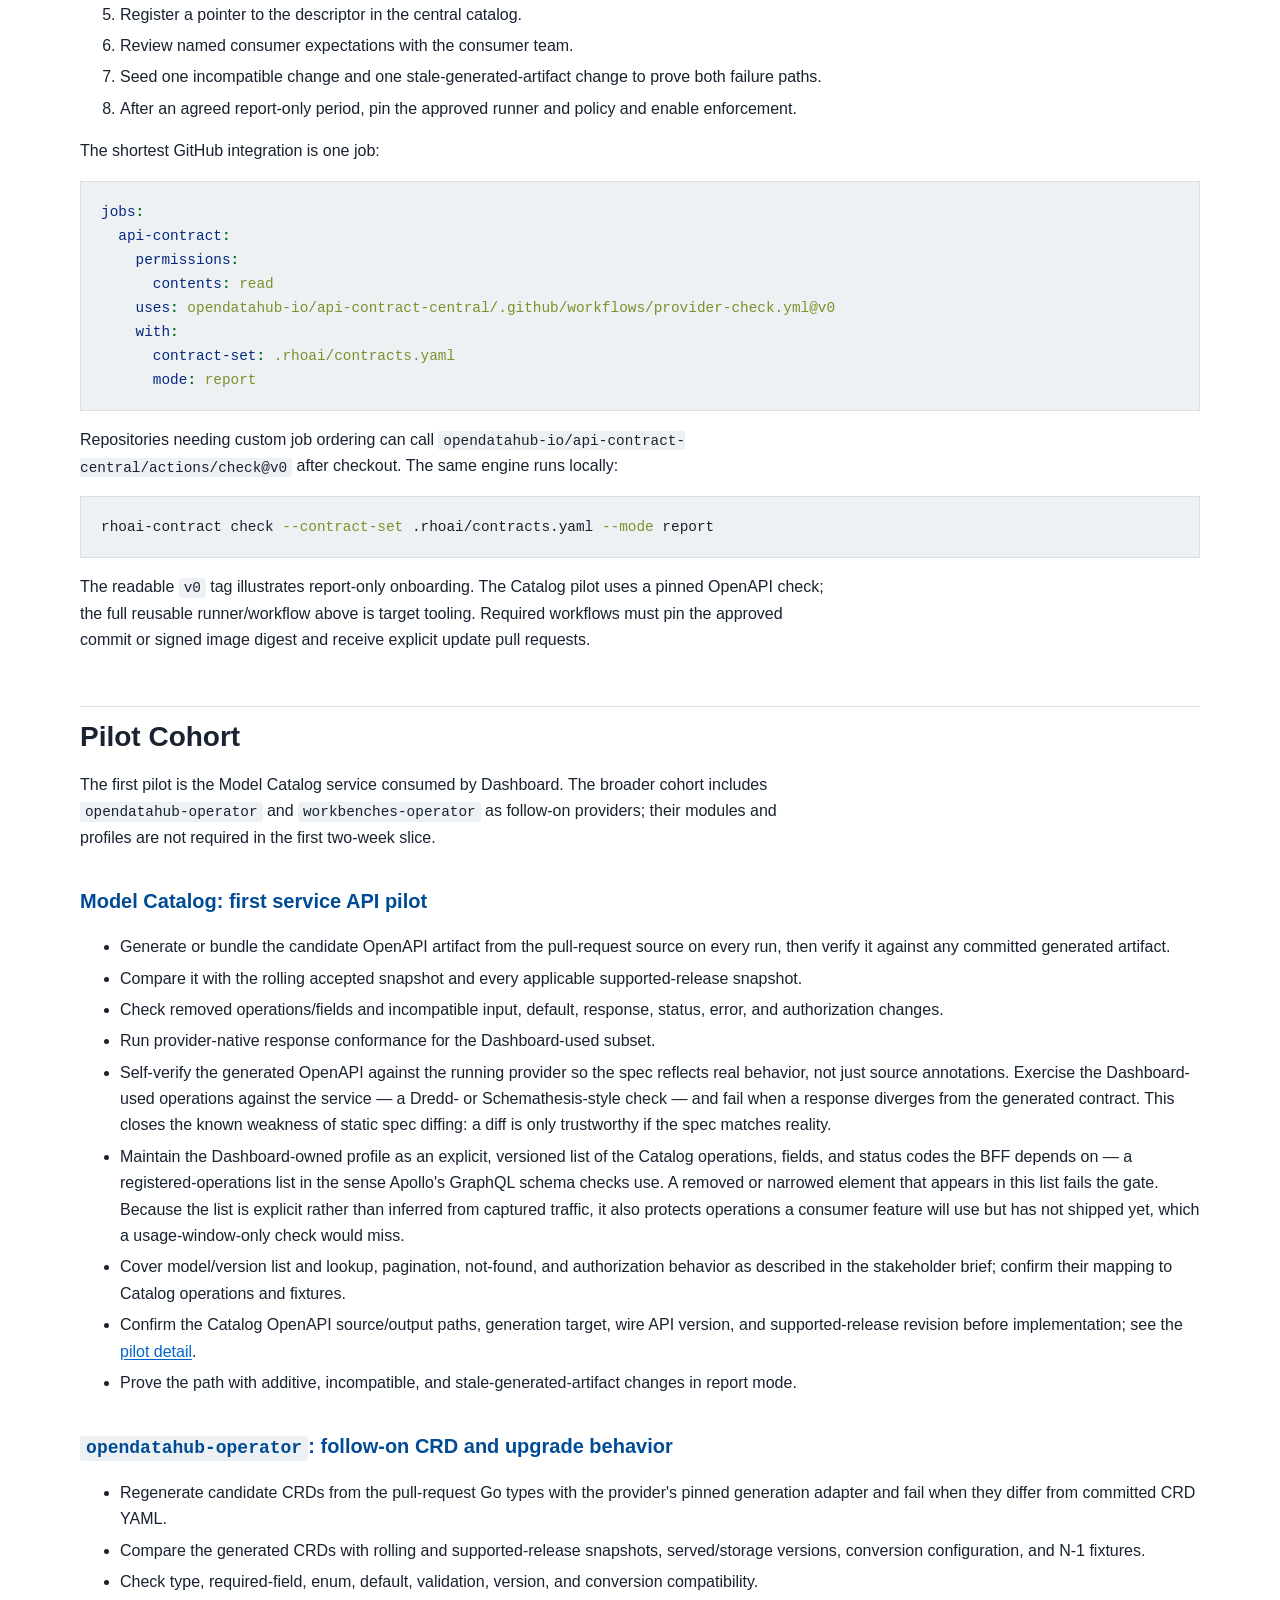
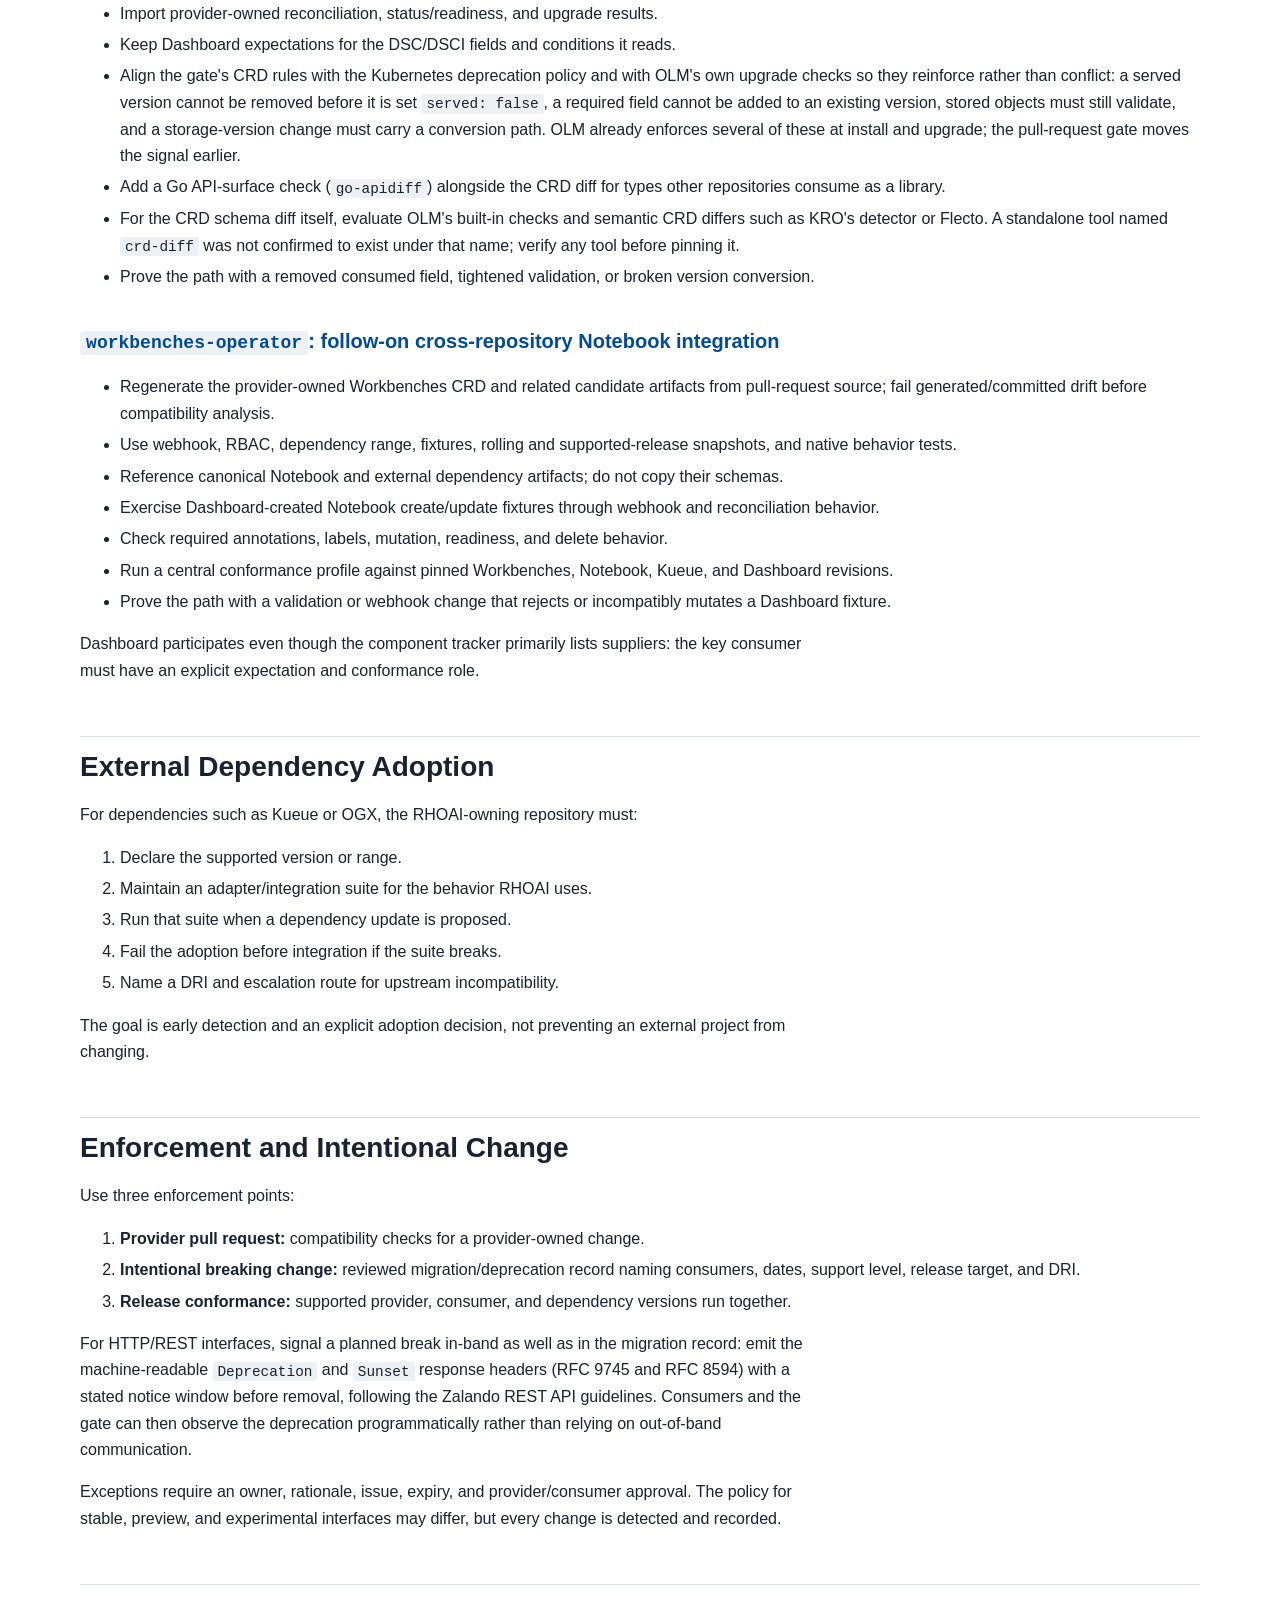
==== commit b9702cd4: "docs: align proposal with external API-contract best practices Address seven refinements surfaced by" ====
--- a/docs/architecture/rendered/index.html
+++ b/docs/architecture/rendered/index.html
@@ -329,7 +329,7 @@
     Catalog pilot awaiting approval</li>
     <li><strong>Working repository name:</strong>
     <code>api-contract-central</code></li>
-    <li><strong>Updated:</strong> 2026-10-01</li>
+    <li><strong>Updated:</strong> 2026-10-07</li>
     </ul>
     <blockquote>
     <p><strong>Source of truth:</strong> The <a href="../../stakeholder-brief.md">one-page stakeholder brief</a>
@@ -733,6 +733,63 @@
     <p>The checks detect changes. The API&#39;s support level and policy
     decide whether a detected change is forbidden, warning-only, or
     allowed with an approved migration plan.</p>
+    <h3 id="compatibility-direction-and-level">Compatibility direction
+    and level</h3>
+    <p>Name the compatibility guarantee explicitly instead of leaving
+    &quot;breaking&quot; implicit. This proposal adopts the vocabulary established
+    by schema registries such as Confluent and Red Hat&#39;s Apicurio:</p>
+    <ul>
+    <li><strong>Backward compatible:</strong> a new provider still
+    serves consumers written against the previous contract (adds
+    optional fields or operations). Consumers may upgrade after the
+    provider.</li>
+    <li><strong>Forward compatible:</strong> a consumer written against
+    the previous contract can still read data from the new provider.
+    Producers may upgrade after consumers.</li>
+    <li><strong>Full:</strong> both directions hold, so either side can
+    upgrade first.</li>
+    <li><strong>Transitive:</strong> the candidate is checked against
+    every still-supported version, not only the latest. The
+    required-baseline set in this design — the rolling accepted snapshot
+    plus all supported-release snapshots — is a transitive check by
+    construction.</li>
+    </ul>
+    <p>Each support level maps to a named mode recorded in the policy
+    files: stable interfaces require at least full-transitive
+    compatibility against every supported release; preview interfaces
+    require backward-transitive; experimental interfaces may require
+    none.</p>
+    <p>State the compatibility <em>level</em> per contract type as well,
+    because &quot;additive&quot; is not always safe:</p>
+    <table>
+    <thead>
+    <tr>
+    <th>Contract type</th>
+    <th>Compatibility level enforced</th>
+    </tr>
+    </thead>
+    <tbody>
+    <tr>
+    <td>HTTP/REST (OpenAPI)</td>
+    <td>Wire and response-shape compatibility for the consumed
+    operations.</td>
+    </tr>
+    <tr>
+    <td>gRPC/protobuf</td>
+    <td>A recorded Buf category: wire, wire+JSON, or source/codegen. A
+    field renumber is wire-breaking; a field rename can be wire-safe but
+    source-breaking for generated clients.</td>
+    </tr>
+    <tr>
+    <td>Kubernetes CRD</td>
+    <td>Schema, served/storage version, and conversion compatibility
+    under the Kubernetes deprecation rules.</td>
+    </tr>
+    </tbody>
+    </table>
+    <p>A change that is additive at the wire level can still break
+    generated client code; the recorded level decides whether that fails
+    the gate.</p>
     <h2 id="ownership-model">Ownership Model</h2>
     <table>
     <thead>
@@ -1005,8 +1062,21 @@
     response, status, error, and authorization changes.</li>
     <li>Run provider-native response conformance for the Dashboard-used
     subset.</li>
-    <li>Keep a Dashboard-owned profile of the operations and semantics
-    its BFF/client consumes.</li>
+    <li>Self-verify the generated OpenAPI against the running provider
+    so the spec reflects real behavior, not just source annotations.
+    Exercise the Dashboard-used operations against the service — a
+    Dredd- or Schemathesis-style check — and fail when a response
+    diverges from the generated contract. This closes the known weakness
+    of static spec diffing: a diff is only trustworthy if the spec
+    matches reality.</li>
+    <li>Maintain the Dashboard-owned profile as an explicit, versioned
+    list of the Catalog operations, fields, and status codes the BFF
+    depends on — a registered-operations list in the sense Apollo&#39;s
+    GraphQL schema checks use. A removed or narrowed element that
+    appears in this list fails the gate. Because the list is explicit
+    rather than inferred from captured traffic, it also protects
+    operations a consumer feature will use but has not shipped yet,
+    which a usage-window-only check would miss.</li>
     <li>Cover model/version list and lookup, pagination, not-found, and
     authorization behavior as described in the stakeholder brief;
     confirm their mapping to Catalog operations and fixtures.</li>
@@ -1032,6 +1102,20 @@
     upgrade results.</li>
     <li>Keep Dashboard expectations for the DSC/DSCI fields and
     conditions it reads.</li>
+    <li>Align the gate&#39;s CRD rules with the Kubernetes deprecation
+    policy and with OLM&#39;s own upgrade checks so they reinforce rather
+    than conflict: a served version cannot be removed before it is set
+    <code>served: false</code>, a required field cannot be added to an
+    existing version, stored objects must still validate, and a
+    storage-version change must carry a conversion path. OLM already
+    enforces several of these at install and upgrade; the pull-request
+    gate moves the signal earlier.</li>
+    <li>Add a Go API-surface check (<code>go-apidiff</code>) alongside
+    the CRD diff for types other repositories consume as a library.</li>
+    <li>For the CRD schema diff itself, evaluate OLM&#39;s built-in checks
+    and semantic CRD differs such as KRO&#39;s detector or Flecto. A
+    standalone tool named <code>crd-diff</code> was not confirmed to
+    exist under that name; verify any tool before pinning it.</li>
     <li>Prove the path with a removed consumed field, tightened
     validation, or broken version conversion.</li>
     </ul>
@@ -1084,6 +1168,13 @@
     <li><strong>Release conformance:</strong> supported provider,
     consumer, and dependency versions run together.</li>
     </ol>
+    <p>For HTTP/REST interfaces, signal a planned break in-band as well
+    as in the migration record: emit the machine-readable
+    <code>Deprecation</code> and <code>Sunset</code> response headers
+    (RFC 9745 and RFC 8594) with a stated notice window before removal,
+    following the Zalando REST API guidelines. Consumers and the gate
+    can then observe the deprecation programmatically rather than
+    relying on out-of-band communication.</p>
     <p>Exceptions require an owner, rationale, issue, expiry, and
     provider/consumer approval. The policy for stable, preview, and
     experimental interfaces may differ, but every change is detected and
@@ -1181,13 +1272,22 @@
     <li>Generate a normalized candidate from pull-request source on
     every run; do not trust a stale committed artifact as the
     candidate.</li>
+    <li>Self-verify the generated contract against the running provider
+    where feasible, so a spec that has drifted from real behavior cannot
+    silently pass the diff.</li>
     <li>Resolve baseline selection, generator policy, and enforcement
     policy from protected target-branch configuration. A pull request
     cannot weaken the checks used to assess itself.</li>
     <li>Publish baselines only through trusted post-merge or release
     workflows and verify full SHAs or content digests.</li>
     <li>Treat schema checks as one compatibility signal, not the
-    complete guarantee.</li>
+    complete guarantee. A change can be wire-compatible yet semantically
+    breaking — a changed unit, identifier format, or default the schema
+    still accepts. The <code>1000</code> versus <code>1,000</code>
+    response-format break in RHOAIENG-87929 from the gap analysis would
+    pass any spec diff. Required provider behavior tests,
+    consumer-profile checks, and human review remain necessary; the gate
+    narrows risk, it does not eliminate it.</li>
     <li>Keep Dashboard full end-to-end tests out of the provider
     pull-request gate.</li>
     <li>Pin required CI tooling and policy revisions.</li>
@@ -1214,6 +1314,13 @@
     <li><a href="https://github.com/opendatahub-io/model-registry"><code>opendatahub-io/model-registry</code></a></li>
     <li><a href="https://github.com/opendatahub-io/opendatahub-operator"><code>opendatahub-io/opendatahub-operator</code></a></li>
     <li><a href="https://github.com/opendatahub-io/workbenches-operator"><code>opendatahub-io/workbenches-operator</code></a></li>
+    <li>External practice referenced above: Confluent and Apicurio
+    schema-registry compatibility modes, Buf protobuf breaking-change
+    categories, Apollo GraphQL schema and operation checks, the
+    Kubernetes API deprecation policy and OLM CRD upgrade checks, and
+    the Zalando REST API guidelines
+    (<code>Deprecation</code>/<code>Sunset</code> headers, RFC 9745 and
+    RFC 8594).</li>
     </ul>
   </main>
 </body>
